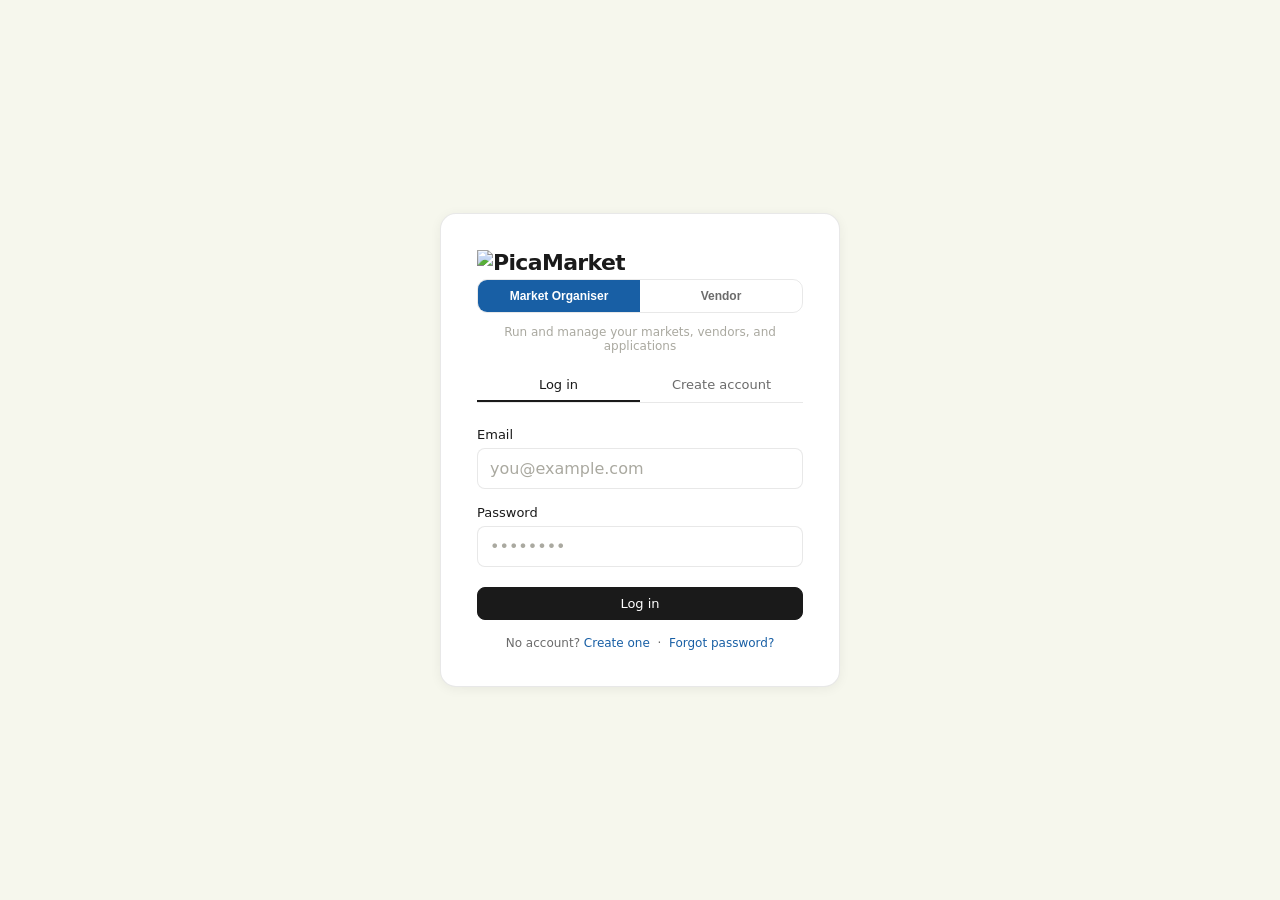
==== index.html @ b19724b1 "Add vendor account system with dashboard, market directory, and autofill - Login page: account type " ====
<!DOCTYPE html>
<html lang="en">
<head>
<meta charset="UTF-8">
<meta http-equiv="Content-Security-Policy" content="default-src 'self'; script-src 'self' 'unsafe-inline' https://cdn.jsdelivr.net https://challenges.cloudflare.com; style-src 'self' 'unsafe-inline' https://fonts.googleapis.com; font-src 'self' https://fonts.gstatic.com; connect-src 'self' https://bjzckhanxudkyrpczqbs.supabase.co wss://bjzckhanxudkyrpczqbs.supabase.co https://challenges.cloudflare.com; img-src 'self' https://bjzckhanxudkyrpczqbs.supabase.co data: blob:; frame-src https://challenges.cloudflare.com; object-src 'none'; base-uri 'self'; form-action 'self'">
<meta name="viewport" content="width=device-width, initial-scale=1.0, maximum-scale=1.0">
<title>PicaMarket</title>
<link rel="stylesheet" href="styles.css">
<script src="https://challenges.cloudflare.com/turnstile/v0/api.js" async defer></script>
<style>
  #toast{position:fixed;bottom:80px;left:50%;transform:translateX(-50%) translateY(12px);background:var(--text);color:var(--bg);padding:10px 20px;border-radius:20px;font-size:13px;opacity:0;transition:opacity 0.2s,transform 0.2s;pointer-events:none;z-index:9999;white-space:nowrap}
  #toast.show{opacity:1;transform:translateX(-50%) translateY(0)}
  .mf-row{display:grid;gap:14px;grid-template-columns:1fr 1fr}
  .mf-row .form-group{margin-bottom:0}
  .mf-section-label{font-size:11px;font-weight:600;letter-spacing:0.06em;text-transform:uppercase;color:var(--text3);margin:1.75rem 0 1rem;padding-bottom:8px;border-bottom:0.5px solid var(--border)}
  .mf-section-label:first-of-type{margin-top:0.25rem}
  .modal-market{max-width:780px!important;padding:2rem 2.25rem!important}
  .modal-market .form-group{margin-bottom:1.25rem}
  .modal-market .form-label{font-size:14px;margin-bottom:8px}
  .modal-market .form-input{padding:11px 14px}
  @media(max-width:767px){.modal-market{padding:1.5rem!important}}
  .mf-page-body{max-width:780px}
  .mf-page-body .form-group{margin-bottom:1.25rem}
  .mf-page-body .form-label{font-size:14px;margin-bottom:8px}
  .mf-page-body .form-input{padding:11px 14px}
  @media(max-width:540px){.mf-row{grid-template-columns:1fr}}
  .home-cal{margin-top:1.5rem}
  .cal-header{display:flex;align-items:center;justify-content:space-between;margin-bottom:12px}
  .cal-month-label{font-size:15px;font-weight:600;color:var(--text)}
  .cal-nav-btn{background:none;border:0.5px solid var(--border);border-radius:6px;cursor:pointer;padding:3px 11px;color:var(--text2);font-size:18px;line-height:1.4}
  .cal-nav-btn:hover{background:var(--bg3)}
  .cal-grid{display:grid;grid-template-columns:repeat(7,1fr);gap:2px}
  .cal-weekday{font-size:10px;font-weight:600;text-align:center;padding:4px 0 6px;color:var(--text3);letter-spacing:0.05em;text-transform:uppercase}
  .cal-day{display:flex;flex-direction:column;align-items:center;padding:5px 0 4px;border-radius:7px;font-size:13px;color:var(--text3);min-width:0}
  .cal-day.cur-month{color:var(--text2)}
  .cal-day.has-market{cursor:pointer;color:var(--blue)}
  .cal-day.has-market:hover{background:var(--bg3)}
  .cal-day.has-market .cal-dot{display:block}
  .cal-day.today-cell .day-num{background:var(--blue);color:#fff;border-radius:50%;width:26px;height:26px;display:inline-flex;align-items:center;justify-content:center;font-weight:600}
  .cal-day.today-cell.has-market .day-num{background:var(--blue);color:#fff}
  .cal-dot{display:none;width:5px;height:5px;border-radius:50%;background:var(--blue);margin-top:3px}
  .cal-day.today-cell .cal-dot{background:#fff;opacity:0.8}
</style>
</head>
<body>

<div id="auth-screen" class="auth-wrap">
  <div class="auth-card">
    <div class="auth-logo"><img src="PicaMarketLogo.png" alt="PicaMarket" style="max-width:180px;height:auto"></div>
    <div style="display:flex;gap:0;margin-bottom:1.25rem;border:0.5px solid var(--border);border-radius:10px;overflow:hidden">
      <button id="at-organiser" onclick="switchAccountType('organiser')" style="flex:1;padding:9px 12px;font-size:12px;font-weight:600;border:none;cursor:pointer;background:var(--blue);color:#fff;transition:background 0.15s,color 0.15s">Market Organiser</button>
      <button id="at-vendor" onclick="switchAccountType('vendor')" style="flex:1;padding:9px 12px;font-size:12px;font-weight:600;border:none;cursor:pointer;background:none;color:var(--text2);transition:background 0.15s,color 0.15s">Vendor</button>
    </div>
    <div id="auth-type-desc" style="font-size:12px;color:var(--text3);margin:-0.5rem 0 1rem;text-align:center">Run and manage your markets, vendors, and applications</div>
    <div class="auth-tabs">
      <div class="auth-tab active" onclick="switchAuthTab('login')">Log in</div>
      <div class="auth-tab" onclick="switchAuthTab('register')">Create account</div>
    </div>
    <div id="auth-error" class="auth-error"></div>
    <div id="auth-success" class="auth-success"></div>
    <div id="auth-login">
      <div class="form-group"><label class="form-label">Email</label><input class="form-input" id="login-email" type="email" placeholder="you@example.com"></div>
      <div class="form-group"><label class="form-label">Password</label><input class="form-input" id="login-password" type="password" placeholder="••••••••"></div>
      <button class="btn primary" style="width:100%;margin-top:0.25rem" onclick="doLogin()">Log in</button>
      <p style="font-size:12px;color:var(--text2);text-align:center;margin-top:1rem">No account? <span style="color:var(--blue);cursor:pointer" onclick="switchAuthTab('register')">Create one</span> &nbsp;·&nbsp; <span style="color:var(--blue);cursor:pointer" onclick="switchAuthTab('forgot')">Forgot password?</span></p>
    </div>
    <div id="auth-forgot" style="display:none">
      <div class="form-group"><label class="form-label">Email</label><input class="form-input" id="forgot-email" type="email" placeholder="you@example.com"></div>
      <button class="btn primary" style="width:100%;margin-top:0.25rem" onclick="doForgotPassword()">Send reset link</button>
      <p style="font-size:12px;color:var(--text2);text-align:center;margin-top:1rem"><span style="color:var(--blue);cursor:pointer" onclick="switchAuthTab('login')">Back to log in</span></p>
    </div>
    <div id="auth-register" style="display:none">
      <div id="reg-organiser-fields">
        <div class="form-group"><label class="form-label">Market name *</label><input class="form-input" id="reg-market" type="text" placeholder="e.g. Picnic & Thrift"></div>
        <div class="form-group"><label class="form-label">Your name *</label><input class="form-input" id="reg-name" type="text" placeholder="e.g. Sarah"></div>
      </div>
      <div id="reg-vendor-fields" style="display:none">
        <div class="form-group"><label class="form-label">Stall name *</label><input class="form-input" id="reg-stall" type="text" placeholder="e.g. Sunshine Bakes"></div>
      </div>
      <div class="form-group"><label class="form-label">Email *</label><input class="form-input" id="reg-email" type="email" placeholder="you@example.com"></div>
      <div class="form-group"><label class="form-label">Password *</label><input class="form-input" id="reg-password" type="password" placeholder="At least 8 characters" oninput="updatePwStrength('reg-password','reg-pw-strength')"><div class="pw-strength-wrap" id="reg-pw-strength" style="display:none"><div class="pw-strength-bar"><div class="pw-strength-fill" id="reg-pw-fill"></div></div><span class="pw-strength-label" id="reg-pw-label"></span></div></div>
      <div class="form-group"><label class="form-label">Confirm password *</label><input class="form-input" id="reg-confirm" type="password" placeholder="Repeat password"></div>
      <div id="reg-turnstile" style="margin-top:0.5rem"></div>
      <button class="btn primary" style="width:100%;margin-top:0.5rem" onclick="doRegister()">Create account</button>
      <p style="font-size:12px;color:var(--text2);text-align:center;margin-top:1rem">Have an account? <span style="color:var(--blue);cursor:pointer" onclick="switchAuthTab('login')">Log in</span></p>
    </div>
  </div>
</div>

<div id="dashboard" style="display:none">
  <nav class="nav">
    <span class="nav-brand" id="nav-brand">PicaMarket</span>
    <div class="nav-bell-area">
      <button class="nav-bell-btn" onclick="openNotifications()" title="Vendor applications">
        <svg viewBox="0 0 24 24"><path d="M18 8A6 6 0 006 8c0 7-3 9-3 9h18s-3-2-3-9"/><path d="M13.73 21a2 2 0 01-3.46 0"/></svg>
        <span class="nav-bell-badge" style="display:none">0</span>
      </button>
    </div>
    <div class="nav-tabs">
      <div class="nav-tab active" onclick="showPage('home')">Home</div>
      <div class="nav-tab" onclick="showPage('approval')">Vendor Approval<span class="nav-notif-dot" data-for="approval" style="display:none"></span></div>
      <div class="nav-tab" onclick="showPage('approved')">Approved Vendors<span class="nav-notif-dot" data-for="approved" style="display:none"></span></div>
      <div class="nav-tab" onclick="showPage('markets')">Markets</div>
      <div class="nav-tab" onclick="showPage('form-builder')">Form Builder</div>
    </div>
    <div class="nav-right">
      <span class="nav-user" id="nav-user"></span>
      <button class="dark-toggle nav-settings-btn" onclick="showPage('settings')">&#9776; Settings</button>
      <button class="nav-logout nav-logout-btn" onclick="openModal('logout-confirm-modal')">Log out</button>
    </div>
    <div class="nav-mobile-right">
      <button class="nav-bell-btn" onclick="openNotifications()" title="Vendor applications">
        <svg viewBox="0 0 24 24"><path d="M18 8A6 6 0 006 8c0 7-3 9-3 9h18s-3-2-3-9"/><path d="M13.73 21a2 2 0 01-3.46 0"/></svg>
        <span class="nav-bell-badge" style="display:none">0</span>
      </button>
      <button class="nav-logout" onclick="openModal('logout-confirm-modal')">Log out</button>
    </div>
  </nav>
  <nav class="bottom-nav">
    <button class="bottom-nav-item active" onclick="showPage('home')"><svg viewBox="0 0 24 24"><path d="M3 9l9-7 9 7v11a2 2 0 01-2 2H5a2 2 0 01-2-2z"/><polyline points="9 22 9 12 15 12 15 22"/></svg><span>Home</span></button>
    <button class="bottom-nav-item" onclick="showPage('approval')"><svg viewBox="0 0 24 24"><path d="M9 11l3 3L22 4"/><path d="M21 12v7a2 2 0 01-2 2H5a2 2 0 01-2-2V5a2 2 0 012-2h11"/></svg><span>Approval</span><span class="nav-notif-dot" data-for="approval" style="display:none"></span></button>
    <button class="bottom-nav-item" onclick="showPage('approved')"><svg viewBox="0 0 24 24"><path d="M17 21v-2a4 4 0 00-4-4H5a4 4 0 00-4 4v2"/><circle cx="9" cy="7" r="4"/><path d="M23 21v-2a4 4 0 00-3-3.87"/><path d="M16 3.13a4 4 0 010 7.75"/></svg><span>Vendors</span><span class="nav-notif-dot" data-for="approved" style="display:none"></span></button>
    <button class="bottom-nav-item" onclick="showPage('markets')"><svg viewBox="0 0 24 24"><rect x="3" y="3" width="7" height="7"/><rect x="14" y="3" width="7" height="7"/><rect x="3" y="14" width="7" height="7"/><rect x="14" y="14" width="7" height="7"/></svg><span>Markets</span></button>
    <button class="bottom-nav-item" onclick="showPage('form-builder')"><svg viewBox="0 0 24 24" fill="none" stroke="currentColor" stroke-width="2" stroke-linecap="round" stroke-linejoin="round"><rect x="9" y="3" width="6" height="3" rx="1"/><path d="M17 5h1a2 2 0 012 2v13a2 2 0 01-2 2H6a2 2 0 01-2-2V7a2 2 0 012-2h1"/><path d="M9 12h6M9 16h4"/></svg><span>Form</span></button>
    <button class="bottom-nav-item" onclick="showPage('settings')"><svg viewBox="0 0 24 24" fill="none" stroke="currentColor" stroke-width="2" stroke-linecap="round" stroke-linejoin="round"><circle cx="12" cy="12" r="3"/><path d="M19.4 15a1.65 1.65 0 00.33 1.82l.06.06a2 2 0 010 2.83 2 2 0 01-2.83 0l-.06-.06a1.65 1.65 0 00-1.82-.33 1.65 1.65 0 00-1 1.51V21a2 2 0 01-4 0v-.09A1.65 1.65 0 009 19.4a1.65 1.65 0 00-1.82.33l-.06.06a2 2 0 01-2.83-2.83l.06-.06A1.65 1.65 0 004.68 15a1.65 1.65 0 00-1.51-1H3a2 2 0 010-4h.09A1.65 1.65 0 004.6 9a1.65 1.65 0 00-.33-1.82l-.06-.06a2 2 0 012.83-2.83l.06.06A1.65 1.65 0 009 4.68a1.65 1.65 0 001-1.51V3a2 2 0 014 0v.09a1.65 1.65 0 001 1.51 1.65 1.65 0 001.82-.33l.06-.06a2 2 0 012.83 2.83l-.06.06A1.65 1.65 0 0019.4 9a1.65 1.65 0 001.51 1H21a2 2 0 010 4h-.09a1.65 1.65 0 00-1.51 1z"/></svg><span>Settings</span></button>
  </nav>

  <aside class="sidebar" id="sidebar">
    <button class="sidebar-item active" onclick="showPage('home')"><svg viewBox="0 0 24 24"><path d="M3 9l9-7 9 7v11a2 2 0 01-2 2H5a2 2 0 01-2-2z"/><polyline points="9 22 9 12 15 12 15 22"/></svg><span>Home</span></button>
    <button class="sidebar-item" onclick="showPage('approval')"><svg viewBox="0 0 24 24"><path d="M9 11l3 3L22 4"/><path d="M21 12v7a2 2 0 01-2 2H5a2 2 0 01-2-2V5a2 2 0 012-2h11"/></svg><span>Vendor Approval</span><span class="nav-notif-dot" data-for="approval" style="display:none"></span></button>
    <button class="sidebar-item" onclick="showPage('approved')"><svg viewBox="0 0 24 24"><path d="M17 21v-2a4 4 0 00-4-4H5a4 4 0 00-4 4v2"/><circle cx="9" cy="7" r="4"/><path d="M23 21v-2a4 4 0 00-3-3.87"/><path d="M16 3.13a4 4 0 010 7.75"/></svg><span>Approved Vendors</span><span class="nav-notif-dot" data-for="approved" style="display:none"></span></button>
    <button class="sidebar-item" onclick="showPage('markets')"><svg viewBox="0 0 24 24"><rect x="3" y="3" width="7" height="7"/><rect x="14" y="3" width="7" height="7"/><rect x="3" y="14" width="7" height="7"/><rect x="14" y="14" width="7" height="7"/></svg><span>Markets</span></button>
    <button class="sidebar-item" onclick="showPage('form-builder')"><svg viewBox="0 0 24 24" fill="none" stroke="currentColor" stroke-width="2" stroke-linecap="round" stroke-linejoin="round"><rect x="9" y="3" width="6" height="3" rx="1"/><path d="M17 5h1a2 2 0 012 2v13a2 2 0 01-2 2H6a2 2 0 01-2-2V7a2 2 0 012-2h1"/><path d="M9 12h6M9 16h4"/></svg><span>Form Builder</span></button>
    <div class="sidebar-spacer"></div>
    <div class="sidebar-user" id="sidebar-user"></div>
    <div class="sidebar-divider"></div>
    <button class="sidebar-item" onclick="showPage('settings')"><svg viewBox="0 0 24 24"><circle cx="12" cy="12" r="3"/><path d="M19.4 15a1.65 1.65 0 00.33 1.82l.06.06a2 2 0 010 2.83 2 2 0 01-2.83 0l-.06-.06a1.65 1.65 0 00-1.82-.33 1.65 1.65 0 00-1 1.51V21a2 2 0 01-4 0v-.09A1.65 1.65 0 009 19.4a1.65 1.65 0 00-1.82.33l-.06.06a2 2 0 01-2.83-2.83l.06-.06A1.65 1.65 0 004.68 15a1.65 1.65 0 00-1.51-1H3a2 2 0 010-4h.09A1.65 1.65 0 004.6 9a1.65 1.65 0 00-.33-1.82l-.06-.06a2 2 0 012.83-2.83l.06.06A1.65 1.65 0 009 4.68a1.65 1.65 0 001-1.51V3a2 2 0 014 0v.09a1.65 1.65 0 001 1.51 1.65 1.65 0 001.82-.33l.06-.06a2 2 0 012.83 2.83l-.06.06A1.65 1.65 0 0019.4 9a1.65 1.65 0 001.51 1H21a2 2 0 010 4h-.09a1.65 1.65 0 00-1.51 1z"/></svg><span>Settings</span></button>
    <button class="sidebar-item sidebar-logout" onclick="openModal('logout-confirm-modal')"><svg viewBox="0 0 24 24"><path d="M9 21H5a2 2 0 01-2-2V5a2 2 0 012-2h4"/><polyline points="16 17 21 12 16 7"/><line x1="21" y1="12" x2="9" y2="12"/></svg><span>Log out</span></button>
  </aside>

  <div class="dashboard-main">
  <div id="page-home" class="page active">
    <div id="home-hero" class="home-hero">
      <div id="home-greeting" class="home-greeting"></div>
      <div class="home-hero-sub">Here's what's happening with your markets</div>
    </div>
    <div class="metric-grid home-stat-grid">
      <div class="metric"><div class="metric-label">Pending applications</div><div class="metric-value amber" id="hm-pending">0</div></div>
      <div class="metric"><div class="metric-label">Upcoming markets</div><div class="metric-value blue" id="hm-upcoming">0</div></div>
    </div>
    <div class="home-cards">
      <div class="home-card" onclick="showPage('approval')">
        <div class="home-card-icon"><svg viewBox="0 0 24 24"><path d="M9 11l3 3L22 4"/><path d="M21 12v7a2 2 0 01-2 2H5a2 2 0 01-2-2V5a2 2 0 012-2h11"/></svg></div>
        <div class="home-card-title">Vendor Approval</div>
        <div class="home-card-desc">Accept or decline new vendor submissions</div>
      </div>
      <div class="home-card" onclick="showPage('approved')">
        <div class="home-card-icon"><svg viewBox="0 0 24 24"><path d="M17 21v-2a4 4 0 00-4-4H5a4 4 0 00-4 4v2"/><circle cx="9" cy="7" r="4"/><path d="M23 21v-2a4 4 0 00-3-3.87"/><path d="M16 3.13a4 4 0 010 7.75"/></svg></div>
        <div class="home-card-title">Approved Vendors</div>
        <div class="home-card-desc">Manage approved vendor payments and market credits</div>
      </div>
      <div class="home-card" onclick="showPage('markets')">
        <div class="home-card-icon"><svg viewBox="0 0 24 24"><rect x="3" y="3" width="7" height="7"/><rect x="14" y="3" width="7" height="7"/><rect x="3" y="14" width="7" height="7"/><rect x="14" y="14" width="7" height="7"/></svg></div>
        <div class="home-card-title">Markets</div>
        <div class="home-card-desc">Create and manage your markets</div>
      </div>
      <div class="home-card" onclick="showPage('form-builder')">
        <div class="home-card-icon"><svg viewBox="0 0 24 24"><rect x="9" y="3" width="6" height="3" rx="1"/><path d="M17 5h1a2 2 0 012 2v13a2 2 0 01-2 2H6a2 2 0 01-2-2V7a2 2 0 012-2h1"/><path d="M9 12h6M9 16h4"/></svg></div>
        <div class="home-card-title">Form Builder</div>
        <div class="home-card-desc">Customise the vendor application form</div>
      </div>
    </div>
    <div id="home-calendar"></div>
  </div>
  <div id="page-approval" class="page">
    <div class="page-banner amber"><div class="page-banner-icon">&#9998;</div><div><div class="page-banner-title">Vendor Approval</div><div class="page-banner-desc">New applications submitted via your public vendor page appear here. Click a stall name to expand the full application — including their description, requested markets, photos, and contact email. Tick one or more vendors using the checkboxes, then use <strong>Approve</strong> to accept (you'll choose which markets they may attend) or <strong>Remove</strong> to decline. <strong>Refresh</strong> pulls in any new submissions since the page loaded. <strong>Export CSV</strong> downloads the current list as a spreadsheet.</div></div></div>
    <div style="display:flex;align-items:center;justify-content:space-between;margin-bottom:1rem;flex-wrap:wrap;gap:10px" class="page-actions">
      <h2 style="margin:0">Vendor Approval</h2>
      <div class="btn-row">
        <button class="btn" onclick="exportCSV('pending')">Export CSV</button>
        <button class="btn danger" onclick="disapproveSelected()">Remove</button>
        <button class="btn primary" onclick="approveSelected()">Review</button>
      </div>
    </div>
    <div class="metric-grid" style="grid-template-columns:1fr">
      <div class="metric"><div class="metric-label">Pending applications</div><div class="metric-value amber" id="m-pending">0</div></div>
    </div>
    <div class="card">
      <div class="toolbar">
        <label style="display:flex;align-items:center;gap:6px;font-size:13px;cursor:pointer;color:var(--text);flex-shrink:0"><input type="checkbox" id="check-all" onchange="toggleAll(this)"> Select all</label>
        <input class="search-input" type="text" placeholder="Search vendors..." oninput="renderPending(this.value)">
        <button class="btn small" id="refresh-btn" onclick="refreshPending()" style="flex-shrink:0">&#8635; Refresh</button>
      </div>
      <table class="vendor-table desktop-table"><thead id="pending-thead"><tr><th style="width:36px"></th><th>Stall name</th><th>Description</th><th>Markets</th><th>Est. fee</th><th>Submitted</th><th>Status</th></tr></thead><tbody id="pending-tbody"></tbody></table>
      <div class="mobile-cards" id="pending-cards"></div>
      <div id="pending-empty" class="empty-state" style="display:none">No pending applications</div>
    </div>
  </div>

  <div id="page-approved" class="page">
    <div class="page-banner green"><div class="page-banner-icon">&#10003;</div><div><div class="page-banner-title">Approved Vendors</div><div class="page-banner-desc">Your confirmed vendor roster with live payment tracking. Click a stall name to expand their per-market fee breakdown. The <strong>⋮ menu</strong> on each row lets you: add the vendor to an additional market, credit their fee to a different market (moves them and carries over their payment status), manually update payment status (PayFast / Yoco / cash / EFT / outstanding), send that vendor an individual payment reminder email, or permanently remove them. <strong>✉ Send reminders</strong> emails all vendors with outstanding balances at once. Use the status dropdown to filter by paid or outstanding.</div></div></div>
    <div style="display:flex;align-items:center;justify-content:space-between;margin-bottom:1rem;flex-wrap:wrap;gap:10px" class="page-actions">
      <h2 style="margin:0">Approved Vendors</h2>
      <div style="display:flex;gap:8px">
        <button class="btn" onclick="openMassActionApproved(event)">&#9783; Mass actions</button>
        <button class="btn" onclick="exportCSV('approved')">Export CSV</button>
      </div>
    </div>
    <div class="metric-grid">
      <div class="metric"><div class="metric-label">Total approved</div><div class="metric-value blue" id="m-app-total">0</div></div>
      <div class="metric"><div class="metric-label">Paid</div><div class="metric-value green" id="m-app-paid">0</div></div>
      <div class="metric"><div class="metric-label">Outstanding</div><div class="metric-value red" id="m-app-out">0</div></div>
      <div class="metric"><div class="metric-label">Expected revenue</div><div class="metric-value" id="m-app-rev" style="font-size:16px">R0</div></div>
    </div>
    <div class="card">
      <div class="toolbar">
        <label style="display:flex;align-items:center;gap:6px;font-size:13px;cursor:pointer;color:var(--text);flex-shrink:0"><input type="checkbox" id="va-check-all" onchange="toggleAllApproved(this)"> Select all</label>
        <input class="search-input" type="text" placeholder="Search vendors..." oninput="renderApproved(this.value,state.filterPayment)">
        <select class="form-input" style="width:auto;padding:8px 12px;font-size:13px" onchange="state.filterPayment=this.value;renderApproved('',this.value)">
          <option value="">All statuses</option><option value="outstanding">Outstanding</option><option value="paid">Paid</option>
        </select>
      </div>
      <table class="vendor-table desktop-table"><thead id="approved-thead"><tr><th>Stall name</th><th>Markets</th><th>Total fee</th><th>Payment</th><th>Method</th><th></th></tr></thead><tbody id="approved-tbody"></tbody></table>
      <div class="mobile-cards" id="approved-cards"></div>
      <div id="approved-empty" class="empty-state" style="display:none">No approved vendors yet</div>
    </div>
  </div>

  <div id="page-markets" class="page">
    <div class="page-banner teal"><div class="page-banner-icon">&#9776;</div><div><div class="page-banner-title">Markets</div><div class="page-banner-desc">Create and manage your market events. <strong>+ New market</strong> lets you configure a market name, dates, stall types &amp; pricing, max capacity, description, and a banner image. Each market card shows your current stall fill rate. <strong>View dashboard</strong> opens that market's individual stats, approved vendor list, waitlist, and notes. <strong>Edit</strong> updates the market details. <strong>Duplicate</strong> copies the market as a starting point for a new one. <strong>Publish / Unpublish</strong> controls whether the market is visible on your public vendor page — only published markets appear to applicants. <strong>Delete</strong> permanently removes the market. To share your vendor page, use the <strong>Copy vendor page link</strong> button at the top of this page.</div></div></div>
    <div style="display:flex;align-items:center;justify-content:space-between;margin-bottom:1rem">
      <h2 style="margin:0">Markets</h2>
      <div class="btn-row"><button class="btn" onclick="copyVendorLink()">Copy vendor page link</button><button class="btn primary" onclick="openMarketModal(null)">+ New market</button></div>
    </div>
    <div id="markets-list"></div>
    <div id="markets-empty" class="empty-state" style="display:none">No markets yet. Create one to get started.</div>
  </div>

  <div id="page-market-dash" class="page">
    <button class="back-btn" onclick="showPage('markets')">&#8592; Back to Markets</button>
    <div id="mdb-content"></div>
  </div>

  <div id="page-market-form" class="page">
    <button class="back-btn" onclick="showPage('markets')">&#8592; Back to Markets</button>
    <div class="mf-page-body">
    <h2 id="market-form-title" style="margin-bottom:1.5rem">New market</h2>

    <div class="mf-section-label">Basics</div>
    <div class="mf-row" style="grid-template-columns:1fr 120px">
      <div class="form-group"><label class="form-label">Market name *</label><input class="form-input" id="m-name" type="text" placeholder="e.g. Centurion Night Market"></div>
      <div class="form-group"><label class="form-label">Max stalls</label><input class="form-input" id="m-capacity" type="number" value="30" min="1" inputmode="numeric"></div>
    </div>
    <div class="form-group"><label class="form-label">Description</label><textarea class="form-input" id="m-desc" placeholder="Describe this market..."></textarea></div>

    <div class="mf-section-label">Appearance</div>
    <div class="form-group"><label class="form-label">Banner image</label><div class="upload-box"><input type="file" accept="image/*" onchange="handleBannerUpload(event)"><div id="banner-upload-prompt">&#8679; Click or tap to upload a banner image</div><img id="banner-preview" style="display:none" class="upload-preview"></div><button class="btn small danger" id="banner-remove-btn" style="margin-top:6px;display:none" onclick="removeBanner()">Remove banner</button><div style="font-size:11px;color:var(--text3);margin-top:6px">&#9432; Recommended: 1200 &times; 400px (3:1 ratio), JPG or PNG. Keep content centred.</div></div>
    <div class="form-group"><label class="form-label">Header text <span style="font-weight:400;color:var(--text3);font-size:11px">&#8212; shown when no banner is uploaded</span></label><input class="form-input" id="m-header" type="text" placeholder="Short banner header"></div>

    <div class="mf-section-label">Pricing</div>
    <div class="form-group"><div style="display:flex;align-items:center;justify-content:space-between;margin-bottom:8px"><label class="form-label" style="margin:0">Stall types</label><button type="button" class="btn small" onclick="addStallType()">+ Add type</button></div><div id="stall-type-list"></div></div>

    <div class="mf-section-label">Schedule</div>
    <div class="form-group"><label class="form-label">Market dates</label><div style="display:flex;gap:8px"><input class="form-input" id="m-date-pick" type="date" style="flex:1"><button class="btn" onclick="addDate()">+ Add</button></div><div id="m-date-list" style="display:flex;flex-wrap:wrap;gap:6px;margin-top:8px"></div></div>
    <div class="form-group"><label class="form-label">Market hours <span style="font-weight:400;color:var(--text3);font-size:11px">— optional</span></label><div style="display:flex;gap:8px;align-items:center"><input class="form-input" id="m-start-time" type="time" style="flex:1"><span style="color:var(--text3);font-size:13px">to</span><input class="form-input" id="m-end-time" type="time" style="flex:1"></div></div>
    <div class="form-group"><label class="form-label">Application deadline <span style="font-weight:400;color:var(--text3);font-size:11px">— optional</span></label><input class="form-input" id="m-deadline" type="date"><div style="font-size:11px;color:var(--text3);margin-top:4px">Vendors cannot apply after this date. Leave blank for no deadline.</div></div>

    <div style="display:flex;gap:8px;margin-top:1.25rem"><button class="btn" style="flex:1" onclick="showPage('markets')">Cancel</button><button class="btn primary" style="flex:1;padding:12px" onclick="saveMarket()">Save market</button></div>
    </div>
  </div>

  <div id="page-form-builder" class="page">
    <div class="page-banner" style="background:var(--bg);border:0.5px solid var(--border)"><div class="page-banner-icon">&#9998;</div><div><div class="page-banner-title">Form Builder</div><div class="page-banner-desc">Add custom questions to your vendor application form. Vendors will see these fields when they apply. Responses appear in the expanded vendor row on the Vendor Approval page. Field types: <strong>Short text</strong>, <strong>Long text</strong>, <strong>Single choice</strong> (radio), <strong>Multiple choice</strong> (checkboxes), <strong>Dropdown</strong>. Mark fields as required to prevent submission without an answer.</div></div></div>
    <div style="display:flex;align-items:center;justify-content:space-between;margin-bottom:1rem;flex-wrap:wrap;gap:10px">
      <h2 style="margin:0">Application Form</h2>
      <button class="btn primary" onclick="openAddField()">+ Add field</button>
    </div>
    <div id="fb-fields-container"></div>
  </div>

  <div id="page-public" class="page" style="padding:0;max-width:100%">
    <div style="background:var(--bg2);min-height:calc(100vh - var(--nav-h))">
    <div class="public-page">
      <div class="page-banner blue" style="margin-bottom:1rem"><div class="page-banner-icon"></div><div><div class="page-banner-title">PicaMarket — Vendor-facing page</div><div class="page-banner-desc">This is what vendors will see. They can browse your published markets and submit an application. Vendors cannot see the rest of the dashboard.</div></div></div>
      <div class="public-banner"><div class="public-banner-text"><div style="font-size:20px;font-weight:500;color:var(--blue)" id="pub-title">Upcoming Markets</div><div style="font-size:13px;color:var(--text2);margin-top:4px">Browse and apply to attend as a vendor</div></div></div>
      <div class="tabs-inner">
        <div class="tab-inner active" onclick="pubTab('browse')">Browse markets</div>
        <div class="tab-inner" onclick="pubTab('apply')">Apply as vendor</div>
      </div>
      <div id="pub-browse"><div id="pub-markets-list"></div><div id="pub-markets-empty" class="empty-state" style="display:none">No markets published yet.</div></div>
      <div id="pub-apply" style="display:none">
        <div class="card">
          <h3 style="margin-bottom:1rem">Vendor application</h3>
          <div id="dashboard-form-fields"></div>
          <div class="form-group"><label class="form-label">Select markets to attend *</label><div id="v-market-checks" style="margin-top:8px"></div><div id="v-no-markets" style="font-size:13px;color:var(--text2);display:none">No published markets available yet.</div></div>
          <button class="btn primary" style="width:100%;margin-top:0.5rem;padding:12px" onclick="submitVendorForm()">Submit application</button>
          <div id="v-success" style="display:none;margin-top:1rem;padding:12px;border-radius:8px;background:var(--green-bg);color:var(--green);font-size:13px;text-align:center;border:0.5px solid var(--green)">Application submitted! You'll be notified by email if approved.</div>
        </div>
      </div>
    </div></div>
  </div>

  <div id="page-settings" class="page">
    <h2 style="margin-bottom:1.5rem">Settings</h2>
    <div class="settings-layout">
      <aside class="settings-nav">
        <div class="settings-nav-group">
          <span class="settings-nav-label">Configuration</span>
          <button class="settings-nav-item active" id="snav-appearance" onclick="showSettingsSec('appearance')">Appearance</button>
        </div>
        <div class="settings-nav-group">
          <span class="settings-nav-label">Market</span>
          <button class="settings-nav-item" id="snav-payment" onclick="showSettingsSec('payment')">Payment settings</button>
          <button class="settings-nav-item" id="snav-email" onclick="showSettingsSec('email')">Email templates</button>
        </div>
        <div class="settings-nav-group">
          <span class="settings-nav-label">Vendors</span>
          <button class="settings-nav-item" id="snav-blocked" onclick="showSettingsSec('blocked')">Blocked vendors</button>
        </div>
        <div class="settings-nav-group">
          <span class="settings-nav-label">Account</span>
          <button class="settings-nav-item" id="snav-account" onclick="showSettingsSec('account')">Account settings</button>
        </div>
      </aside>
      <div class="settings-body">
        <div class="settings-sec active" id="ssec-appearance">
          <h3 class="settings-sec-title">Appearance</h3>
          <p class="settings-sec-desc">Customise the look and feel of your dashboard</p>
          <div class="settings-row">
            <div><div class="settings-row-title">Dark mode</div><div class="settings-row-sub">Switch between light and dark theme</div></div>
            <label class="toggle-switch" onclick="toggleDark();event.preventDefault()"><input type="checkbox" id="sp-dark-val" tabindex="-1"><span class="toggle-track"></span></label>
          </div>
          <div class="settings-row">
            <div><div class="settings-row-title">Page hints</div><div class="settings-row-sub">Show or hide the descriptive hint banners on each page</div></div>
            <label class="toggle-switch" onclick="toggleHints();event.preventDefault()"><input type="checkbox" id="sp-hints-val" tabindex="-1" checked><span class="toggle-track"></span></label>
          </div>
          <div class="settings-row">
            <div><div class="settings-row-title">Market calendar</div><div class="settings-row-sub">Show or hide the calendar widget on the home dashboard</div></div>
            <label class="toggle-switch" onclick="toggleCalendar();event.preventDefault()"><input type="checkbox" id="sp-cal-val" tabindex="-1" checked><span class="toggle-track"></span></label>
          </div>
        </div>
        <div class="settings-sec" id="ssec-payment">
          <h3 class="settings-sec-title">Payment settings</h3>
          <p class="settings-sec-desc">Configure your PayFast integration and bank details used for vendor payment links and EFT payments</p>
          <div class="mf-section-label" style="margin-top:0">PayFast</div>
          <p style="font-size:13px;color:var(--text2);margin-bottom:1rem">Vendors receive a PayFast payment link in their approval email. Money goes directly into your PayFast account.</p>
          <div class="form-group"><label class="form-label">Merchant ID</label><input class="form-input" id="pf-merchant-id" type="text" placeholder="e.g. 10011914"><div style="font-size:11px;color:var(--text3);margin-top:4px">Found in your PayFast dashboard under Settings → Merchant Details</div></div>
          <div class="form-group"><label class="form-label">Merchant Key</label><input class="form-input" id="pf-merchant-key" type="text" placeholder="e.g. q1cd2rdny4a53"><div style="font-size:11px;color:var(--text3);margin-top:4px">Found next to your Merchant ID in PayFast</div></div>
          <div class="form-group"><label class="form-label">Passphrase <span style="font-weight:400;color:var(--text3)">(optional)</span></label><input class="form-input" id="pf-passphrase" type="password" placeholder="Your PayFast passphrase"><div style="font-size:11px;color:var(--text3);margin-top:4px">Set in PayFast under Settings → General. Leave blank if you have not set one.</div></div>
          <div class="settings-row" style="margin-bottom:1.5rem">
            <div><div class="settings-row-title">Sandbox mode <span style="font-weight:400;color:var(--text3);font-size:11px">— testing only</span></div><div class="settings-row-sub">Routes payments to sandbox.payfast.co.za. Disable for live payments.</div></div>
            <label class="toggle-switch"><input type="checkbox" id="pf-sandbox"><span class="toggle-track"></span></label>
          </div>
          <div class="mf-section-label">EFT / Bank transfer</div>
          <p style="font-size:13px;color:var(--text2);margin-bottom:1rem">If filled in, vendors will also see your banking details in payment reminder emails as an alternative to PayFast.</p>
          <div class="form-group"><label class="form-label">Account holder</label><input class="form-input" id="bank-holder" type="text" placeholder="e.g. Jane Smith"></div>
          <div class="form-group"><label class="form-label">Bank name</label><input class="form-input" id="bank-name" type="text" placeholder="e.g. FNB, Capitec, Nedbank"></div>
          <div style="display:grid;grid-template-columns:1fr 1fr;gap:12px">
            <div class="form-group"><label class="form-label">Account number</label><input class="form-input" id="bank-acc-num" type="text" placeholder="e.g. 62012345678"></div>
            <div class="form-group"><label class="form-label">Branch code</label><input class="form-input" id="bank-branch" type="text" placeholder="e.g. 250655"></div>
          </div>
          <div class="form-group"><label class="form-label">Account type</label><select class="form-input" id="bank-acc-type"><option value="">Select...</option><option value="Cheque">Cheque / Current</option><option value="Savings">Savings</option></select></div>
          <button class="btn primary" id="pf-save-btn" onclick="savePaymentSettings()">Save payment settings</button>
        </div>
        <div class="settings-sec" id="ssec-email">
          <h3 class="settings-sec-title">Email templates</h3>
          <p class="settings-sec-desc">Customise the opening message of your vendor emails. Payment details (PayFast links, EFT info) are added automatically below your text.</p>
          <div class="form-group"><label class="form-label">Approval email — opening message</label><textarea class="form-input" id="et-approval" rows="5" placeholder="e.g. Great news! Your vendor application has been approved for the following market(s):&#10;&#10;Leave blank to use the default message." style="resize:vertical;min-height:100px"></textarea><div style="font-size:11px;color:var(--text3);margin-top:4px">Sent when you approve a vendor. Your text appears after "Hi {name}," and before the market name and payment details.</div></div>
          <div class="form-group" style="margin-top:1rem"><label class="form-label">Payment reminder — opening message</label><textarea class="form-input" id="et-reminder" rows="5" placeholder="e.g. This is a friendly reminder that you have outstanding stall fees.&#10;&#10;Leave blank to use the default message." style="resize:vertical;min-height:100px"></textarea><div style="font-size:11px;color:var(--text3);margin-top:4px">Sent when you send a payment reminder. Your text appears after "Hi {name}," and before the outstanding fees table.</div></div>
          <button class="btn primary" id="et-save-btn" onclick="saveEmailTemplates()" style="margin-top:0.75rem">Save email templates</button>
        </div>
        <div class="settings-sec" id="ssec-blocked">
          <h3 class="settings-sec-title">Blocked vendors</h3>
          <p class="settings-sec-desc">Vendors with a blocked email address will be silently prevented from appearing in your approval queue. They won't know they're blocked.</p>
          <div style="display:flex;gap:8px;margin-bottom:1rem">
            <input class="form-input" id="blocked-email-input" type="email" placeholder="vendor@email.com" style="flex:1;max-width:340px" onkeydown="if(event.key==='Enter')addBlockedEmail()">
            <button class="btn primary" onclick="addBlockedEmail()" style="white-space:nowrap">Block email</button>
          </div>
          <div id="blocked-list"></div>
        </div>
        <div class="settings-sec" id="ssec-account">
          <h3 class="settings-sec-title">Account settings</h3>
          <p class="settings-sec-desc">Update your name, email notification preferences, and password. Use the link below to share your vendor application page.</p>
          <div class="form-group"><label class="form-label">Your name</label><input class="form-input" id="acc-name" type="text" placeholder="Your name"></div>
          <div class="form-group"><label class="form-label">Market name</label><input class="form-input" id="acc-market" type="text" disabled style="opacity:0.5;cursor:not-allowed"><div style="font-size:11px;color:var(--text3);margin-top:4px">&#9888; Cannot be changed — it's tied to your public vendor page URL.</div></div>
          <div class="form-group"><label class="form-label">Email</label><input class="form-input" id="acc-email" type="text" disabled style="opacity:0.5;cursor:not-allowed"><div style="font-size:11px;color:var(--text3);margin-top:4px">To change your email, contact support.</div></div>
          <div class="settings-row" style="margin-bottom:1.25rem;cursor:pointer" onclick="toggleAccNotify()">
            <div><div class="settings-row-title">Application email notifications</div><div class="settings-row-sub">Email me when a vendor submits a new application</div></div>
            <label class="toggle-switch" onclick="event.preventDefault()"><input type="checkbox" id="acc-notify-val" tabindex="-1" checked><span class="toggle-track"></span></label>
          </div>
          <div class="settings-row" style="margin-bottom:1.25rem;cursor:pointer" onclick="toggleAccPublic()">
            <div><div class="settings-row-title">Show in Vendor Directory</div><div class="settings-row-sub">Allow vendors to discover your market in the vendor-facing directory</div></div>
            <label class="toggle-switch" onclick="event.preventDefault()"><input type="checkbox" id="acc-public-val" tabindex="-1"><span class="toggle-track"></span></label>
          </div>
          <div class="form-group" id="acc-desc-group">
            <label class="form-label">Public description <span style="font-weight:400;color:var(--text3)">(optional)</span></label>
            <textarea class="form-input" id="acc-desc" rows="3" placeholder="Briefly describe your market — vendors will see this in the directory." style="resize:vertical;min-height:72px"></textarea>
          </div>
          <div style="display:flex;gap:8px;flex-wrap:wrap;margin-bottom:1.25rem">
            <button class="btn primary" id="acc-save-btn" onclick="saveAccountSettings()">Save</button>
          </div>
          <hr style="border:none;border-top:0.5px solid var(--border);margin-bottom:1.25rem">
          <button class="btn" style="font-size:13px" onclick="sendPasswordResetFromAccount()">Change password</button>
        </div>
      </div>
    </div>
  </div>

  </div>
</div>

<!-- SETTINGS MENU -->
<div class="modal-overlay" id="settings-overlay" onclick="closeSettingsMenu()">
  <div class="settings-menu" id="settings-menu" onclick="event.stopPropagation()">
    <div class="sm-title">Settings</div>
    <button onclick="toggleDark()"><span>Dark mode</span><span class="sm-badge off" id="sm-dark-val">Off</span></button>
    <button onclick="toggleHints()"><span>Hints</span><span class="sm-badge" id="sm-hints-val">Shown</span></button>
    <button onclick="openPaymentSettings()"><span>Payment settings</span></button>
    <button onclick="openEmailTemplates()"><span>Email templates</span></button>
    <button onclick="openBlockedVendors()"><span>Blocked vendors</span></button>
    <hr class="sm-sep">
    <button onclick="copyVendorLink()"><span>Copy vendor page link</span></button>
    <button onclick="openAccountSettings()"><span>Account settings</span></button>
  </div>
</div>

<!-- TOAST -->
<div id="toast"></div>

<!-- DOT MENU -->
<div class="dot-menu-popup" id="dot-menu">
  <div class="dm-label" id="dot-menu-label"></div>
  <button onclick="dotMenuAction('addmarket')">&#43; Add to market</button>
  <button onclick="dotMenuAction('credit')">&#8631; Credit to another market</button>
  <button onclick="dotMenuAction('pay')">Update payment</button>
  <button onclick="dotMenuAction('reminder')" id="dot-reminder-btn">Send payment reminder</button>
  <button onclick="dotMenuAction('remove')" class="danger">Remove vendor</button>
</div>

<!-- MASS ACTION MENU (APPROVED) -->
<div class="dot-menu-popup" id="mass-action-approved-menu">
  <div class="dm-label" id="mass-action-approved-label"></div>
  <button onclick="massActionApproved('addmarket')">&#43; Add to market</button>
  <button onclick="massActionApproved('credit')">&#8631; Credit to another market</button>
  <button onclick="massActionApproved('pay')">Update payment</button>
  <button onclick="massActionApproved('reminder')">Send payment reminders</button>
  <button onclick="massActionApproved('remove')" class="danger">Remove vendors</button>
</div>

<!-- MODALS -->
<div class="modal-overlay" id="remove-modal"><div class="modal"><div class="modal-handle"></div>
  <div class="modal-header"><h3>Remove applicants?</h3><button class="modal-close" onclick="closeModal('remove-modal')">&#x2715;</button></div>
  <p style="font-size:13px;color:var(--text2);margin-bottom:0.75rem">The following will be permanently removed:</p>
  <ul id="remove-modal-list" style="padding-left:1.25rem;margin-bottom:1rem;color:var(--text)"></ul>
  <p style="font-size:13px;color:var(--red);margin-bottom:1.25rem">This action cannot be undone.</p>
  <div style="display:flex;gap:8px"><button class="btn" style="flex:1" onclick="closeModal('remove-modal')">Cancel</button><button class="btn danger" style="flex:1" onclick="confirmRemove()">Yes, remove</button></div>
</div></div>

<div class="modal-overlay" id="approve-modal"><div class="modal"><div class="modal-handle"></div>
  <div class="modal-header">
    <div><h3>Approve: <span id="approve-modal-name"></span></h3><div style="font-size:12px;color:var(--text2);margin-top:2px" id="approve-modal-count"></div></div>
    <button class="modal-close" onclick="closeApprovalModal()">&#x2715;</button>
  </div>
  <p style="font-size:13px;color:var(--text2);margin-bottom:1rem">Select which markets to approve this vendor for.</p>
  <div id="approve-market-checks"></div>
  <div style="display:flex;flex-direction:column;gap:8px;margin-top:1rem">
    <div style="display:flex;gap:8px"><button class="btn" style="flex:1" onclick="skipApproval()">Skip</button><button class="btn primary" style="flex:1;padding:12px" onclick="confirmApproval()">Approve</button></div>
    <button class="btn success" style="width:100%;padding:12px" onclick="approveAll()">Approve all</button>
  </div>
</div></div>

<!-- PAY MODAL: step 1 = pick market, step 2 = pick method -->
<div class="modal-overlay" id="pay-modal"><div class="modal"><div class="modal-handle"></div>
  <div class="modal-header"><h3>Update payment — <span id="pay-modal-name"></span></h3><button class="modal-close" onclick="state._massVendorIds=null;closeModal('pay-modal')">&#x2715;</button></div>
  <div id="pay-step-1">
    <div class="form-group">
      <label class="form-label">Select market *</label>
      <select class="form-input" id="pay-market-sel">
        <option value="">Choose a market...</option>
      </select>
    </div>
    <div id="pay-step-1-info" class="info-box blue"></div>
    <div style="display:flex;gap:8px">
      <button class="btn" style="flex:1" onclick="state._massVendorIds=null;closeModal('pay-modal')">Cancel</button>
      <button class="btn primary" style="flex:1" onclick="payStep2()">Next</button>
    </div>
  </div>
  <div id="pay-step-2" style="display:none">
    <div style="display:flex;align-items:center;gap:8px;margin-bottom:1rem">
      <button onclick="payBackStep1()" style="background:none;border:none;cursor:pointer;color:var(--blue);font-size:13px;padding:0">&#8592; Back</button>
      <span style="font-size:13px;color:var(--text2)">Market: <strong id="pay-step-2-market"></strong></span>
    </div>
    <div style="display:flex;flex-direction:column;gap:10px">
      <button class="btn success" style="padding:12px" onclick="setPayment('payfast')">Paid via PayFast</button>
      <button class="btn success" style="padding:12px" onclick="setPayment('cash')">Paid via Cash</button>
      <button class="btn danger" style="padding:12px" onclick="setPayment('outstanding')">Mark as outstanding</button>
    </div>
    <p style="font-size:11px;color:var(--text3);margin-top:1rem">Paid via PayFast will auto-update when vendors pay via their emailed link.</p>
  </div>
</div></div>

<div class="modal-overlay" id="remove-approved-modal"><div class="modal"><div class="modal-handle"></div>
  <div class="modal-header"><h3>Remove vendor?</h3><button class="modal-close" onclick="closeModal('remove-approved-modal')">&#x2715;</button></div>
  <p style="font-size:13px;color:var(--text2);margin-bottom:0.75rem">You are about to permanently remove <strong id="remove-approved-name"></strong> from the approved vendors list.</p>
  <p style="font-size:13px;color:var(--red);margin-bottom:1.25rem">This action cannot be undone.</p>
  <div style="display:flex;gap:8px"><button class="btn" style="flex:1" onclick="closeModal('remove-approved-modal')">Cancel</button><button class="btn danger" style="flex:1" onclick="confirmRemoveApproved()">Yes, remove</button></div>
</div></div>

<div class="modal-overlay" id="mass-remove-approved-modal"><div class="modal"><div class="modal-handle"></div>
  <div class="modal-header"><h3>Remove vendors?</h3><button class="modal-close" onclick="closeModal('mass-remove-approved-modal')">&#x2715;</button></div>
  <p style="font-size:13px;color:var(--text2);margin-bottom:0.75rem">You are about to permanently remove the following vendors from the approved list:</p>
  <ul id="mass-remove-approved-list" style="font-size:13px;margin:0 0 0.75rem 1.25rem;padding:0;max-height:200px;overflow-y:auto"></ul>
  <p style="font-size:13px;color:var(--red);margin-bottom:1.25rem">This action cannot be undone.</p>
  <div style="display:flex;gap:8px"><button class="btn" style="flex:1" onclick="closeModal('mass-remove-approved-modal')">Cancel</button><button class="btn danger" style="flex:1" onclick="confirmMassRemoveApproved()">Yes, remove all</button></div>
</div></div>

<div class="modal-overlay" id="add-market-modal"><div class="modal"><div class="modal-handle"></div>
  <div class="modal-header"><h3>Add to market — <span id="add-market-vendor-name"></span></h3><button class="modal-close" onclick="state._massVendorIds=null;closeModal('add-market-modal')">&#x2715;</button></div>
  <p style="font-size:13px;color:var(--text2);margin-bottom:1rem">Select a market to add this vendor to. Their stall fee total will update automatically.</p>
  <div class="form-group"><label class="form-label">Select market *</label><select class="form-input" id="add-market-select" onchange="onAddMarketChange()"><option value="">Select a market...</option></select></div>
  <div class="info-box blue" id="add-market-info"></div>
  <div style="display:flex;gap:8px"><button class="btn" style="flex:1" onclick="state._massVendorIds=null;closeModal('add-market-modal')">Cancel</button><button class="btn primary" style="flex:1" onclick="confirmAddMarket()">Add to market</button></div>
</div></div>

<div class="modal-overlay" id="credit-modal"><div class="modal"><div class="modal-handle"></div>
  <div class="modal-header"><h3>Credit vendor — <span id="credit-vendor-name"></span></h3><button class="modal-close" onclick="state._massVendorIds=null;closeModal('credit-modal')">&#x2715;</button></div>
  <p style="font-size:13px;color:var(--text2);margin-bottom:1rem">This vendor will be removed from their current markets and credited to the selected one. Their payment status carries over.</p>
  <div class="form-group"><label class="form-label">Credit to market *</label><select class="form-input" id="credit-market-select" onchange="onCreditMarketChange()"><option value="">Select a market...</option></select></div>
  <div class="info-box blue" id="credit-info"></div>
  <div style="display:flex;gap:8px"><button class="btn" style="flex:1" onclick="state._massVendorIds=null;closeModal('credit-modal')">Cancel</button><button class="btn primary" style="flex:1" onclick="confirmCredit()">Confirm credit</button></div>
</div></div>


<div class="modal-overlay" id="notes-modal"><div class="modal"><div class="modal-handle"></div>
  <div class="modal-header"><h3>Market notes</h3><button class="modal-close" onclick="closeModal('notes-modal')">&#x2715;</button></div>
  <div class="form-group"><label class="form-label">Notes for this market</label><textarea class="form-input" id="notes-input" placeholder="e.g. Parking arranged, sound system booked..." style="min-height:140px"></textarea></div>
  <div style="display:flex;gap:8px"><button class="btn" style="flex:1" onclick="closeModal('notes-modal')">Cancel</button><button class="btn primary" style="flex:1" onclick="saveNotes()">Save notes</button></div>
</div></div>


<div class="modal-overlay" id="field-modal"><div class="modal"><div class="modal-handle"></div>
  <div class="modal-header"><h3 id="field-modal-title">Add field</h3><button class="modal-close" onclick="closeModal('field-modal')">&#x2715;</button></div>
  <div class="form-group">
    <label class="form-label">Field type</label>
    <select class="form-input" id="field-type" onchange="syncFieldModal()">
      <option value="text">Short text</option>
      <option value="textarea">Long text (paragraph)</option>
      <option value="radio">Single choice (radio buttons)</option>
      <option value="checkbox">Multiple choice (checkboxes)</option>
      <option value="select">Dropdown</option>
    </select>
  </div>
  <div class="form-group">
    <label class="form-label">Question / label *</label>
    <input class="form-input" id="field-label" type="text" placeholder="e.g. Do you have your own table?">
  </div>
  <div class="form-group">
    <label style="display:flex;align-items:center;gap:10px;cursor:pointer">
      <input type="checkbox" id="field-required" style="width:16px;height:16px;accent-color:var(--blue)">
      <span class="form-label" style="margin:0">Required — vendor must answer this to submit</span>
    </label>
  </div>
  <div id="field-options-section" style="display:none">
    <div class="form-group">
      <label class="form-label">Options</label>
      <div id="field-options-list"></div>
      <div style="display:flex;gap:8px;margin-top:8px">
        <input class="form-input" id="field-option-input" placeholder="Type an option and press Enter..." onkeydown="if(event.key==='Enter'){event.preventDefault();addFieldOption();}">
        <button class="btn" onclick="addFieldOption()" style="white-space:nowrap">Add</button>
      </div>
    </div>
  </div>
  <div style="display:flex;gap:8px;margin-top:1rem"><button class="btn" style="flex:1" onclick="closeModal('field-modal')">Cancel</button><button class="btn primary" style="flex:1;padding:12px" onclick="saveField()">Save field</button></div>
</div></div>

<div class="modal-overlay" id="logout-confirm-modal"><div class="modal"><div class="modal-handle"></div>
  <div class="modal-header"><h3>Log out</h3></div>
  <p style="font-size:14px;color:var(--text2);margin-bottom:1.25rem">Are you sure you want to log out?</p>
  <div style="display:flex;gap:8px"><button class="btn" style="flex:1" onclick="closeModal('logout-confirm-modal')">Cancel</button><button class="btn danger" style="flex:1" onclick="doLogout()">Log out</button></div>
</div></div>

<div class="modal-overlay" id="reset-password-modal"><div class="modal"><div class="modal-handle"></div>
  <div class="modal-header"><h3>Set new password</h3></div>
  <div class="form-group"><label class="form-label">New password *</label><input class="form-input" id="reset-password-input" type="password" placeholder="At least 8 characters" oninput="updatePwStrength('reset-password-input','reset-pw-strength')"><div class="pw-strength-wrap" id="reset-pw-strength" style="display:none"><div class="pw-strength-bar"><div class="pw-strength-fill" id="reset-pw-fill"></div></div><span class="pw-strength-label" id="reset-pw-label"></span></div></div>
  <div class="form-group"><label class="form-label">Confirm password *</label><input class="form-input" id="reset-password-confirm" type="password" placeholder="Repeat password"></div>
  <div id="reset-error" class="auth-error"></div>
  <div id="reset-success" class="auth-success"></div>
  <button class="btn primary" style="width:100%;padding:12px" onclick="doResetPassword()">Update password</button>
</div></div>

<div id="lightbox" onclick="closeLightbox()">
  <button class="lb-close" onclick="closeLightbox()">&#x2715;</button>
  <button class="lb-arrow lb-prev" onclick="event.stopPropagation();lightboxNav(-1)">&#8249;</button>
  <img id="lightbox-img" onclick="event.stopPropagation()">
  <button class="lb-arrow lb-next" onclick="event.stopPropagation();lightboxNav(1)">&#8250;</button>
  <div id="lightbox-counter"></div>
</div>

<script src="https://cdn.jsdelivr.net/npm/@supabase/supabase-js@2.100.1/dist/umd/supabase.min.js" integrity="sha384-RJpiDscpUIa2tmNUABXIB4EgEoaAMRcl5+yJJxYC+kXKvCFctiqLTn9j1AwOc9n1" crossorigin="anonymous"></script>
<script src="https://cdn.jsdelivr.net/npm/blueimp-md5@2.19.0/js/md5.min.js" integrity="sha384-JmVtRz6RWiXnA14QbIOJzPuU3MidULOpBP66deeLLyyoF4Tr/gZlbkHkL6vTthxH" crossorigin="anonymous"></script>
<script src="app.js"></script>
</body>
</html>
---- styles.css ----
@import url('https://fonts.googleapis.com/css2?family=Inter:wght@400;500;600&display=swap');

*{box-sizing:border-box;margin:0;padding:0}
body{font-family:'Inter',system-ui,sans-serif;min-height:100vh;background:var(--bg2);color:var(--text);transition:background 0.2s,color 0.2s;-webkit-font-smoothing:antialiased;-moz-osx-font-smoothing:grayscale}

body{--bg:#ffffff;--bg2:#f6f7ed;--bg3:#eaeade;--border:rgba(0,0,0,0.09);--border2:rgba(0,0,0,0.16);--text:#1a1a1a;--text2:#6b6b6b;--text3:#aaa9a0;--blue:#185fa5;--blue-bg:#e8f1fb;--blue-text:#0c3d6e;--green:#2a6610;--green-bg:#e6f3dc;--green-text:#163808;--amber:#7a4500;--amber-bg:#fdf0d5;--amber-text:#5a3300;--red:#a83030;--red-bg:#fde8e8;--red-text:#6b1414;--teal:#0a5c46;--teal-bg:#ddf5ee;--teal-text:#063d2e;--nav-h:52px;--bottom-h:60px}
body.dark{--bg:#1c1c1a;--bg2:#131310;--bg3:#252520;--border:rgba(255,255,255,0.09);--border2:rgba(255,255,255,0.17);--text:#e0e0d8;--text2:#87877e;--text3:#4e4e48;--blue:#5ba3e0;--blue-bg:#0f2235;--blue-text:#a8d0f5;--green:#6ab54e;--green-bg:#0e1f0a;--green-text:#9dd47e;--amber:#d4943a;--amber-bg:#1f1500;--amber-text:#f0c070;--red:#d96060;--red-bg:#200a0a;--red-text:#f0a0a0;--teal:#3cbf9a;--teal-bg:#061a13;--teal-text:#7ddfc0}

/* ── AUTH ──────────────────────────────────────────────────────── */
.auth-wrap{min-height:100vh;display:flex;align-items:center;justify-content:center;padding:1.5rem;background:var(--bg2)}
.auth-card{background:var(--bg);border:1px solid var(--border);border-radius:16px;padding:2.25rem;width:100%;max-width:400px;box-shadow:0 2px 12px rgba(0,0,0,0.06)}
.auth-logo{font-size:22px;font-weight:600;letter-spacing:-0.03em;color:var(--text);margin-bottom:0.25rem}
.auth-sub{font-size:13px;color:var(--text2);margin-bottom:1.75rem}
.auth-tabs{display:flex;border-bottom:1px solid var(--border);margin-bottom:1.5rem}
.auth-tab{flex:1;padding:8px;font-size:13px;cursor:pointer;text-align:center;border-bottom:2px solid transparent;color:var(--text2);transition:color 0.15s}
.auth-tab.active{color:var(--text);border-bottom-color:var(--text);font-weight:500}
.auth-error{background:var(--red-bg);color:var(--red-text);font-size:12px;padding:8px 12px;border-radius:8px;margin-bottom:1rem;display:none;border:1px solid var(--red)}
.auth-success{background:var(--green-bg);color:var(--green-text);font-size:12px;padding:8px 12px;border-radius:8px;margin-bottom:1rem;display:none;border:1px solid var(--green)}

/* ── NAV ───────────────────────────────────────────────────────── */
.nav{background:var(--bg);border-bottom:1px solid var(--border);display:flex;align-items:center;padding:0 1.5rem;height:var(--nav-h);position:sticky;top:0;z-index:100}
.nav-brand{font-size:15px;font-weight:600;letter-spacing:-0.02em;margin-right:1.5rem;white-space:nowrap;overflow:hidden;text-overflow:ellipsis;max-width:200px;color:var(--text)}
.nav-brand span{color:var(--blue)}
.nav-tabs{display:flex;height:100%;flex:1}
.nav-tab{padding:0 1rem;height:100%;display:flex;align-items:center;font-size:13px;cursor:pointer;border-bottom:2px solid transparent;color:var(--text2);white-space:nowrap;transition:color 0.15s;position:relative}
.nav-tab:hover{color:var(--text)}
.nav-tab.active{color:var(--text);border-bottom-color:var(--text);font-weight:500}
.nav-tab.public-tab{margin-left:auto;background:var(--bg3);color:var(--text2);border-radius:6px;padding:0 12px;height:32px;margin-top:auto;margin-bottom:auto;border-bottom:none;font-weight:500;border:1px solid var(--border)}
.nav-right{display:flex;align-items:center;gap:8px;margin-left:1rem;flex-shrink:0}
.nav-user{font-size:12px;color:var(--text2);white-space:nowrap}
.nav-logout{font-size:12px;color:var(--text2);cursor:pointer;padding:5px 10px;border:1px solid var(--border);border-radius:8px;background:none;transition:all 0.15s;font-family:inherit}
.nav-logout:hover{background:var(--red-bg);color:var(--red);border-color:var(--red)}
.dark-toggle{background:var(--bg);border:1px solid var(--border);border-radius:8px;cursor:pointer;padding:5px 10px;font-size:13px;color:var(--text2);transition:background 0.15s;font-family:inherit}
.dark-toggle:hover{background:var(--bg3)}
.nav-bell-area{margin-left:auto;display:flex;align-items:center;flex-shrink:0}
@media(max-width:767px){.nav-bell-area{display:none}}
.nav-bell-btn{background:none;border:none;cursor:pointer;padding:5px;position:relative;color:var(--text2);display:flex;align-items:center;justify-content:center;border-radius:8px;transition:background 0.15s;-webkit-tap-highlight-color:transparent}
.nav-bell-btn:hover{background:var(--bg3);color:var(--text)}
.nav-bell-btn svg{width:20px;height:20px;stroke:currentColor;fill:none;stroke-width:1.8;stroke-linecap:round;stroke-linejoin:round}
.nav-bell-badge{position:absolute;top:1px;right:1px;min-width:16px;height:16px;border-radius:8px;background:var(--red);color:#fff;font-size:10px;font-weight:700;display:flex;align-items:center;justify-content:center;padding:0 4px;line-height:1;pointer-events:none}
.nav-notif-dot{position:absolute;top:4px;right:4px;width:8px;height:8px;border-radius:50%;background:var(--red);pointer-events:none;border:1.5px solid var(--bg);opacity:1!important}

/* ── SETTINGS MENU ─────────────────────────────────────────────── */
.settings-menu{background:var(--bg);border:1px solid var(--border);border-radius:16px;box-shadow:0 20px 60px rgba(0,0,0,0.15);width:90%;max-width:360px;padding:6px 0}
.sm-title{padding:16px 20px 12px;font-size:15px;font-weight:600;color:var(--text);border-bottom:1px solid var(--border);margin-bottom:4px;letter-spacing:-0.01em}
.settings-menu button{display:flex;align-items:center;justify-content:space-between;width:100%;padding:12px 20px;background:none;border:none;cursor:pointer;font-size:14px;color:var(--text);text-align:left;gap:16px;transition:background 0.1s;font-family:inherit}
.settings-menu button:hover{background:var(--bg3)}
.settings-menu .sm-sep{border:none;border-top:1px solid var(--border);margin:4px 0}
/* ── SETTINGS PAGE ─────────────────────────────────────────────── */
.settings-layout{display:flex;gap:0;align-items:flex-start}
.settings-nav{width:190px;min-width:190px;padding:0.25rem 1rem 0.25rem 0;flex-shrink:0}
.settings-nav-group{margin-bottom:1.25rem}
.settings-nav-label{font-size:11px;font-weight:600;letter-spacing:0.06em;text-transform:uppercase;color:var(--text3);padding:0 0.75rem 0.5rem;display:block}
.settings-nav-item{display:block;width:100%;text-align:left;background:none;border:none;cursor:pointer;font-size:13px;color:var(--text2);padding:7px 0.75rem;border-radius:8px;font-family:inherit;transition:color 0.15s,background 0.15s;margin-bottom:2px}
.settings-nav-item:hover{color:var(--text);background:var(--bg3)}
.settings-nav-item.active{color:var(--text);background:var(--bg3);font-weight:500}
.settings-body{flex:1;padding:0 0 1rem 2rem;border-left:1px solid var(--border);min-width:0}
.settings-sec{display:none}
.settings-sec.active{display:block}
.settings-sec-title{font-size:18px;font-weight:600;letter-spacing:-0.02em;color:var(--text);margin-bottom:0.35rem}
.settings-sec-desc{font-size:13px;color:var(--text2);margin-bottom:1.5rem;line-height:1.6;border-bottom:1px solid var(--border);padding-bottom:1.25rem}
.settings-row{display:flex;align-items:center;justify-content:space-between;padding:14px 0;border-bottom:1px solid var(--border);gap:1rem}
.settings-row-title{font-size:14px;font-weight:500;color:var(--text);margin-bottom:3px}
.settings-row-sub{font-size:12px;color:var(--text2)}
@media(max-width:640px){.settings-layout{flex-direction:column}.settings-nav{width:100%;padding:0 0 0.5rem;border-bottom:1px solid var(--border);margin-bottom:1.25rem;display:flex;flex-wrap:wrap;gap:4px}.settings-nav-group{margin-bottom:0.5rem}.settings-nav-label{display:none}.settings-body{padding:0;border-left:none}}
/* ── FORM BUILDER ───────────────────────────────────────────────── */
.fb-field-card{display:flex;align-items:center;justify-content:space-between;gap:12px;padding:14px 16px;border-bottom:0.5px solid var(--border);flex-wrap:wrap}
.fb-field-card:last-child{border-bottom:none}
.fb-field-left{display:flex;align-items:center;gap:10px;flex:1;min-width:0;flex-wrap:wrap}
.fb-field-label{font-size:14px;font-weight:500;color:var(--text)}
.fb-type-badge{font-size:10px;font-weight:600;letter-spacing:0.04em;text-transform:uppercase;padding:3px 8px;border-radius:6px;background:var(--bg3);color:var(--text2);white-space:nowrap;flex-shrink:0}
.fb-field-actions{display:flex;gap:6px;flex-shrink:0}
.fb-option-row{display:flex;align-items:center;justify-content:space-between;padding:6px 0;border-bottom:0.5px solid var(--border);font-size:13px}
.fb-option-row button{background:none;border:none;cursor:pointer;font-size:18px;color:var(--text3);padding:0 4px;line-height:1}
.fb-option-row button:hover{color:var(--red)}
.blocked-row{display:flex;align-items:center;justify-content:space-between;padding:8px 0;border-bottom:0.5px solid var(--border);font-size:13px;color:var(--text)}
.blocked-row button{background:none;border:none;cursor:pointer;font-size:18px;color:var(--text3);line-height:1;padding:0 4px}
.blocked-row button:hover{color:var(--red)}
.sm-badge{font-size:11px;padding:2px 7px;border-radius:10px;font-weight:500;background:var(--green-bg);color:var(--green)}
.sm-badge.off{background:var(--bg3);color:var(--text3)}
.toggle-switch{position:relative;display:inline-block;width:44px;height:25px;flex-shrink:0;cursor:pointer}
.toggle-switch input{opacity:0;width:0;height:0;position:absolute}
.toggle-track{position:absolute;inset:0;background:var(--bg3);border-radius:13px;border:0.5px solid var(--border);transition:background 0.18s,border-color 0.18s}
.toggle-track::before{content:'';position:absolute;width:19px;height:19px;left:2px;top:2px;background:#fff;border-radius:50%;transition:transform 0.18s;box-shadow:0 1px 3px rgba(0,0,0,0.18)}
.toggle-switch input:checked+.toggle-track{background:var(--blue);border-color:var(--blue)}
.toggle-switch input:checked+.toggle-track::before{transform:translateX(19px)}

/* ── SIDEBAR ────────────────────────────────────────────────────── */
.sidebar{display:none;position:fixed;left:0;top:var(--nav-h);bottom:0;width:56px;background:var(--bg);border-right:1px solid var(--border);z-index:90;overflow:hidden;flex-direction:column;padding:8px 0;transition:width 0.22s cubic-bezier(0.4,0,0.2,1)}
.sidebar:hover{width:210px;box-shadow:2px 0 16px rgba(0,0,0,0.06)}
.sidebar-item{display:flex;align-items:center;gap:12px;padding:11px 18px;cursor:pointer;color:var(--text3);font-size:13px;font-weight:500;border:none;background:none;white-space:nowrap;width:100%;text-align:left;transition:color 0.15s,background 0.15s;font-family:inherit;position:relative}
.sidebar-item:hover{color:var(--text);background:var(--bg3)}
.sidebar-item.active{color:var(--text)}
.sidebar-item svg{width:20px;height:20px;min-width:20px;flex-shrink:0;stroke:currentColor;fill:none;stroke-width:1.8;stroke-linecap:round;stroke-linejoin:round}
.sidebar-item span{opacity:0;transition:opacity 0.15s}
.sidebar:hover .sidebar-item span{opacity:1}
.sidebar-spacer{flex:1}
.sidebar-user{padding:0 18px 10px;font-size:12px;font-weight:500;color:var(--text2);white-space:nowrap;opacity:0;transition:opacity 0.15s;overflow:hidden}
.sidebar:hover .sidebar-user{opacity:1}
.sidebar-divider{height:1px;background:var(--border);margin:0 12px;flex-shrink:0}
.sidebar-logout:hover{color:var(--red)!important;background:var(--red-bg)!important}

/* ── BOTTOM NAV ────────────────────────────────────────────────── */
.bottom-nav{display:none;position:fixed;bottom:0;left:0;right:0;height:var(--bottom-h);background:var(--bg);border-top:1px solid var(--border);z-index:100;align-items:stretch}
.bottom-nav-item{flex:1;display:flex;flex-direction:column;align-items:center;justify-content:center;gap:3px;cursor:pointer;color:var(--text3);font-size:10px;padding:6px 4px;border:none;background:none;-webkit-tap-highlight-color:transparent;transition:color 0.15s;font-family:inherit;position:relative}
.bottom-nav-item.active{color:var(--text)}
.bottom-nav-item svg{width:20px;height:20px;stroke:currentColor;fill:none;stroke-width:1.8;stroke-linecap:round;stroke-linejoin:round}

/* ── PAGES & LAYOUT ────────────────────────────────────────────── */
.page{display:none;padding:1.25rem;max-width:1100px;margin:0 auto;padding-bottom:calc(1.25rem + var(--bottom-h))}
.page.active{display:block}
h2{font-size:17px;font-weight:600;letter-spacing:-0.02em;margin-bottom:1rem;color:var(--text)}
h3{font-size:14px;font-weight:600;letter-spacing:-0.01em;margin-bottom:0.75rem;color:var(--text)}
.card{background:var(--bg);border:1px solid var(--border);border-radius:12px;padding:1.25rem}

/* ── PAGE BANNERS ──────────────────────────────────────────────── */
.page-banner{border-radius:10px;padding:12px 16px;margin-bottom:1.25rem;display:flex;align-items:flex-start;gap:10px}
.page-banner.blue{background:var(--blue-bg);border:1px solid var(--blue)}.page-banner.blue .page-banner-title{color:var(--blue)}.page-banner.blue .page-banner-desc{color:var(--blue-text)}
.page-banner.green{background:var(--green-bg);border:1px solid var(--green)}.page-banner.green .page-banner-title{color:var(--green)}.page-banner.green .page-banner-desc{color:var(--green-text)}
.page-banner.amber{background:var(--amber-bg);border:1px solid var(--amber)}.page-banner.amber .page-banner-title{color:var(--amber)}.page-banner.amber .page-banner-desc{color:var(--amber-text)}
.page-banner.teal{background:var(--teal-bg);border:1.5px solid var(--teal-text)}.page-banner.teal .page-banner-title{color:var(--teal)}.page-banner.teal .page-banner-desc{color:var(--teal-text)}
.page-banner-icon{font-size:16px;flex-shrink:0;margin-top:1px}
.page-banner-title{font-size:13px;font-weight:500;margin-bottom:2px}
.page-banner-desc{font-size:12px;line-height:1.5}

/* ── METRICS ───────────────────────────────────────────────────── */
.metric-grid{display:grid;grid-template-columns:repeat(4,1fr);gap:10px;margin-bottom:1.25rem}
.metric{background:var(--bg);border:1px solid var(--border);border-radius:10px;padding:1rem;transition:box-shadow 0.15s}
.metric:hover{box-shadow:0 2px 8px rgba(0,0,0,0.07)}
.metric-label{font-size:11px;font-weight:500;letter-spacing:0.03em;text-transform:uppercase;color:var(--text3);margin-bottom:6px}
.metric-value{font-size:22px;font-weight:600;letter-spacing:-0.02em;color:var(--text)}
.metric-value.blue{color:var(--blue)}.metric-value.green{color:var(--green)}.metric-value.amber{color:var(--amber)}.metric-value.red{color:var(--red)}

/* ── BUTTONS ───────────────────────────────────────────────────── */
.btn{padding:8px 14px;border:1px solid var(--border2);border-radius:8px;background:var(--bg);cursor:pointer;font-size:13px;color:var(--text);-webkit-tap-highlight-color:transparent;touch-action:manipulation;transition:all 0.15s;font-family:inherit;font-weight:400}
.btn:hover{background:var(--bg3)}.btn:active{opacity:0.8}.btn:disabled{opacity:0.4;cursor:not-allowed;pointer-events:none}
.btn.primary{background:var(--text);color:var(--bg);border-color:var(--text);font-weight:500}
.btn.primary:hover{opacity:0.85}
.btn.success{background:var(--green-bg);color:var(--green);border-color:var(--green)}
.btn.danger{background:var(--red-bg);color:var(--red);border-color:var(--red)}
.btn.small{padding:5px 10px;font-size:12px}
.btn-row{display:flex;gap:8px;flex-wrap:wrap}
.back-btn{display:flex;align-items:center;gap:6px;font-size:13px;color:var(--text2);background:none;border:none;cursor:pointer;padding:0;margin-bottom:1rem;font-family:inherit;transition:color 0.15s}
.back-btn:hover{color:var(--text)}

/* ── TOOLBAR & SEARCH ──────────────────────────────────────────── */
.toolbar{display:flex;align-items:center;gap:8px;margin-bottom:1rem;flex-wrap:wrap}
.search-input{padding:8px 12px;border:1px solid var(--border);border-radius:8px;font-size:13px;background:var(--bg);color:var(--text);flex:1;min-width:140px;font-family:inherit;transition:border-color 0.15s}
.search-input:focus{outline:none;border-color:var(--text2)}
.search-input::placeholder{color:var(--text3)}

/* ── VENDOR CARDS (mobile) ─────────────────────────────────────── */
.vendor-card{background:var(--bg);border:1px solid var(--border);border-radius:10px;padding:1rem;margin-bottom:0.625rem;transition:box-shadow 0.15s}
.vendor-card:hover{box-shadow:0 2px 8px rgba(0,0,0,0.07)}
.vendor-card-header{display:flex;align-items:center;gap:10px}
.vendor-card-check{flex-shrink:0}
.vendor-card-name{font-weight:500;font-size:14px;flex:1;cursor:pointer;color:var(--text)}
.vendor-card-badge{flex-shrink:0}
.vendor-card-meta{font-size:12px;color:var(--text2);margin-top:4px;padding-left:26px}
.vendor-card-expand{padding-left:26px;margin-top:10px;padding-top:10px;border-top:1px solid var(--border)}
.vendor-card-expand .field-label{font-size:11px;color:var(--text3);margin-bottom:2px;margin-top:8px;text-transform:uppercase;letter-spacing:0.04em;font-weight:500}
.vendor-card-expand .field-label:first-child{margin-top:0}
.vendor-card-expand .field-value{font-size:13px;color:var(--text)}

/* ── VENDOR TABLE (desktop) ────────────────────────────────────── */
.vendor-table{width:100%;border-collapse:collapse;font-size:13px}
.vendor-table th{text-align:left;padding:9px 12px;border-bottom:1px solid var(--border);color:var(--text3);font-weight:600;font-size:11px;text-transform:uppercase;letter-spacing:0.05em}
.vendor-table td{padding:11px 12px;border-bottom:1px solid var(--border);vertical-align:middle;color:var(--text)}
.vendor-table tr:last-child td{border-bottom:none}
.vendor-table tbody tr:hover td{background:var(--bg2)}
.expand-row td{background:var(--bg2);padding:0}
.expand-inner{padding:14px 16px;display:grid;grid-template-columns:1fr 1fr;gap:14px}
.field-label{font-size:11px;font-weight:500;letter-spacing:0.04em;text-transform:uppercase;color:var(--text3);margin-bottom:3px}
.field-value{font-size:13px;color:var(--text)}

/* ── BADGES & CHIPS ────────────────────────────────────────────── */
.badge{display:inline-flex;align-items:center;padding:3px 8px;border-radius:6px;font-size:11px;font-weight:500;letter-spacing:0.01em}
.badge.pending{background:var(--amber-bg);color:var(--amber)}
.badge.paid{background:var(--green-bg);color:var(--green)}
.badge.outstanding{background:var(--red-bg);color:var(--red)}
.badge.partial{background:var(--amber-bg);color:var(--amber)}
.badge.manual,.badge.cash,.badge.payfast{background:var(--blue-bg);color:var(--blue)}
input[type=checkbox]{width:17px;height:17px;cursor:pointer;accent-color:var(--text)}
.chip{padding:3px 9px;border-radius:20px;font-size:11px;background:var(--teal-bg);color:var(--teal);border:1px solid var(--teal)}
.market-chips{display:flex;flex-wrap:wrap;gap:5px}
.vendor-name-btn{background:none;border:none;cursor:pointer;font-size:13px;color:var(--text);text-align:left;text-decoration:underline;text-decoration-style:dotted;text-underline-offset:2px;padding:0;font-family:inherit;font-weight:500}

/* ── FORMS ─────────────────────────────────────────────────────── */
.form-group{margin-bottom:1rem}
.form-label{font-size:13px;font-weight:500;margin-bottom:6px;display:block;color:var(--text)}
.form-input{width:100%;padding:10px 12px;border:1px solid var(--border);border-radius:8px;font-size:16px;background:var(--bg);color:var(--text);font-family:inherit;transition:border-color 0.15s}
.form-input:focus{outline:none;border-color:var(--text2);box-shadow:0 0 0 3px rgba(0,0,0,0.04)}
textarea.form-input{min-height:80px;resize:vertical;font-size:15px}
select.form-input{font-size:14px}
.form-input::placeholder{color:var(--text3)}
.pw-strength-wrap{margin-top:6px}
.pw-strength-bar{height:4px;border-radius:2px;background:var(--bg3);overflow:hidden;margin-bottom:4px}
.pw-strength-fill{height:100%;width:0;border-radius:2px;transition:width 0.25s,background 0.25s}
.pw-strength-label{font-size:11px;color:var(--text3)}

/* ── MARKET CARDS ──────────────────────────────────────────────── */
.market-card{background:var(--bg);border:1px solid var(--border);border-radius:12px;overflow:hidden;margin-bottom:1rem;transition:box-shadow 0.15s}
.market-card:hover{box-shadow:0 4px 16px rgba(0,0,0,0.08)}
.market-banner{height:110px;background:var(--bg3);display:flex;align-items:center;justify-content:center;font-size:14px;font-weight:500;color:var(--text2);position:relative;overflow:hidden}
.market-banner img{position:absolute;inset:0;width:100%;height:100%;object-fit:cover}
.market-banner-fee{position:absolute;bottom:8px;right:10px;font-size:11px;z-index:1;background:rgba(0,0,0,0.45);color:#fff;padding:2px 8px;border-radius:10px;font-weight:500}
.market-body{padding:1rem}
.market-body strong{color:var(--text)}
.market-body p{color:var(--text2)}
.market-footer{padding:0.75rem 1rem;border-top:1px solid var(--border);display:flex;align-items:center;justify-content:space-between;flex-wrap:wrap;gap:8px}
.date-chip{padding:3px 9px;border-radius:20px;font-size:11px;background:var(--bg3);color:var(--text2);border:1px solid var(--border2)}
.date-chips{display:flex;flex-wrap:wrap;gap:6px;margin-top:8px}
.published-badge{display:inline-flex;align-items:center;gap:4px;padding:3px 8px;border-radius:6px;font-size:11px;font-weight:500}
.published-badge.on{background:var(--green-bg);color:var(--green)}
.published-badge.off{background:var(--bg3);color:var(--text2)}
.dot{width:6px;height:6px;border-radius:50%;display:inline-block}
.dot.green{background:var(--green)}.dot.gray{background:var(--text3)}

/* ── PROGRESS ──────────────────────────────────────────────────── */
.progress-wrap{background:var(--bg3);border-radius:20px;height:6px;overflow:hidden;margin-top:6px}
.progress-bar{height:100%;border-radius:20px;background:var(--green);transition:width 0.4s}
.progress-bar.amber{background:var(--amber)}
.progress-bar.red{background:var(--red)}

/* ── MODALS ────────────────────────────────────────────────────── */
.modal-overlay{display:none;position:fixed;inset:0;background:rgba(0,0,0,0.45);z-index:200;align-items:center;justify-content:center;backdrop-filter:blur(2px)}
.modal-overlay.open{display:flex}
.modal{background:var(--bg);border-radius:16px;padding:1.5rem;width:90%;max-width:580px;max-height:90vh;overflow-y:auto;border:1px solid var(--border);box-shadow:0 20px 60px rgba(0,0,0,0.15)}
.modal-handle{display:none}
.modal-header{display:flex;justify-content:space-between;align-items:flex-start;margin-bottom:1.25rem}
.modal-close{background:none;border:none;cursor:pointer;font-size:18px;color:var(--text3);padding:4px;line-height:1;border-radius:6px;transition:all 0.15s}
.modal-close:hover{color:var(--text);background:var(--bg3)}
@media(max-width:767px){
  .modal-overlay{align-items:flex-end;backdrop-filter:none}
  .modal{border-radius:20px 20px 0 0;width:100%;max-width:100%}
  .modal-handle{display:block;width:36px;height:4px;background:var(--border2);border-radius:2px;margin:0 auto 1.25rem}
}

/* ── PUBLIC PAGE ───────────────────────────────────────────────── */
.public-page{max-width:720px;margin:0 auto;padding:1.25rem;padding-bottom:calc(1.25rem + var(--bottom-h))}
.public-banner{border-radius:12px;height:140px;background:var(--bg3);display:flex;align-items:center;justify-content:center;margin-bottom:1.25rem;overflow:hidden;position:relative}
.public-banner img{position:absolute;inset:0;width:100%;height:100%;object-fit:cover}
.public-banner-text{position:relative;z-index:1;text-align:center}
.tabs-inner{display:flex;border-bottom:1px solid var(--border);margin-bottom:1.25rem}
.tab-inner{padding:10px 16px;font-size:13px;cursor:pointer;border-bottom:2px solid transparent;color:var(--text2);transition:color 0.15s}
.tab-inner.active{color:var(--text);border-bottom-color:var(--text);font-weight:500}
.market-select-card{background:var(--bg);border:1px solid var(--border);border-radius:12px;padding:1rem;margin-bottom:0.75rem;display:flex;align-items:flex-start;gap:12px;cursor:pointer;transition:all 0.15s}
.market-select-card:hover{border-color:var(--border2)}
.market-select-card.selected{border-color:var(--text);background:var(--bg2)}
.msc-name{font-weight:500;font-size:14px;color:var(--text)}
.msc-dates{font-size:12px;color:var(--text2);margin-top:2px}
.msc-fee{font-size:12px;color:var(--text3);margin-top:2px}

/* ── MISC ──────────────────────────────────────────────────────── */
.empty-state{text-align:center;padding:3rem 1rem;color:var(--text3);font-size:14px}
.upload-box{border:1.5px dashed var(--border2);border-radius:8px;padding:1.5rem;text-align:center;cursor:pointer;font-size:13px;color:var(--text2);position:relative;transition:all 0.15s}
.upload-box:hover{border-color:var(--text2);color:var(--text)}
.upload-box input[type=file]{position:absolute;inset:0;opacity:0;cursor:pointer;width:100%;height:100%}
.upload-preview{width:100%;height:100px;object-fit:cover;border-radius:8px;margin-top:8px;display:block}
.img-thumb-grid{display:flex;flex-wrap:wrap;gap:8px;margin-top:8px}
.img-thumb{position:relative;width:76px;height:76px}
.img-thumb img{width:100%;height:100%;object-fit:cover;border-radius:8px;border:1px solid var(--border)}
.img-thumb.clickable{cursor:zoom-in}
.img-thumb.clickable img:hover{opacity:0.85;transition:opacity 0.15s}

/* ── LIGHTBOX ───────────────────────────────────────────────────── */
#lightbox{display:none;position:fixed;inset:0;z-index:1000;background:rgba(0,0,0,0.92);align-items:center;justify-content:center}
#lightbox.open{display:flex}
#lightbox-img{max-width:90vw;max-height:85vh;object-fit:contain;border-radius:8px;user-select:none}
#lightbox-counter{position:absolute;bottom:20px;left:50%;transform:translateX(-50%);color:rgba(255,255,255,0.7);font-size:13px;font-family:inherit}
.lb-close{position:absolute;top:16px;right:20px;background:none;border:none;color:#fff;font-size:28px;cursor:pointer;opacity:0.7;line-height:1;padding:4px}
.lb-close:hover{opacity:1}
.lb-arrow{position:absolute;top:50%;transform:translateY(-50%);background:rgba(255,255,255,0.12);border:none;color:#fff;font-size:48px;cursor:pointer;width:56px;height:72px;border-radius:8px;display:flex;align-items:center;justify-content:center;line-height:1;transition:background 0.15s}
.lb-arrow:hover{background:rgba(255,255,255,0.22)}
.lb-prev{left:16px}
.lb-next{right:16px}
.img-thumb-remove{position:absolute;top:-6px;right:-6px;width:20px;height:20px;border-radius:50%;background:var(--red);color:#fff;border:none;cursor:pointer;font-size:12px;display:flex;align-items:center;justify-content:center}
.dot-menu-popup{display:none;position:fixed;z-index:300;background:var(--bg);border:1px solid var(--border);border-radius:12px;box-shadow:0 8px 30px rgba(0,0,0,0.12);min-width:190px;padding:6px 0}
.dot-menu-popup .dm-label{padding:8px 14px 6px;font-size:11px;font-weight:600;letter-spacing:0.05em;text-transform:uppercase;color:var(--text3);border-bottom:1px solid var(--border);margin-bottom:4px}
.dot-menu-popup button{display:flex;align-items:center;gap:8px;width:100%;padding:9px 14px;background:none;border:none;cursor:pointer;font-size:13px;color:var(--text);text-align:left;transition:background 0.1s;font-family:inherit}
.dot-menu-popup button:hover{background:var(--bg3)}
.dot-menu-popup button.danger{color:var(--red)}
.info-box{padding:10px 12px;border-radius:8px;font-size:12px;margin-bottom:1rem;display:none}
.info-box.blue{background:var(--blue-bg);border:1px solid var(--blue);color:var(--blue-text)}

/* ── RESPONSIVE ────────────────────────────────────────────────── */
@media(max-width:767px){
  .nav-tabs,.nav-right{display:none}
  .nav{padding:0 1rem}
  .nav-brand{max-width:calc(100vw - 140px);font-size:13px}
  .nav-mobile-right{display:flex;align-items:center;gap:8px;margin-left:auto}
  .bottom-nav{display:flex}
  .metric-grid{grid-template-columns:1fr 1fr;gap:8px}
  .metric-value{font-size:20px}
  .page{padding:1rem;padding-bottom:calc(1rem + var(--bottom-h))}
  .desktop-table{display:none}
  .mobile-cards{display:block}
  .card{padding:1rem}
  .market-footer .btn-row{width:100%}
  .market-footer .btn-row .btn{flex:1}
}
@media(min-width:768px){
  .nav-mobile-right{display:none}
  .nav-tabs{display:none}
  .nav-right{display:none}
  .sidebar{display:flex}
  .dashboard-main{margin-left:56px}
  .desktop-table{display:table}
  .mobile-cards{display:none}
  .expand-inner{grid-template-columns:1fr 1fr}
  .page{padding-bottom:1.25rem}
}
@media(min-width:768px) and (max-width:1023px){
  .metric-grid{grid-template-columns:repeat(2,1fr)}
  .nav-brand{max-width:160px}
}
/* ── HOME PAGE ──────────────────────────────────────────────────── */
.home-hero{background:linear-gradient(135deg,var(--blue-bg) 0%,var(--bg) 100%);border:1px solid var(--blue);border-radius:12px;padding:1.75rem 2rem;margin-bottom:1.25rem}
.home-greeting{font-size:24px;font-weight:600;letter-spacing:-0.02em;color:var(--text);margin-bottom:4px}
.home-hero-sub{font-size:13px;color:var(--text2)}
.home-cards{display:grid;grid-template-columns:repeat(4,1fr);gap:14px;margin-top:1.25rem}
.home-card{background:var(--bg);border:1px solid var(--border);border-radius:12px;padding:1.5rem 1.25rem;cursor:pointer;transition:box-shadow 0.15s,border-color 0.15s,transform 0.1s;display:flex;flex-direction:column;align-items:flex-start;gap:10px;text-align:left}
.home-card:hover{box-shadow:0 4px 16px rgba(0,0,0,0.09);border-color:var(--border2);transform:translateY(-2px)}
.home-card-icon{width:42px;height:42px;border-radius:10px;background:var(--blue-bg);display:flex;align-items:center;justify-content:center;flex-shrink:0}
.home-card-icon svg{width:20px;height:20px;stroke:var(--blue);fill:none;stroke-width:2;stroke-linecap:round;stroke-linejoin:round}
.home-card-title{font-size:14px;font-weight:600;color:var(--text);letter-spacing:-0.01em}
.home-card-desc{font-size:12px;color:var(--text2);line-height:1.55}
.home-stat-grid{display:grid;grid-template-columns:1fr 1fr;gap:10px;margin-bottom:0}
@media(max-width:767px){.home-cards{grid-template-columns:1fr 1fr}.home-hero{padding:1.25rem 1.25rem}}
@media(max-width:440px){.home-cards{grid-template-columns:1fr}}
@media(min-width:1024px){.metric-grid{grid-template-columns:repeat(4,1fr)}}
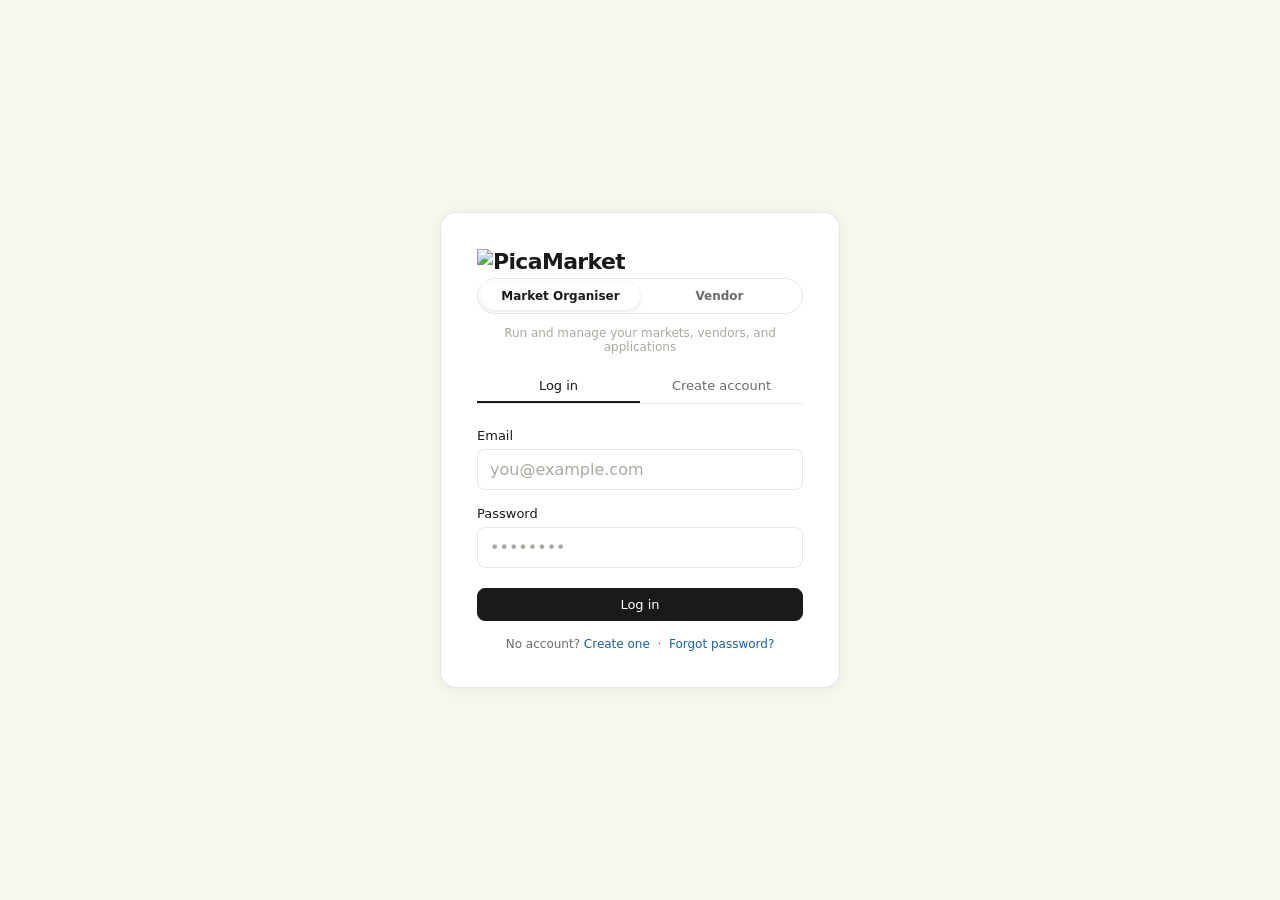
==== commit 5f9fdf57: "Replace account type buttons with sliding pill toggle Co-Authored-By: Claude Sonnet 4.6 <noreply@ant" ====
--- a/index.html
+++ b/index.html
@@ -47,9 +47,10 @@
 <div id="auth-screen" class="auth-wrap">
   <div class="auth-card">
     <div class="auth-logo"><img src="PicaMarketLogo.png" alt="PicaMarket" style="max-width:180px;height:auto"></div>
-    <div style="display:flex;gap:0;margin-bottom:1.25rem;border:0.5px solid var(--border);border-radius:10px;overflow:hidden">
-      <button id="at-organiser" onclick="switchAccountType('organiser')" style="flex:1;padding:9px 12px;font-size:12px;font-weight:600;border:none;cursor:pointer;background:var(--blue);color:#fff;transition:background 0.15s,color 0.15s">Market Organiser</button>
-      <button id="at-vendor" onclick="switchAccountType('vendor')" style="flex:1;padding:9px 12px;font-size:12px;font-weight:600;border:none;cursor:pointer;background:none;color:var(--text2);transition:background 0.15s,color 0.15s">Vendor</button>
+    <div id="account-type-toggle" onclick="switchAccountType(_accountType==='organiser'?'vendor':'organiser')" style="display:flex;align-items:center;margin-bottom:1.25rem;background:var(--surface2);border:0.5px solid var(--border);border-radius:999px;padding:3px;cursor:pointer;position:relative;user-select:none">
+      <div id="at-pill" style="position:absolute;top:3px;bottom:3px;left:3px;width:calc(50% - 3px);background:var(--card);border-radius:999px;box-shadow:0 1px 4px rgba(0,0,0,0.12);transition:transform 0.2s ease"></div>
+      <div id="at-organiser" style="flex:1;padding:7px 12px;font-size:12px;font-weight:600;text-align:center;position:relative;color:var(--text);transition:color 0.2s">Market Organiser</div>
+      <div id="at-vendor" style="flex:1;padding:7px 12px;font-size:12px;font-weight:600;text-align:center;position:relative;color:var(--text2);transition:color 0.2s">Vendor</div>
     </div>
     <div id="auth-type-desc" style="font-size:12px;color:var(--text3);margin:-0.5rem 0 1rem;text-align:center">Run and manage your markets, vendors, and applications</div>
     <div class="auth-tabs">
@@ -71,7 +72,7 @@
     </div>
     <div id="auth-register" style="display:none">
       <div id="reg-organiser-fields">
-        <div class="form-group"><label class="form-label">Market name *</label><input class="form-input" id="reg-market" type="text" placeholder="e.g. Picnic & Thrift"></div>
+        <div class="form-group"><label class="form-label">Business Name *</label><input class="form-input" id="reg-market" type="text" placeholder="e.g. Picnic & Thrift"></div>
         <div class="form-group"><label class="form-label">Your name *</label><input class="form-input" id="reg-name" type="text" placeholder="e.g. Sarah"></div>
       </div>
       <div id="reg-vendor-fields" style="display:none">
@@ -394,13 +395,17 @@
           </div>
           <div class="form-group" id="acc-desc-group">
             <label class="form-label">Public description <span style="font-weight:400;color:var(--text3)">(optional)</span></label>
-            <textarea class="form-input" id="acc-desc" rows="3" placeholder="Briefly describe your market — vendors will see this in the directory." style="resize:vertical;min-height:72px"></textarea>
+            <textarea class="form-input" id="acc-desc" rows="3" placeholder="Briefly describe your market — vendors will see this in the directory." style="resize:vertical;min-height:72px" ></textarea>
           </div>
           <div style="display:flex;gap:8px;flex-wrap:wrap;margin-bottom:1.25rem">
             <button class="btn primary" id="acc-save-btn" onclick="saveAccountSettings()">Save</button>
           </div>
           <hr style="border:none;border-top:0.5px solid var(--border);margin-bottom:1.25rem">
           <button class="btn" style="font-size:13px" onclick="sendPasswordResetFromAccount()">Change password</button>
+          <hr style="border:none;border-top:0.5px solid var(--border);margin:1.5rem 0 1.25rem">
+          <div style="font-size:14px;font-weight:500;color:var(--text);margin-bottom:4px">Danger zone</div>
+          <div style="font-size:12px;color:var(--text3);margin-bottom:1rem">Permanently delete your account and all associated data. This cannot be undone.</div>
+          <button class="btn danger" style="font-size:13px" onclick="document.getElementById('delete-account-confirm-input').value='';document.getElementById('delete-account-confirm-btn').disabled=true;document.getElementById('delete-account-confirm-input').placeholder=currentUser.market;openModal('delete-account-modal')">Delete account</button>
         </div>
       </div>
     </div>
@@ -427,6 +432,44 @@
 <!-- TOAST -->
 <div id="toast"></div>
 
+<!-- ORGANISER ONBOARDING -->
+<div id="org-onboarding" style="position:fixed;inset:0;background:rgba(0,0,0,0.5);z-index:10000;display:none;align-items:center;justify-content:center;padding:16px">
+  <div style="background:var(--bg);border-radius:16px;padding:32px;max-width:460px;width:100%;box-shadow:0 20px 60px rgba(0,0,0,0.3)">
+    <div id="ob-org-step-1">
+      <div style="font-size:12px;color:var(--text3);margin-bottom:0.5rem">Step 1 of 2</div>
+      <h2 style="margin:0 0 0.5rem">Welcome to PicaMarket!</h2>
+      <p style="font-size:14px;color:var(--text2);margin:0 0 1.5rem">Thanks for signing up. Tell us a bit about your market or organisation so vendors know who you are.</p>
+      <div class="form-group">
+        <label class="form-label">Describe your market or organisation</label>
+        <textarea class="form-input" id="ob-org-desc" rows="4" placeholder="e.g. A monthly artisan market celebrating local crafts, food, and community." style="resize:vertical;min-height:90px"></textarea>
+      </div>
+      <div style="display:flex;gap:8px;margin-top:0.5rem">
+        <button class="btn" style="flex:1" onclick="obOrgSkip()">Skip for now</button>
+        <button class="btn primary" style="flex:2" onclick="obOrgNext()">Next</button>
+      </div>
+    </div>
+    <div id="ob-org-step-2" style="display:none">
+      <div style="font-size:12px;color:var(--text3);margin-bottom:0.5rem">Step 2 of 2</div>
+      <h2 style="margin:0 0 0.5rem">Who can find you?</h2>
+      <p style="font-size:14px;color:var(--text2);margin:0 0 1.5rem">Choose whether vendors can discover you in the Market Directory.</p>
+      <div style="background:var(--bg2);border:0.5px solid var(--border);border-radius:10px;padding:16px;margin-bottom:1rem">
+        <div style="display:flex;align-items:center;justify-content:space-between;gap:12px">
+          <div>
+            <div style="font-size:14px;font-weight:500;color:var(--text)">Show in Vendor Directory</div>
+            <div style="font-size:12px;color:var(--text3);margin-top:2px">Vendors can find and browse your markets</div>
+          </div>
+          <label class="switch"><input type="checkbox" id="ob-org-public" checked><span class="slider"></span></label>
+        </div>
+      </div>
+      <div style="font-size:12px;color:var(--text3);margin-bottom:1.25rem">You can change this any time in Account Settings.</div>
+      <div style="display:flex;gap:8px">
+        <button class="btn" style="flex:1" onclick="obOrgBack()">Back</button>
+        <button class="btn primary" style="flex:2" onclick="obOrgFinish()">Finish setup</button>
+      </div>
+    </div>
+  </div>
+</div>
+
 <!-- DOT MENU -->
 <div class="dot-menu-popup" id="dot-menu">
   <div class="dm-label" id="dot-menu-label"></div>
@@ -596,6 +639,20 @@
   <div id="lightbox-counter"></div>
 </div>
 
+<!-- DELETE ACCOUNT MODAL (organiser) -->
+<div class="modal-overlay" id="delete-account-modal"><div class="modal"><div class="modal-handle"></div>
+  <div class="modal-header"><h3>Delete account</h3><button class="modal-close" onclick="closeModal('delete-account-modal')">&#x2715;</button></div>
+  <p style="font-size:13px;color:var(--text2);margin-bottom:0.75rem">This will permanently delete your account, all your markets, vendor applications, and settings. <strong style="color:var(--red)">This cannot be undone.</strong></p>
+  <div class="form-group" style="margin-bottom:1rem">
+    <label class="form-label">Type your market name to confirm</label>
+    <input class="form-input" id="delete-account-confirm-input" type="text" placeholder="" oninput="checkDeleteConfirm()">
+  </div>
+  <div style="display:flex;gap:8px">
+    <button class="btn" style="flex:1" onclick="closeModal('delete-account-modal')">Cancel</button>
+    <button class="btn danger" style="flex:1" id="delete-account-confirm-btn" disabled onclick="confirmDeleteAccount()">Delete account</button>
+  </div>
+</div></div>
+
 <script src="https://cdn.jsdelivr.net/npm/@supabase/supabase-js@2.100.1/dist/umd/supabase.min.js" integrity="sha384-RJpiDscpUIa2tmNUABXIB4EgEoaAMRcl5+yJJxYC+kXKvCFctiqLTn9j1AwOc9n1" crossorigin="anonymous"></script>
 <script src="https://cdn.jsdelivr.net/npm/blueimp-md5@2.19.0/js/md5.min.js" integrity="sha384-JmVtRz6RWiXnA14QbIOJzPuU3MidULOpBP66deeLLyyoF4Tr/gZlbkHkL6vTthxH" crossorigin="anonymous"></script>
 <script src="app.js"></script>
--- a/styles.css
+++ b/styles.css
@@ -189,7 +189,7 @@
 .form-group{margin-bottom:1rem}
 .form-label{font-size:13px;font-weight:500;margin-bottom:6px;display:block;color:var(--text)}
 .form-input{width:100%;padding:10px 12px;border:1px solid var(--border);border-radius:8px;font-size:16px;background:var(--bg);color:var(--text);font-family:inherit;transition:border-color 0.15s}
-.form-input:focus{outline:none;border-color:var(--text2);box-shadow:0 0 0 3px rgba(0,0,0,0.04)}
+.form-input:focus{outline:none;border-color:var(--blue);box-shadow:0 0 0 3px rgba(24,95,165,0.15)}
 textarea.form-input{min-height:80px;resize:vertical;font-size:15px}
 select.form-input{font-size:14px}
 .form-input::placeholder{color:var(--text3)}
@@ -283,6 +283,64 @@
 .info-box{padding:10px 12px;border-radius:8px;font-size:12px;margin-bottom:1rem;display:none}
 .info-box.blue{background:var(--blue-bg);border:1px solid var(--blue);color:var(--blue-text)}
 
+/* ── TACTILITY & ANIMATIONS ─────────────────────────────────────── */
+
+/* Button physical press */
+.btn:active:not(:disabled){transform:scale(0.96) translateY(1px);transition:transform 0.06s,opacity 0.06s}
+.home-card:active{transform:scale(0.97)!important;box-shadow:none!important}
+.market-select-card:active{transform:scale(0.98)}
+.bottom-nav-item:active svg{transform:scale(0.84);transition:transform 0.08s}
+
+/* Better focus rings */
+.btn:focus-visible{outline:none;box-shadow:0 0 0 3px rgba(24,95,165,0.25)}
+.search-input:focus{outline:none;border-color:var(--blue);box-shadow:0 0 0 3px rgba(24,95,165,0.12)}
+
+/* Custom scrollbars */
+*::-webkit-scrollbar{width:5px;height:5px}
+*::-webkit-scrollbar-track{background:transparent}
+*::-webkit-scrollbar-thumb{background:var(--border2);border-radius:10px}
+*::-webkit-scrollbar-thumb:hover{background:var(--text3)}
+
+/* Page fade-in */
+@keyframes page-fade-in{from{opacity:0;transform:translateY(5px)}to{opacity:1;transform:translateY(0)}}
+.page.active{animation:page-fade-in 0.2s cubic-bezier(0.25,0.46,0.45,0.94)}
+
+/* Modal open/close animation */
+@keyframes overlay-fade-in{from{opacity:0}to{opacity:1}}
+@keyframes modal-scale-in{from{opacity:0;transform:scale(0.93) translateY(10px)}to{opacity:1;transform:scale(1) translateY(0)}}
+@keyframes modal-scale-out{from{opacity:1;transform:scale(1) translateY(0)}to{opacity:0;transform:scale(0.95) translateY(6px)}}
+.modal-overlay.open{animation:overlay-fade-in 0.18s ease}
+.modal-overlay.open .modal{animation:modal-scale-in 0.22s cubic-bezier(0.34,1.1,0.64,1)}
+.modal-overlay.closing{animation:overlay-fade-in 0.15s ease reverse forwards}
+.modal-overlay.closing .modal{animation:modal-scale-out 0.15s ease forwards}
+@media(max-width:767px){
+  @keyframes modal-slide-in{from{transform:translateY(100%)}to{transform:translateY(0)}}
+  @keyframes modal-slide-out{from{transform:translateY(0)}to{transform:translateY(100%)}}
+  .modal-overlay.open .modal{animation:modal-slide-in 0.3s cubic-bezier(0.34,1.05,0.64,1)}
+  .modal-overlay.closing .modal{animation:modal-slide-out 0.2s ease forwards}
+}
+
+/* Expand row slide-in */
+@keyframes expand-slide-in{from{opacity:0;transform:translateY(-4px)}to{opacity:1;transform:translateY(0)}}
+.expand-inner{animation:expand-slide-in 0.18s ease}
+.vendor-card-expand{animation:expand-slide-in 0.16s ease}
+
+/* Sidebar active pill */
+.sidebar-item.active{color:var(--blue)!important;background:var(--blue-bg)!important}
+.sidebar-item.active svg{stroke:var(--blue)}
+.sidebar-item.active::before{content:'';position:absolute;left:0;top:20%;bottom:20%;width:3px;background:var(--blue);border-radius:0 3px 3px 0}
+
+/* Bottom nav active bounce */
+@keyframes nav-bounce{0%{transform:scale(1) translateY(0)}35%{transform:scale(1.22) translateY(-4px)}65%{transform:scale(0.93) translateY(0)}100%{transform:scale(1) translateY(0)}}
+.bottom-nav-item.active svg{animation:nav-bounce 0.38s cubic-bezier(0.34,1.4,0.64,1)}
+.bottom-nav-item.active{color:var(--blue)}
+
+/* Toast progress drain */
+@keyframes toast-drain{from{transform:scaleX(1)}to{transform:scaleX(0)}}
+#toast{position:relative;overflow:hidden}
+.toast-bar{position:absolute;bottom:0;left:0;height:2.5px;width:100%;background:currentColor;opacity:0.25;border-radius:20px;transform-origin:left;animation:none}
+#toast.show .toast-bar{animation:toast-drain 2.5s linear forwards}
+
 /* ── RESPONSIVE ────────────────────────────────────────────────── */
 @media(max-width:767px){
   .nav-tabs,.nav-right{display:none}
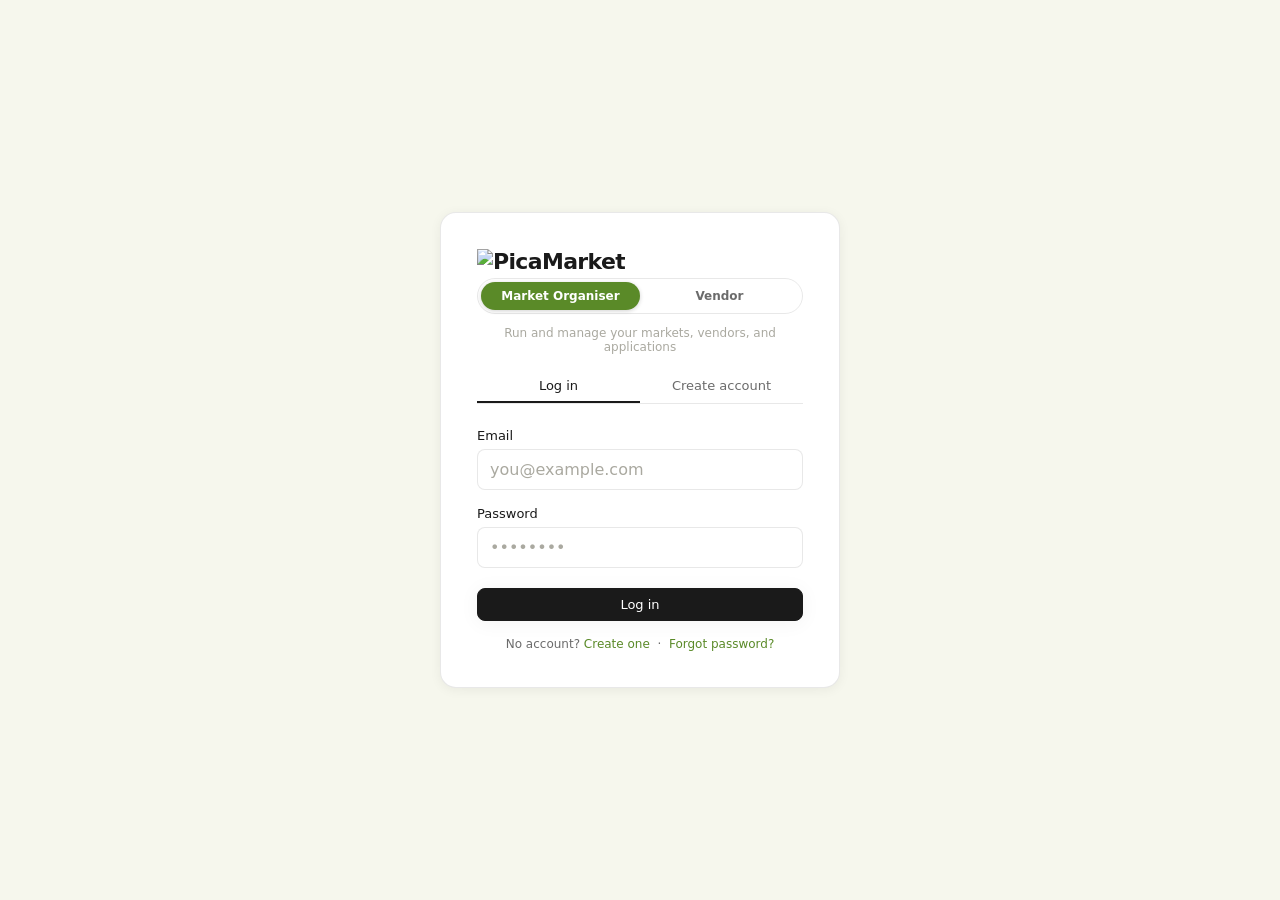
==== commit 06e65b54: "Add Past Vendors page with vendor detail history view Adds a new 'Past Vendors' section to the organ" ====
--- a/index.html
+++ b/index.html
@@ -48,8 +48,8 @@
   <div class="auth-card">
     <div class="auth-logo"><img src="PicaMarketLogo.png" alt="PicaMarket" style="max-width:180px;height:auto"></div>
     <div id="account-type-toggle" onclick="switchAccountType(_accountType==='organiser'?'vendor':'organiser')" style="display:flex;align-items:center;margin-bottom:1.25rem;background:var(--surface2);border:0.5px solid var(--border);border-radius:999px;padding:3px;cursor:pointer;position:relative;user-select:none">
-      <div id="at-pill" style="position:absolute;top:3px;bottom:3px;left:3px;width:calc(50% - 3px);background:var(--card);border-radius:999px;box-shadow:0 1px 4px rgba(0,0,0,0.12);transition:transform 0.2s ease"></div>
-      <div id="at-organiser" style="flex:1;padding:7px 12px;font-size:12px;font-weight:600;text-align:center;position:relative;color:var(--text);transition:color 0.2s">Market Organiser</div>
+      <div id="at-pill" style="position:absolute;top:3px;bottom:3px;left:3px;width:calc(50% - 3px);background:var(--blue);border-radius:999px;box-shadow:0 1px 4px rgba(0,0,0,0.18);transition:transform 0.2s ease"></div>
+      <div id="at-organiser" style="flex:1;padding:7px 12px;font-size:12px;font-weight:600;text-align:center;position:relative;color:#fff;transition:color 0.2s">Market Organiser</div>
       <div id="at-vendor" style="flex:1;padding:7px 12px;font-size:12px;font-weight:600;text-align:center;position:relative;color:var(--text2);transition:color 0.2s">Vendor</div>
     </div>
     <div id="auth-type-desc" style="font-size:12px;color:var(--text3);margin:-0.5rem 0 1rem;text-align:center">Run and manage your markets, vendors, and applications</div>
@@ -103,6 +103,7 @@
       <div class="nav-tab" onclick="showPage('approved')">Approved Vendors<span class="nav-notif-dot" data-for="approved" style="display:none"></span></div>
       <div class="nav-tab" onclick="showPage('markets')">Markets</div>
       <div class="nav-tab" onclick="showPage('form-builder')">Form Builder</div>
+      <div class="nav-tab" onclick="showPage('past-vendors')">Past Vendors</div>
     </div>
     <div class="nav-right">
       <span class="nav-user" id="nav-user"></span>
@@ -123,6 +124,7 @@
     <button class="bottom-nav-item" onclick="showPage('approved')"><svg viewBox="0 0 24 24"><path d="M17 21v-2a4 4 0 00-4-4H5a4 4 0 00-4 4v2"/><circle cx="9" cy="7" r="4"/><path d="M23 21v-2a4 4 0 00-3-3.87"/><path d="M16 3.13a4 4 0 010 7.75"/></svg><span>Vendors</span><span class="nav-notif-dot" data-for="approved" style="display:none"></span></button>
     <button class="bottom-nav-item" onclick="showPage('markets')"><svg viewBox="0 0 24 24"><rect x="3" y="3" width="7" height="7"/><rect x="14" y="3" width="7" height="7"/><rect x="3" y="14" width="7" height="7"/><rect x="14" y="14" width="7" height="7"/></svg><span>Markets</span></button>
     <button class="bottom-nav-item" onclick="showPage('form-builder')"><svg viewBox="0 0 24 24" fill="none" stroke="currentColor" stroke-width="2" stroke-linecap="round" stroke-linejoin="round"><rect x="9" y="3" width="6" height="3" rx="1"/><path d="M17 5h1a2 2 0 012 2v13a2 2 0 01-2 2H6a2 2 0 01-2-2V7a2 2 0 012-2h1"/><path d="M9 12h6M9 16h4"/></svg><span>Form</span></button>
+    <button class="bottom-nav-item" onclick="showPage('past-vendors')"><svg viewBox="0 0 24 24" fill="none" stroke="currentColor" stroke-width="2" stroke-linecap="round" stroke-linejoin="round"><path d="M12 8v4l3 3"/><circle cx="12" cy="12" r="9"/></svg><span>History</span></button>
     <button class="bottom-nav-item" onclick="showPage('settings')"><svg viewBox="0 0 24 24" fill="none" stroke="currentColor" stroke-width="2" stroke-linecap="round" stroke-linejoin="round"><circle cx="12" cy="12" r="3"/><path d="M19.4 15a1.65 1.65 0 00.33 1.82l.06.06a2 2 0 010 2.83 2 2 0 01-2.83 0l-.06-.06a1.65 1.65 0 00-1.82-.33 1.65 1.65 0 00-1 1.51V21a2 2 0 01-4 0v-.09A1.65 1.65 0 009 19.4a1.65 1.65 0 00-1.82.33l-.06.06a2 2 0 01-2.83-2.83l.06-.06A1.65 1.65 0 004.68 15a1.65 1.65 0 00-1.51-1H3a2 2 0 010-4h.09A1.65 1.65 0 004.6 9a1.65 1.65 0 00-.33-1.82l-.06-.06a2 2 0 012.83-2.83l.06.06A1.65 1.65 0 009 4.68a1.65 1.65 0 001-1.51V3a2 2 0 014 0v.09a1.65 1.65 0 001 1.51 1.65 1.65 0 001.82-.33l.06-.06a2 2 0 012.83 2.83l-.06.06A1.65 1.65 0 0019.4 9a1.65 1.65 0 001.51 1H21a2 2 0 010 4h-.09a1.65 1.65 0 00-1.51 1z"/></svg><span>Settings</span></button>
   </nav>
 
@@ -132,6 +134,7 @@
     <button class="sidebar-item" onclick="showPage('approved')"><svg viewBox="0 0 24 24"><path d="M17 21v-2a4 4 0 00-4-4H5a4 4 0 00-4 4v2"/><circle cx="9" cy="7" r="4"/><path d="M23 21v-2a4 4 0 00-3-3.87"/><path d="M16 3.13a4 4 0 010 7.75"/></svg><span>Approved Vendors</span><span class="nav-notif-dot" data-for="approved" style="display:none"></span></button>
     <button class="sidebar-item" onclick="showPage('markets')"><svg viewBox="0 0 24 24"><rect x="3" y="3" width="7" height="7"/><rect x="14" y="3" width="7" height="7"/><rect x="3" y="14" width="7" height="7"/><rect x="14" y="14" width="7" height="7"/></svg><span>Markets</span></button>
     <button class="sidebar-item" onclick="showPage('form-builder')"><svg viewBox="0 0 24 24" fill="none" stroke="currentColor" stroke-width="2" stroke-linecap="round" stroke-linejoin="round"><rect x="9" y="3" width="6" height="3" rx="1"/><path d="M17 5h1a2 2 0 012 2v13a2 2 0 01-2 2H6a2 2 0 01-2-2V7a2 2 0 012-2h1"/><path d="M9 12h6M9 16h4"/></svg><span>Form Builder</span></button>
+    <button class="sidebar-item" onclick="showPage('past-vendors')"><svg viewBox="0 0 24 24" fill="none" stroke="currentColor" stroke-width="2" stroke-linecap="round" stroke-linejoin="round"><path d="M12 8v4l3 3"/><circle cx="12" cy="12" r="9"/></svg><span>Past Vendors</span></button>
     <div class="sidebar-spacer"></div>
     <div class="sidebar-user" id="sidebar-user"></div>
     <div class="sidebar-divider"></div>
@@ -409,6 +412,26 @@
         </div>
       </div>
     </div>
+  </div>
+
+  <div id="page-past-vendors" class="page">
+    <div class="page-banner" style="background:var(--bg);border:0.5px solid var(--border)"><div class="page-banner-icon">&#9679;</div><div><div class="page-banner-title">Past Vendors</div><div class="page-banner-desc">All vendors who have been approved for your markets. Click a vendor name to view their full market history and payment record.</div></div></div>
+    <div style="display:flex;align-items:center;justify-content:space-between;margin-bottom:1rem;flex-wrap:wrap;gap:10px" class="page-actions">
+      <h2 style="margin:0">Past Vendors</h2>
+    </div>
+    <div class="card">
+      <div class="toolbar">
+        <input class="search-input" type="text" placeholder="Search vendors..." oninput="renderPastVendors(this.value)">
+      </div>
+      <table class="vendor-table desktop-table"><thead><tr><th>Vendor</th><th>Markets</th><th>Last market</th></tr></thead><tbody id="pv-tbody"></tbody></table>
+      <div class="mobile-cards" id="pv-cards"></div>
+      <div id="pv-empty" class="empty-state" style="display:none">No approved vendors yet</div>
+    </div>
+  </div>
+
+  <div id="page-vendor-detail" class="page">
+    <button class="back-btn" onclick="showPage('past-vendors')">&#8592; Back to Past Vendors</button>
+    <div id="vd-content"></div>
   </div>
 
   </div>
--- a/styles.css
+++ b/styles.css
@@ -3,8 +3,8 @@
 *{box-sizing:border-box;margin:0;padding:0}
 body{font-family:'Inter',system-ui,sans-serif;min-height:100vh;background:var(--bg2);color:var(--text);transition:background 0.2s,color 0.2s;-webkit-font-smoothing:antialiased;-moz-osx-font-smoothing:grayscale}
 
-body{--bg:#ffffff;--bg2:#f6f7ed;--bg3:#eaeade;--border:rgba(0,0,0,0.09);--border2:rgba(0,0,0,0.16);--text:#1a1a1a;--text2:#6b6b6b;--text3:#aaa9a0;--blue:#185fa5;--blue-bg:#e8f1fb;--blue-text:#0c3d6e;--green:#2a6610;--green-bg:#e6f3dc;--green-text:#163808;--amber:#7a4500;--amber-bg:#fdf0d5;--amber-text:#5a3300;--red:#a83030;--red-bg:#fde8e8;--red-text:#6b1414;--teal:#0a5c46;--teal-bg:#ddf5ee;--teal-text:#063d2e;--nav-h:52px;--bottom-h:60px}
-body.dark{--bg:#1c1c1a;--bg2:#131310;--bg3:#252520;--border:rgba(255,255,255,0.09);--border2:rgba(255,255,255,0.17);--text:#e0e0d8;--text2:#87877e;--text3:#4e4e48;--blue:#5ba3e0;--blue-bg:#0f2235;--blue-text:#a8d0f5;--green:#6ab54e;--green-bg:#0e1f0a;--green-text:#9dd47e;--amber:#d4943a;--amber-bg:#1f1500;--amber-text:#f0c070;--red:#d96060;--red-bg:#200a0a;--red-text:#f0a0a0;--teal:#3cbf9a;--teal-bg:#061a13;--teal-text:#7ddfc0}
+body{--bg:#ffffff;--bg2:#f6f7ed;--bg3:#eaeade;--border:rgba(0,0,0,0.09);--border2:rgba(0,0,0,0.16);--text:#1a1a1a;--text2:#6b6b6b;--text3:#aaa9a0;--blue:#5a8a28;--blue-bg:#edf5e0;--blue-text:#2d5010;--green:#2a6610;--green-bg:#e6f3dc;--green-text:#163808;--amber:#7a4500;--amber-bg:#fdf0d5;--amber-text:#5a3300;--red:#a83030;--red-bg:#fde8e8;--red-text:#6b1414;--teal:#0a5c46;--teal-bg:#ddf5ee;--teal-text:#063d2e;--nav-h:52px;--bottom-h:60px}
+body.dark{--bg:#1c1c1a;--bg2:#131310;--bg3:#252520;--border:rgba(255,255,255,0.09);--border2:rgba(255,255,255,0.17);--text:#e0e0d8;--text2:#87877e;--text3:#4e4e48;--blue:#7ab840;--blue-bg:#112008;--blue-text:#b8e080;--green:#6ab54e;--green-bg:#0e1f0a;--green-text:#9dd47e;--amber:#d4943a;--amber-bg:#1f1500;--amber-text:#f0c070;--red:#d96060;--red-bg:#200a0a;--red-text:#f0a0a0;--teal:#3cbf9a;--teal-bg:#061a13;--teal-text:#7ddfc0}
 
 /* ── AUTH ──────────────────────────────────────────────────────── */
 .auth-wrap{min-height:100vh;display:flex;align-items:center;justify-content:center;padding:1.5rem;background:var(--bg2)}
@@ -111,7 +111,7 @@
 .page.active{display:block}
 h2{font-size:17px;font-weight:600;letter-spacing:-0.02em;margin-bottom:1rem;color:var(--text)}
 h3{font-size:14px;font-weight:600;letter-spacing:-0.01em;margin-bottom:0.75rem;color:var(--text)}
-.card{background:var(--bg);border:1px solid var(--border);border-radius:12px;padding:1.25rem}
+.card{background:var(--bg);border:1px solid var(--border);border-radius:12px;padding:1.25rem;box-shadow:0 2px 20px rgba(0,0,0,0.05)}
 
 /* ── PAGE BANNERS ──────────────────────────────────────────────── */
 .page-banner{border-radius:10px;padding:12px 16px;margin-bottom:1.25rem;display:flex;align-items:flex-start;gap:10px}
@@ -125,14 +125,14 @@
 
 /* ── METRICS ───────────────────────────────────────────────────── */
 .metric-grid{display:grid;grid-template-columns:repeat(4,1fr);gap:10px;margin-bottom:1.25rem}
-.metric{background:var(--bg);border:1px solid var(--border);border-radius:10px;padding:1rem;transition:box-shadow 0.15s}
-.metric:hover{box-shadow:0 2px 8px rgba(0,0,0,0.07)}
+.metric{background:var(--bg);border:1px solid var(--border);border-radius:10px;padding:1rem;transition:box-shadow 0.15s;box-shadow:0 2px 20px rgba(0,0,0,0.05)}
+.metric:hover{box-shadow:0 4px 24px rgba(0,0,0,0.09)}
 .metric-label{font-size:11px;font-weight:500;letter-spacing:0.03em;text-transform:uppercase;color:var(--text3);margin-bottom:6px}
 .metric-value{font-size:22px;font-weight:600;letter-spacing:-0.02em;color:var(--text)}
 .metric-value.blue{color:var(--blue)}.metric-value.green{color:var(--green)}.metric-value.amber{color:var(--amber)}.metric-value.red{color:var(--red)}
 
 /* ── BUTTONS ───────────────────────────────────────────────────── */
-.btn{padding:8px 14px;border:1px solid var(--border2);border-radius:8px;background:var(--bg);cursor:pointer;font-size:13px;color:var(--text);-webkit-tap-highlight-color:transparent;touch-action:manipulation;transition:all 0.15s;font-family:inherit;font-weight:400}
+.btn{padding:8px 14px;border:1px solid var(--border2);border-radius:8px;background:var(--bg);cursor:pointer;font-size:13px;color:var(--text);-webkit-tap-highlight-color:transparent;touch-action:manipulation;transition:all 0.15s;font-family:inherit;font-weight:400;box-shadow:0 2px 20px rgba(0,0,0,0.05)}
 .btn:hover{background:var(--bg3)}.btn:active{opacity:0.8}.btn:disabled{opacity:0.4;cursor:not-allowed;pointer-events:none}
 .btn.primary{background:var(--text);color:var(--bg);border-color:var(--text);font-weight:500}
 .btn.primary:hover{opacity:0.85}
@@ -150,8 +150,8 @@
 .search-input::placeholder{color:var(--text3)}
 
 /* ── VENDOR CARDS (mobile) ─────────────────────────────────────── */
-.vendor-card{background:var(--bg);border:1px solid var(--border);border-radius:10px;padding:1rem;margin-bottom:0.625rem;transition:box-shadow 0.15s}
-.vendor-card:hover{box-shadow:0 2px 8px rgba(0,0,0,0.07)}
+.vendor-card{background:var(--bg);border:1px solid var(--border);border-radius:10px;padding:1rem;margin-bottom:0.625rem;transition:box-shadow 0.15s;box-shadow:0 2px 20px rgba(0,0,0,0.05)}
+.vendor-card:hover{box-shadow:0 4px 24px rgba(0,0,0,0.09)}
 .vendor-card-header{display:flex;align-items:center;gap:10px}
 .vendor-card-check{flex-shrink:0}
 .vendor-card-name{font-weight:500;font-size:14px;flex:1;cursor:pointer;color:var(--text)}
@@ -189,7 +189,7 @@
 .form-group{margin-bottom:1rem}
 .form-label{font-size:13px;font-weight:500;margin-bottom:6px;display:block;color:var(--text)}
 .form-input{width:100%;padding:10px 12px;border:1px solid var(--border);border-radius:8px;font-size:16px;background:var(--bg);color:var(--text);font-family:inherit;transition:border-color 0.15s}
-.form-input:focus{outline:none;border-color:var(--blue);box-shadow:0 0 0 3px rgba(24,95,165,0.15)}
+.form-input:focus{outline:none;border-color:var(--blue);box-shadow:0 0 0 3px rgba(90,138,40,0.15)}
 textarea.form-input{min-height:80px;resize:vertical;font-size:15px}
 select.form-input{font-size:14px}
 .form-input::placeholder{color:var(--text3)}
@@ -199,8 +199,8 @@
 .pw-strength-label{font-size:11px;color:var(--text3)}
 
 /* ── MARKET CARDS ──────────────────────────────────────────────── */
-.market-card{background:var(--bg);border:1px solid var(--border);border-radius:12px;overflow:hidden;margin-bottom:1rem;transition:box-shadow 0.15s}
-.market-card:hover{box-shadow:0 4px 16px rgba(0,0,0,0.08)}
+.market-card{background:var(--bg);border:1px solid var(--border);border-radius:12px;overflow:hidden;margin-bottom:1rem;transition:box-shadow 0.15s;box-shadow:0 2px 20px rgba(0,0,0,0.05)}
+.market-card:hover{box-shadow:0 4px 28px rgba(0,0,0,0.1)}
 .market-banner{height:110px;background:var(--bg3);display:flex;align-items:center;justify-content:center;font-size:14px;font-weight:500;color:var(--text2);position:relative;overflow:hidden}
 .market-banner img{position:absolute;inset:0;width:100%;height:100%;object-fit:cover}
 .market-banner-fee{position:absolute;bottom:8px;right:10px;font-size:11px;z-index:1;background:rgba(0,0,0,0.45);color:#fff;padding:2px 8px;border-radius:10px;font-weight:500}
@@ -244,7 +244,7 @@
 .tabs-inner{display:flex;border-bottom:1px solid var(--border);margin-bottom:1.25rem}
 .tab-inner{padding:10px 16px;font-size:13px;cursor:pointer;border-bottom:2px solid transparent;color:var(--text2);transition:color 0.15s}
 .tab-inner.active{color:var(--text);border-bottom-color:var(--text);font-weight:500}
-.market-select-card{background:var(--bg);border:1px solid var(--border);border-radius:12px;padding:1rem;margin-bottom:0.75rem;display:flex;align-items:flex-start;gap:12px;cursor:pointer;transition:all 0.15s}
+.market-select-card{background:var(--bg);border:1px solid var(--border);border-radius:12px;padding:1rem;margin-bottom:0.75rem;display:flex;align-items:flex-start;gap:12px;cursor:pointer;transition:all 0.15s;box-shadow:0 2px 20px rgba(0,0,0,0.05)}
 .market-select-card:hover{border-color:var(--border2)}
 .market-select-card.selected{border-color:var(--text);background:var(--bg2)}
 .msc-name{font-weight:500;font-size:14px;color:var(--text)}
@@ -292,8 +292,8 @@
 .bottom-nav-item:active svg{transform:scale(0.84);transition:transform 0.08s}
 
 /* Better focus rings */
-.btn:focus-visible{outline:none;box-shadow:0 0 0 3px rgba(24,95,165,0.25)}
-.search-input:focus{outline:none;border-color:var(--blue);box-shadow:0 0 0 3px rgba(24,95,165,0.12)}
+.btn:focus-visible{outline:none;box-shadow:0 0 0 3px rgba(90,138,40,0.25)}
+.search-input:focus{outline:none;border-color:var(--blue);box-shadow:0 0 0 3px rgba(90,138,40,0.12)}
 
 /* Custom scrollbars */
 *::-webkit-scrollbar{width:5px;height:5px}
@@ -377,8 +377,8 @@
 .home-greeting{font-size:24px;font-weight:600;letter-spacing:-0.02em;color:var(--text);margin-bottom:4px}
 .home-hero-sub{font-size:13px;color:var(--text2)}
 .home-cards{display:grid;grid-template-columns:repeat(4,1fr);gap:14px;margin-top:1.25rem}
-.home-card{background:var(--bg);border:1px solid var(--border);border-radius:12px;padding:1.5rem 1.25rem;cursor:pointer;transition:box-shadow 0.15s,border-color 0.15s,transform 0.1s;display:flex;flex-direction:column;align-items:flex-start;gap:10px;text-align:left}
-.home-card:hover{box-shadow:0 4px 16px rgba(0,0,0,0.09);border-color:var(--border2);transform:translateY(-2px)}
+.home-card{background:var(--bg);border:1px solid var(--border);border-radius:12px;padding:1.5rem 1.25rem;cursor:pointer;transition:box-shadow 0.15s,border-color 0.15s,transform 0.1s;display:flex;flex-direction:column;align-items:flex-start;gap:10px;text-align:left;box-shadow:0 2px 20px rgba(0,0,0,0.05)}
+.home-card:hover{box-shadow:0 6px 28px rgba(0,0,0,0.1);border-color:var(--border2);transform:translateY(-2px)}
 .home-card-icon{width:42px;height:42px;border-radius:10px;background:var(--blue-bg);display:flex;align-items:center;justify-content:center;flex-shrink:0}
 .home-card-icon svg{width:20px;height:20px;stroke:var(--blue);fill:none;stroke-width:2;stroke-linecap:round;stroke-linejoin:round}
 .home-card-title{font-size:14px;font-weight:600;color:var(--text);letter-spacing:-0.01em}
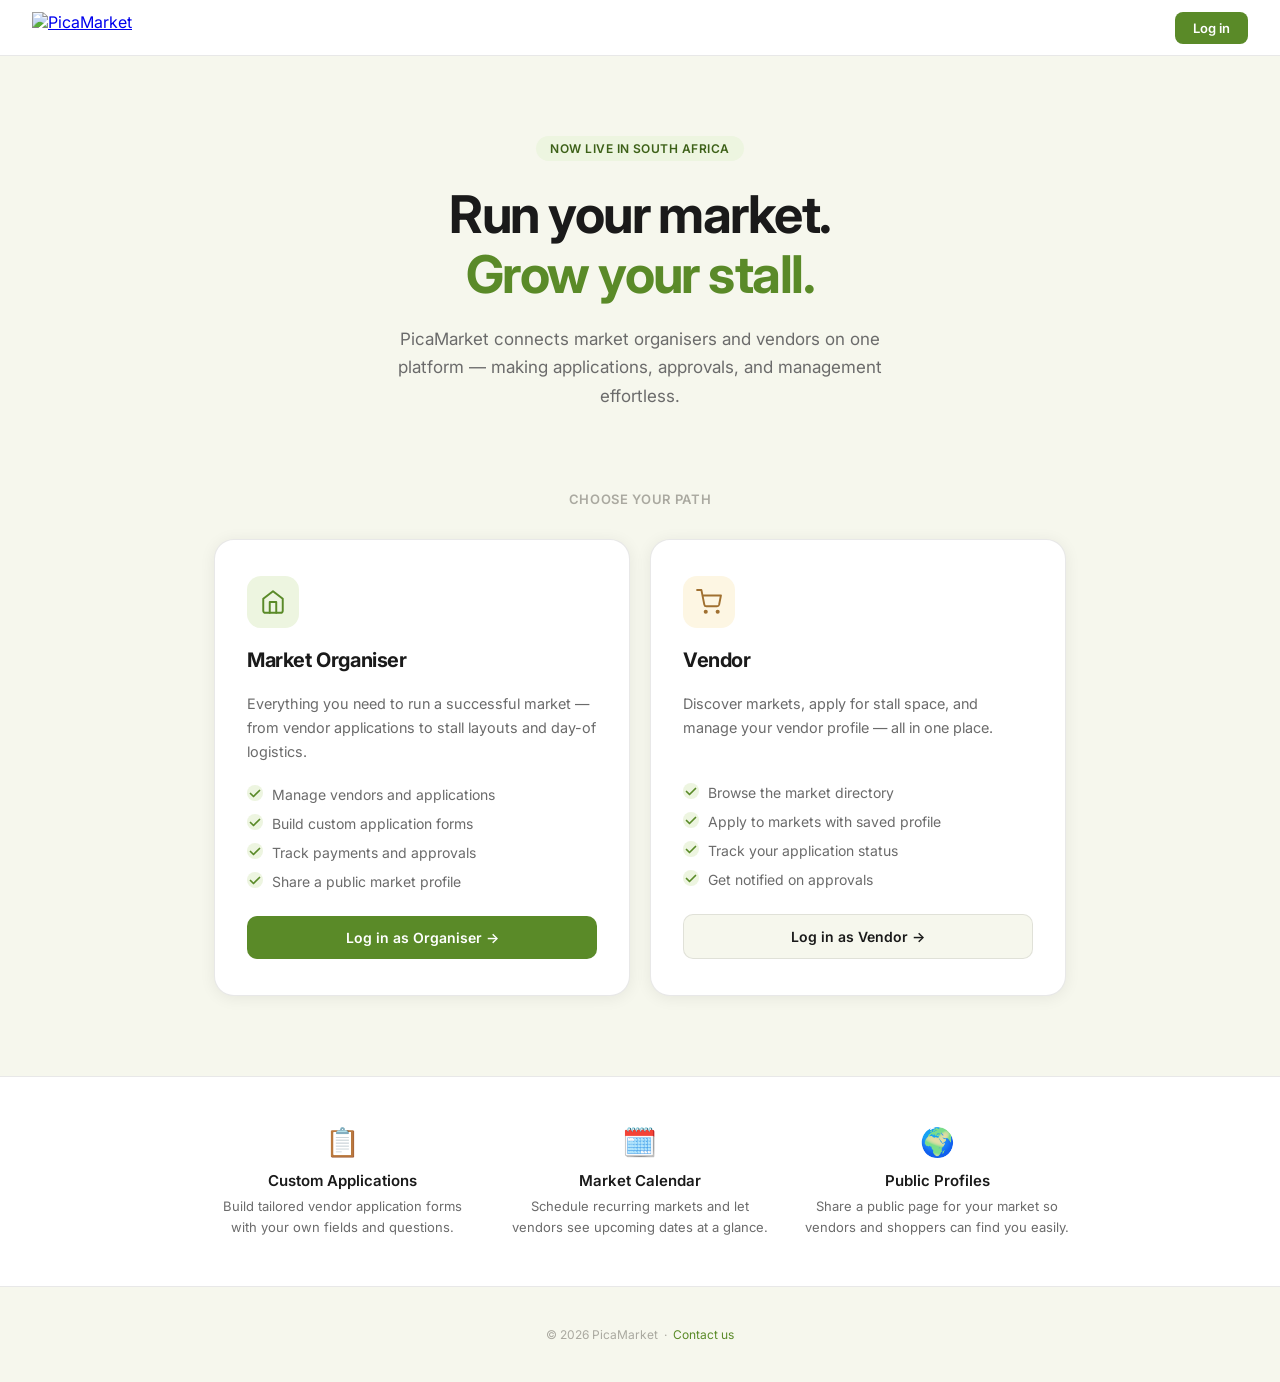
==== commit db1952f8: "Merge branch 'dev'" ====
--- a/index.html
+++ b/index.html
@@ -2,682 +2,156 @@
 <html lang="en">
 <head>
 <meta charset="UTF-8">
-<meta http-equiv="Content-Security-Policy" content="default-src 'self'; script-src 'self' 'unsafe-inline' https://cdn.jsdelivr.net https://challenges.cloudflare.com; style-src 'self' 'unsafe-inline' https://fonts.googleapis.com; font-src 'self' https://fonts.gstatic.com; connect-src 'self' https://bjzckhanxudkyrpczqbs.supabase.co wss://bjzckhanxudkyrpczqbs.supabase.co https://challenges.cloudflare.com; img-src 'self' https://bjzckhanxudkyrpczqbs.supabase.co data: blob:; frame-src https://challenges.cloudflare.com; object-src 'none'; base-uri 'self'; form-action 'self'">
-<meta name="viewport" content="width=device-width, initial-scale=1.0, maximum-scale=1.0">
-<title>PicaMarket</title>
-<link rel="stylesheet" href="styles.css">
-<script src="https://challenges.cloudflare.com/turnstile/v0/api.js" async defer></script>
+<meta name="viewport" content="width=device-width, initial-scale=1.0">
+<meta name="description" content="PicaMarket — The platform for market runners and vendors. Manage your market, apply to stalls, and grow your business.">
+<title>PicaMarket — Markets, Made Simple</title>
+<link rel="preconnect" href="https://fonts.googleapis.com">
+<link href="https://fonts.googleapis.com/css2?family=Inter:wght@400;500;600;700&display=swap" rel="stylesheet">
 <style>
-  #toast{position:fixed;bottom:80px;left:50%;transform:translateX(-50%) translateY(12px);background:var(--text);color:var(--bg);padding:10px 20px;border-radius:20px;font-size:13px;opacity:0;transition:opacity 0.2s,transform 0.2s;pointer-events:none;z-index:9999;white-space:nowrap}
-  #toast.show{opacity:1;transform:translateX(-50%) translateY(0)}
-  .mf-row{display:grid;gap:14px;grid-template-columns:1fr 1fr}
-  .mf-row .form-group{margin-bottom:0}
-  .mf-section-label{font-size:11px;font-weight:600;letter-spacing:0.06em;text-transform:uppercase;color:var(--text3);margin:1.75rem 0 1rem;padding-bottom:8px;border-bottom:0.5px solid var(--border)}
-  .mf-section-label:first-of-type{margin-top:0.25rem}
-  .modal-market{max-width:780px!important;padding:2rem 2.25rem!important}
-  .modal-market .form-group{margin-bottom:1.25rem}
-  .modal-market .form-label{font-size:14px;margin-bottom:8px}
-  .modal-market .form-input{padding:11px 14px}
-  @media(max-width:767px){.modal-market{padding:1.5rem!important}}
-  .mf-page-body{max-width:780px}
-  .mf-page-body .form-group{margin-bottom:1.25rem}
-  .mf-page-body .form-label{font-size:14px;margin-bottom:8px}
-  .mf-page-body .form-input{padding:11px 14px}
-  @media(max-width:540px){.mf-row{grid-template-columns:1fr}}
-  .home-cal{margin-top:1.5rem}
-  .cal-header{display:flex;align-items:center;justify-content:space-between;margin-bottom:12px}
-  .cal-month-label{font-size:15px;font-weight:600;color:var(--text)}
-  .cal-nav-btn{background:none;border:0.5px solid var(--border);border-radius:6px;cursor:pointer;padding:3px 11px;color:var(--text2);font-size:18px;line-height:1.4}
-  .cal-nav-btn:hover{background:var(--bg3)}
-  .cal-grid{display:grid;grid-template-columns:repeat(7,1fr);gap:2px}
-  .cal-weekday{font-size:10px;font-weight:600;text-align:center;padding:4px 0 6px;color:var(--text3);letter-spacing:0.05em;text-transform:uppercase}
-  .cal-day{display:flex;flex-direction:column;align-items:center;padding:5px 0 4px;border-radius:7px;font-size:13px;color:var(--text3);min-width:0}
-  .cal-day.cur-month{color:var(--text2)}
-  .cal-day.has-market{cursor:pointer;color:var(--blue)}
-  .cal-day.has-market:hover{background:var(--bg3)}
-  .cal-day.has-market .cal-dot{display:block}
-  .cal-day.today-cell .day-num{background:var(--blue);color:#fff;border-radius:50%;width:26px;height:26px;display:inline-flex;align-items:center;justify-content:center;font-weight:600}
-  .cal-day.today-cell.has-market .day-num{background:var(--blue);color:#fff}
-  .cal-dot{display:none;width:5px;height:5px;border-radius:50%;background:var(--blue);margin-top:3px}
-  .cal-day.today-cell .cal-dot{background:#fff;opacity:0.8}
+*{box-sizing:border-box;margin:0;padding:0}
+:root{
+  --green:#5a8a28;
+  --green-dark:#3d6118;
+  --green-light:#edf5e0;
+  --bg:#f6f7ed;
+  --bg2:#eaeade;
+  --white:#ffffff;
+  --text:#1a1a1a;
+  --text2:#6b6b6b;
+  --text3:#aaa9a0;
+  --border:rgba(0,0,0,0.09);
+  --shadow:0 2px 16px rgba(0,0,0,0.07);
+  --shadow-lg:0 8px 40px rgba(0,0,0,0.10);
+}
+body{font-family:'Inter',system-ui,sans-serif;background:var(--bg);color:var(--text);-webkit-font-smoothing:antialiased;min-height:100vh}
+
+/* NAV */
+nav{background:var(--white);border-bottom:1px solid var(--border);padding:0 2rem;height:56px;display:flex;align-items:center;justify-content:space-between;position:sticky;top:0;z-index:100}
+.nav-logo img{height:32px;display:block}
+.nav-cta{background:var(--green);color:#fff;font-size:13px;font-weight:600;padding:8px 18px;border-radius:8px;text-decoration:none;transition:background 0.15s}
+.nav-cta:hover{background:var(--green-dark)}
+
+/* HERO */
+.hero{text-align:center;padding:5rem 1.5rem 4rem;max-width:680px;margin:0 auto}
+.hero-badge{display:inline-block;background:var(--green-light);color:var(--green-dark);font-size:12px;font-weight:600;letter-spacing:0.04em;padding:5px 14px;border-radius:999px;margin-bottom:1.5rem;text-transform:uppercase}
+.hero h1{font-size:clamp(2rem,5vw,3.25rem);font-weight:700;line-height:1.15;letter-spacing:-0.03em;color:var(--text);margin-bottom:1.25rem}
+.hero h1 span{color:var(--green)}
+.hero p{font-size:1.0625rem;color:var(--text2);line-height:1.7;max-width:520px;margin:0 auto}
+
+/* CARDS */
+.cards-section{padding:1rem 1.5rem 5rem;max-width:900px;margin:0 auto}
+.cards-label{text-align:center;font-size:13px;font-weight:600;letter-spacing:0.05em;text-transform:uppercase;color:var(--text3);margin-bottom:2rem}
+.cards{display:grid;grid-template-columns:1fr 1fr;gap:20px}
+@media(max-width:600px){.cards{grid-template-columns:1fr}}
+
+.card{background:var(--white);border:1px solid var(--border);border-radius:20px;padding:2.25rem 2rem;box-shadow:var(--shadow);display:flex;flex-direction:column;gap:1.25rem;transition:box-shadow 0.2s,transform 0.2s}
+.card:hover{box-shadow:var(--shadow-lg);transform:translateY(-2px)}
+.card-icon{width:52px;height:52px;border-radius:14px;display:flex;align-items:center;justify-content:center}
+.card-icon.green{background:var(--green-light)}
+.card-icon.earth{background:#fdf6e3}
+.card-icon svg{width:26px;height:26px;stroke-width:1.8;stroke-linecap:round;stroke-linejoin:round;fill:none}
+.card-icon.green svg{stroke:var(--green)}
+.card-icon.earth svg{stroke:#a07030}
+.card h2{font-size:1.25rem;font-weight:700;letter-spacing:-0.02em;color:var(--text)}
+.card p{font-size:0.9rem;color:var(--text2);line-height:1.65;flex:1}
+.card ul{list-style:none;display:flex;flex-direction:column;gap:8px}
+.card ul li{display:flex;align-items:flex-start;gap:9px;font-size:0.875rem;color:var(--text2);line-height:1.5}
+.card ul li::before{content:'';width:16px;height:16px;min-width:16px;border-radius:50%;background:var(--green-light);display:inline-flex;align-items:center;justify-content:center;margin-top:1px;background-image:url("data:image/svg+xml,%3Csvg xmlns='http://www.w3.org/2000/svg' viewBox='0 0 16 16' fill='none'%3E%3Cpath d='M3.5 8.5l3 3 6-6' stroke='%235a8a28' stroke-width='1.7' stroke-linecap='round' stroke-linejoin='round'/%3E%3C/svg%3E");background-repeat:no-repeat;background-position:center}
+.card-btn{display:block;text-align:center;padding:13px;border-radius:10px;font-size:14px;font-weight:600;text-decoration:none;transition:all 0.15s;margin-top:0.25rem}
+.card-btn.primary{background:var(--green);color:#fff}
+.card-btn.primary:hover{background:var(--green-dark)}
+.card-btn.secondary{background:var(--bg);color:var(--text);border:1px solid var(--border)}
+.card-btn.secondary:hover{background:var(--bg2)}
+
+/* FEATURES STRIP */
+.features{background:var(--white);border-top:1px solid var(--border);border-bottom:1px solid var(--border);padding:3rem 1.5rem}
+.features-inner{max-width:860px;margin:0 auto;display:grid;grid-template-columns:repeat(3,1fr);gap:2rem;text-align:center}
+@media(max-width:560px){.features-inner{grid-template-columns:1fr;gap:1.5rem}}
+.feat-icon{font-size:1.75rem;margin-bottom:0.75rem}
+.feat-title{font-size:0.9375rem;font-weight:600;color:var(--text);margin-bottom:0.4rem}
+.feat-desc{font-size:0.8125rem;color:var(--text2);line-height:1.6}
+
+/* FOOTER */
+footer{text-align:center;padding:2.5rem 1.5rem;font-size:12px;color:var(--text3)}
+footer a{color:var(--green);text-decoration:none}
+footer a:hover{text-decoration:underline}
 </style>
 </head>
 <body>
 
-<div id="auth-screen" class="auth-wrap">
-  <div class="auth-card">
-    <div class="auth-logo"><img src="PicaMarketLogo.png" alt="PicaMarket" style="max-width:180px;height:auto"></div>
-    <div id="account-type-toggle" onclick="switchAccountType(_accountType==='organiser'?'vendor':'organiser')" style="display:flex;align-items:center;margin-bottom:1.25rem;background:var(--surface2);border:0.5px solid var(--border);border-radius:999px;padding:3px;cursor:pointer;position:relative;user-select:none">
-      <div id="at-pill" style="position:absolute;top:3px;bottom:3px;left:3px;width:calc(50% - 3px);background:var(--blue);border-radius:999px;box-shadow:0 1px 4px rgba(0,0,0,0.18);transition:transform 0.2s ease"></div>
-      <div id="at-organiser" style="flex:1;padding:7px 12px;font-size:12px;font-weight:600;text-align:center;position:relative;color:#fff;transition:color 0.2s">Market Organiser</div>
-      <div id="at-vendor" style="flex:1;padding:7px 12px;font-size:12px;font-weight:600;text-align:center;position:relative;color:var(--text2);transition:color 0.2s">Vendor</div>
+<nav>
+  <a href="landing.html" class="nav-logo">
+    <img src="PicaMarketLogo.png" alt="PicaMarket">
+  </a>
+  <a href="app.html" class="nav-cta">Log in</a>
+</nav>
+
+<section class="hero">
+  <div class="hero-badge">Now live in South Africa</div>
+  <h1>Run your market.<br><span>Grow your stall.</span></h1>
+  <p>PicaMarket connects market organisers and vendors on one platform — making applications, approvals, and management effortless.</p>
+</section>
+
+<section class="cards-section">
+  <p class="cards-label">Choose your path</p>
+  <div class="cards">
+
+    <div class="card">
+      <div class="card-icon green">
+        <svg viewBox="0 0 24 24"><path d="M3 9l9-7 9 7v11a2 2 0 01-2 2H5a2 2 0 01-2-2z"/><polyline points="9 22 9 12 15 12 15 22"/></svg>
+      </div>
+      <h2>Market Organiser</h2>
+      <p>Everything you need to run a successful market — from vendor applications to stall layouts and day-of logistics.</p>
+      <ul>
+        <li>Manage vendors and applications</li>
+        <li>Build custom application forms</li>
+        <li>Track payments and approvals</li>
+        <li>Share a public market profile</li>
+      </ul>
+      <a href="app.html" class="card-btn primary">Log in as Organiser →</a>
     </div>
-    <div id="auth-type-desc" style="font-size:12px;color:var(--text3);margin:-0.5rem 0 1rem;text-align:center">Run and manage your markets, vendors, and applications</div>
-    <div class="auth-tabs">
-      <div class="auth-tab active" onclick="switchAuthTab('login')">Log in</div>
-      <div class="auth-tab" onclick="switchAuthTab('register')">Create account</div>
+
+    <div class="card">
+      <div class="card-icon earth">
+        <svg viewBox="0 0 24 24"><circle cx="9" cy="21" r="1"/><circle cx="20" cy="21" r="1"/><path d="M1 1h4l2.68 13.39a2 2 0 002 1.61h9.72a2 2 0 001.95-1.57l1.65-8.43H6"/></svg>
+      </div>
+      <h2>Vendor</h2>
+      <p>Discover markets, apply for stall space, and manage your vendor profile — all in one place.</p>
+      <ul>
+        <li>Browse the market directory</li>
+        <li>Apply to markets with saved profile</li>
+        <li>Track your application status</li>
+        <li>Get notified on approvals</li>
+      </ul>
+      <a href="vendor.html" class="card-btn secondary">Log in as Vendor →</a>
     </div>
-    <div id="auth-error" class="auth-error"></div>
-    <div id="auth-success" class="auth-success"></div>
-    <div id="auth-login">
-      <div class="form-group"><label class="form-label">Email</label><input class="form-input" id="login-email" type="email" placeholder="you@example.com"></div>
-      <div class="form-group"><label class="form-label">Password</label><input class="form-input" id="login-password" type="password" placeholder="••••••••"></div>
-      <button class="btn primary" style="width:100%;margin-top:0.25rem" onclick="doLogin()">Log in</button>
-      <p style="font-size:12px;color:var(--text2);text-align:center;margin-top:1rem">No account? <span style="color:var(--blue);cursor:pointer" onclick="switchAuthTab('register')">Create one</span> &nbsp;·&nbsp; <span style="color:var(--blue);cursor:pointer" onclick="switchAuthTab('forgot')">Forgot password?</span></p>
+
+  </div>
+</section>
+
+<section class="features">
+  <div class="features-inner">
+    <div>
+      <div class="feat-icon">📋</div>
+      <div class="feat-title">Custom Applications</div>
+      <div class="feat-desc">Build tailored vendor application forms with your own fields and questions.</div>
     </div>
-    <div id="auth-forgot" style="display:none">
-      <div class="form-group"><label class="form-label">Email</label><input class="form-input" id="forgot-email" type="email" placeholder="you@example.com"></div>
-      <button class="btn primary" style="width:100%;margin-top:0.25rem" onclick="doForgotPassword()">Send reset link</button>
-      <p style="font-size:12px;color:var(--text2);text-align:center;margin-top:1rem"><span style="color:var(--blue);cursor:pointer" onclick="switchAuthTab('login')">Back to log in</span></p>
+    <div>
+      <div class="feat-icon">🗓️</div>
+      <div class="feat-title">Market Calendar</div>
+      <div class="feat-desc">Schedule recurring markets and let vendors see upcoming dates at a glance.</div>
     </div>
-    <div id="auth-register" style="display:none">
-      <div id="reg-organiser-fields">
-        <div class="form-group"><label class="form-label">Business Name *</label><input class="form-input" id="reg-market" type="text" placeholder="e.g. Picnic & Thrift"></div>
-        <div class="form-group"><label class="form-label">Your name *</label><input class="form-input" id="reg-name" type="text" placeholder="e.g. Sarah"></div>
-      </div>
-      <div id="reg-vendor-fields" style="display:none">
-        <div class="form-group"><label class="form-label">Stall name *</label><input class="form-input" id="reg-stall" type="text" placeholder="e.g. Sunshine Bakes"></div>
-      </div>
-      <div class="form-group"><label class="form-label">Email *</label><input class="form-input" id="reg-email" type="email" placeholder="you@example.com"></div>
-      <div class="form-group"><label class="form-label">Password *</label><input class="form-input" id="reg-password" type="password" placeholder="At least 8 characters" oninput="updatePwStrength('reg-password','reg-pw-strength')"><div class="pw-strength-wrap" id="reg-pw-strength" style="display:none"><div class="pw-strength-bar"><div class="pw-strength-fill" id="reg-pw-fill"></div></div><span class="pw-strength-label" id="reg-pw-label"></span></div></div>
-      <div class="form-group"><label class="form-label">Confirm password *</label><input class="form-input" id="reg-confirm" type="password" placeholder="Repeat password"></div>
-      <div id="reg-turnstile" style="margin-top:0.5rem"></div>
-      <button class="btn primary" style="width:100%;margin-top:0.5rem" onclick="doRegister()">Create account</button>
-      <p style="font-size:12px;color:var(--text2);text-align:center;margin-top:1rem">Have an account? <span style="color:var(--blue);cursor:pointer" onclick="switchAuthTab('login')">Log in</span></p>
+    <div>
+      <div class="feat-icon">🌍</div>
+      <div class="feat-title">Public Profiles</div>
+      <div class="feat-desc">Share a public page for your market so vendors and shoppers can find you easily.</div>
     </div>
   </div>
-</div>
+</section>
 
-<div id="dashboard" style="display:none">
-  <nav class="nav">
-    <span class="nav-brand" id="nav-brand">PicaMarket</span>
-    <div class="nav-bell-area">
-      <button class="nav-bell-btn" onclick="openNotifications()" title="Vendor applications">
-        <svg viewBox="0 0 24 24"><path d="M18 8A6 6 0 006 8c0 7-3 9-3 9h18s-3-2-3-9"/><path d="M13.73 21a2 2 0 01-3.46 0"/></svg>
-        <span class="nav-bell-badge" style="display:none">0</span>
-      </button>
-    </div>
-    <div class="nav-tabs">
-      <div class="nav-tab active" onclick="showPage('home')">Home</div>
-      <div class="nav-tab" onclick="showPage('approval')">Vendor Approval<span class="nav-notif-dot" data-for="approval" style="display:none"></span></div>
-      <div class="nav-tab" onclick="showPage('approved')">Approved Vendors<span class="nav-notif-dot" data-for="approved" style="display:none"></span></div>
-      <div class="nav-tab" onclick="showPage('markets')">Markets</div>
-      <div class="nav-tab" onclick="showPage('form-builder')">Form Builder</div>
-      <div class="nav-tab" onclick="showPage('past-vendors')">Past Vendors</div>
-    </div>
-    <div class="nav-right">
-      <span class="nav-user" id="nav-user"></span>
-      <button class="dark-toggle nav-settings-btn" onclick="showPage('settings')">&#9776; Settings</button>
-      <button class="nav-logout nav-logout-btn" onclick="openModal('logout-confirm-modal')">Log out</button>
-    </div>
-    <div class="nav-mobile-right">
-      <button class="nav-bell-btn" onclick="openNotifications()" title="Vendor applications">
-        <svg viewBox="0 0 24 24"><path d="M18 8A6 6 0 006 8c0 7-3 9-3 9h18s-3-2-3-9"/><path d="M13.73 21a2 2 0 01-3.46 0"/></svg>
-        <span class="nav-bell-badge" style="display:none">0</span>
-      </button>
-      <button class="nav-logout" onclick="openModal('logout-confirm-modal')">Log out</button>
-    </div>
-  </nav>
-  <nav class="bottom-nav">
-    <button class="bottom-nav-item active" onclick="showPage('home')"><svg viewBox="0 0 24 24"><path d="M3 9l9-7 9 7v11a2 2 0 01-2 2H5a2 2 0 01-2-2z"/><polyline points="9 22 9 12 15 12 15 22"/></svg><span>Home</span></button>
-    <button class="bottom-nav-item" onclick="showPage('approval')"><svg viewBox="0 0 24 24"><path d="M9 11l3 3L22 4"/><path d="M21 12v7a2 2 0 01-2 2H5a2 2 0 01-2-2V5a2 2 0 012-2h11"/></svg><span>Approval</span><span class="nav-notif-dot" data-for="approval" style="display:none"></span></button>
-    <button class="bottom-nav-item" onclick="showPage('approved')"><svg viewBox="0 0 24 24"><path d="M17 21v-2a4 4 0 00-4-4H5a4 4 0 00-4 4v2"/><circle cx="9" cy="7" r="4"/><path d="M23 21v-2a4 4 0 00-3-3.87"/><path d="M16 3.13a4 4 0 010 7.75"/></svg><span>Vendors</span><span class="nav-notif-dot" data-for="approved" style="display:none"></span></button>
-    <button class="bottom-nav-item" onclick="showPage('markets')"><svg viewBox="0 0 24 24"><rect x="3" y="3" width="7" height="7"/><rect x="14" y="3" width="7" height="7"/><rect x="3" y="14" width="7" height="7"/><rect x="14" y="14" width="7" height="7"/></svg><span>Markets</span></button>
-    <button class="bottom-nav-item" onclick="showPage('form-builder')"><svg viewBox="0 0 24 24" fill="none" stroke="currentColor" stroke-width="2" stroke-linecap="round" stroke-linejoin="round"><rect x="9" y="3" width="6" height="3" rx="1"/><path d="M17 5h1a2 2 0 012 2v13a2 2 0 01-2 2H6a2 2 0 01-2-2V7a2 2 0 012-2h1"/><path d="M9 12h6M9 16h4"/></svg><span>Form</span></button>
-    <button class="bottom-nav-item" onclick="showPage('past-vendors')"><svg viewBox="0 0 24 24" fill="none" stroke="currentColor" stroke-width="2" stroke-linecap="round" stroke-linejoin="round"><path d="M12 8v4l3 3"/><circle cx="12" cy="12" r="9"/></svg><span>History</span></button>
-    <button class="bottom-nav-item" onclick="showPage('settings')"><svg viewBox="0 0 24 24" fill="none" stroke="currentColor" stroke-width="2" stroke-linecap="round" stroke-linejoin="round"><circle cx="12" cy="12" r="3"/><path d="M19.4 15a1.65 1.65 0 00.33 1.82l.06.06a2 2 0 010 2.83 2 2 0 01-2.83 0l-.06-.06a1.65 1.65 0 00-1.82-.33 1.65 1.65 0 00-1 1.51V21a2 2 0 01-4 0v-.09A1.65 1.65 0 009 19.4a1.65 1.65 0 00-1.82.33l-.06.06a2 2 0 01-2.83-2.83l.06-.06A1.65 1.65 0 004.68 15a1.65 1.65 0 00-1.51-1H3a2 2 0 010-4h.09A1.65 1.65 0 004.6 9a1.65 1.65 0 00-.33-1.82l-.06-.06a2 2 0 012.83-2.83l.06.06A1.65 1.65 0 009 4.68a1.65 1.65 0 001-1.51V3a2 2 0 014 0v.09a1.65 1.65 0 001 1.51 1.65 1.65 0 001.82-.33l.06-.06a2 2 0 012.83 2.83l-.06.06A1.65 1.65 0 0019.4 9a1.65 1.65 0 001.51 1H21a2 2 0 010 4h-.09a1.65 1.65 0 00-1.51 1z"/></svg><span>Settings</span></button>
-  </nav>
+<footer>
+  &copy; 2026 PicaMarket &nbsp;·&nbsp; <a href="mailto:hello@picamarket.co.za">Contact us</a>
+</footer>
 
-  <aside class="sidebar" id="sidebar">
-    <button class="sidebar-item active" onclick="showPage('home')"><svg viewBox="0 0 24 24"><path d="M3 9l9-7 9 7v11a2 2 0 01-2 2H5a2 2 0 01-2-2z"/><polyline points="9 22 9 12 15 12 15 22"/></svg><span>Home</span></button>
-    <button class="sidebar-item" onclick="showPage('approval')"><svg viewBox="0 0 24 24"><path d="M9 11l3 3L22 4"/><path d="M21 12v7a2 2 0 01-2 2H5a2 2 0 01-2-2V5a2 2 0 012-2h11"/></svg><span>Vendor Approval</span><span class="nav-notif-dot" data-for="approval" style="display:none"></span></button>
-    <button class="sidebar-item" onclick="showPage('approved')"><svg viewBox="0 0 24 24"><path d="M17 21v-2a4 4 0 00-4-4H5a4 4 0 00-4 4v2"/><circle cx="9" cy="7" r="4"/><path d="M23 21v-2a4 4 0 00-3-3.87"/><path d="M16 3.13a4 4 0 010 7.75"/></svg><span>Approved Vendors</span><span class="nav-notif-dot" data-for="approved" style="display:none"></span></button>
-    <button class="sidebar-item" onclick="showPage('markets')"><svg viewBox="0 0 24 24"><rect x="3" y="3" width="7" height="7"/><rect x="14" y="3" width="7" height="7"/><rect x="3" y="14" width="7" height="7"/><rect x="14" y="14" width="7" height="7"/></svg><span>Markets</span></button>
-    <button class="sidebar-item" onclick="showPage('form-builder')"><svg viewBox="0 0 24 24" fill="none" stroke="currentColor" stroke-width="2" stroke-linecap="round" stroke-linejoin="round"><rect x="9" y="3" width="6" height="3" rx="1"/><path d="M17 5h1a2 2 0 012 2v13a2 2 0 01-2 2H6a2 2 0 01-2-2V7a2 2 0 012-2h1"/><path d="M9 12h6M9 16h4"/></svg><span>Form Builder</span></button>
-    <button class="sidebar-item" onclick="showPage('past-vendors')"><svg viewBox="0 0 24 24" fill="none" stroke="currentColor" stroke-width="2" stroke-linecap="round" stroke-linejoin="round"><path d="M12 8v4l3 3"/><circle cx="12" cy="12" r="9"/></svg><span>Past Vendors</span></button>
-    <div class="sidebar-spacer"></div>
-    <div class="sidebar-user" id="sidebar-user"></div>
-    <div class="sidebar-divider"></div>
-    <button class="sidebar-item" onclick="showPage('settings')"><svg viewBox="0 0 24 24"><circle cx="12" cy="12" r="3"/><path d="M19.4 15a1.65 1.65 0 00.33 1.82l.06.06a2 2 0 010 2.83 2 2 0 01-2.83 0l-.06-.06a1.65 1.65 0 00-1.82-.33 1.65 1.65 0 00-1 1.51V21a2 2 0 01-4 0v-.09A1.65 1.65 0 009 19.4a1.65 1.65 0 00-1.82.33l-.06.06a2 2 0 01-2.83-2.83l.06-.06A1.65 1.65 0 004.68 15a1.65 1.65 0 00-1.51-1H3a2 2 0 010-4h.09A1.65 1.65 0 004.6 9a1.65 1.65 0 00-.33-1.82l-.06-.06a2 2 0 012.83-2.83l.06.06A1.65 1.65 0 009 4.68a1.65 1.65 0 001-1.51V3a2 2 0 014 0v.09a1.65 1.65 0 001 1.51 1.65 1.65 0 001.82-.33l.06-.06a2 2 0 012.83 2.83l-.06.06A1.65 1.65 0 0019.4 9a1.65 1.65 0 001.51 1H21a2 2 0 010 4h-.09a1.65 1.65 0 00-1.51 1z"/></svg><span>Settings</span></button>
-    <button class="sidebar-item sidebar-logout" onclick="openModal('logout-confirm-modal')"><svg viewBox="0 0 24 24"><path d="M9 21H5a2 2 0 01-2-2V5a2 2 0 012-2h4"/><polyline points="16 17 21 12 16 7"/><line x1="21" y1="12" x2="9" y2="12"/></svg><span>Log out</span></button>
-  </aside>
-
-  <div class="dashboard-main">
-  <div id="page-home" class="page active">
-    <div id="home-hero" class="home-hero">
-      <div id="home-greeting" class="home-greeting"></div>
-      <div class="home-hero-sub">Here's what's happening with your markets</div>
-    </div>
-    <div class="metric-grid home-stat-grid">
-      <div class="metric"><div class="metric-label">Pending applications</div><div class="metric-value amber" id="hm-pending">0</div></div>
-      <div class="metric"><div class="metric-label">Upcoming markets</div><div class="metric-value blue" id="hm-upcoming">0</div></div>
-    </div>
-    <div class="home-cards">
-      <div class="home-card" onclick="showPage('approval')">
-        <div class="home-card-icon"><svg viewBox="0 0 24 24"><path d="M9 11l3 3L22 4"/><path d="M21 12v7a2 2 0 01-2 2H5a2 2 0 01-2-2V5a2 2 0 012-2h11"/></svg></div>
-        <div class="home-card-title">Vendor Approval</div>
-        <div class="home-card-desc">Accept or decline new vendor submissions</div>
-      </div>
-      <div class="home-card" onclick="showPage('approved')">
-        <div class="home-card-icon"><svg viewBox="0 0 24 24"><path d="M17 21v-2a4 4 0 00-4-4H5a4 4 0 00-4 4v2"/><circle cx="9" cy="7" r="4"/><path d="M23 21v-2a4 4 0 00-3-3.87"/><path d="M16 3.13a4 4 0 010 7.75"/></svg></div>
-        <div class="home-card-title">Approved Vendors</div>
-        <div class="home-card-desc">Manage approved vendor payments and market credits</div>
-      </div>
-      <div class="home-card" onclick="showPage('markets')">
-        <div class="home-card-icon"><svg viewBox="0 0 24 24"><rect x="3" y="3" width="7" height="7"/><rect x="14" y="3" width="7" height="7"/><rect x="3" y="14" width="7" height="7"/><rect x="14" y="14" width="7" height="7"/></svg></div>
-        <div class="home-card-title">Markets</div>
-        <div class="home-card-desc">Create and manage your markets</div>
-      </div>
-      <div class="home-card" onclick="showPage('form-builder')">
-        <div class="home-card-icon"><svg viewBox="0 0 24 24"><rect x="9" y="3" width="6" height="3" rx="1"/><path d="M17 5h1a2 2 0 012 2v13a2 2 0 01-2 2H6a2 2 0 01-2-2V7a2 2 0 012-2h1"/><path d="M9 12h6M9 16h4"/></svg></div>
-        <div class="home-card-title">Form Builder</div>
-        <div class="home-card-desc">Customise the vendor application form</div>
-      </div>
-    </div>
-    <div id="home-calendar"></div>
-  </div>
-  <div id="page-approval" class="page">
-    <div class="page-banner amber"><div class="page-banner-icon">&#9998;</div><div><div class="page-banner-title">Vendor Approval</div><div class="page-banner-desc">New applications submitted via your public vendor page appear here. Click a stall name to expand the full application — including their description, requested markets, photos, and contact email. Tick one or more vendors using the checkboxes, then use <strong>Approve</strong> to accept (you'll choose which markets they may attend) or <strong>Remove</strong> to decline. <strong>Refresh</strong> pulls in any new submissions since the page loaded. <strong>Export CSV</strong> downloads the current list as a spreadsheet.</div></div></div>
-    <div style="display:flex;align-items:center;justify-content:space-between;margin-bottom:1rem;flex-wrap:wrap;gap:10px" class="page-actions">
-      <h2 style="margin:0">Vendor Approval</h2>
-      <div class="btn-row">
-        <button class="btn" onclick="exportCSV('pending')">Export CSV</button>
-        <button class="btn danger" onclick="disapproveSelected()">Remove</button>
-        <button class="btn primary" onclick="approveSelected()">Review</button>
-      </div>
-    </div>
-    <div class="metric-grid" style="grid-template-columns:1fr">
-      <div class="metric"><div class="metric-label">Pending applications</div><div class="metric-value amber" id="m-pending">0</div></div>
-    </div>
-    <div class="card">
-      <div class="toolbar">
-        <label style="display:flex;align-items:center;gap:6px;font-size:13px;cursor:pointer;color:var(--text);flex-shrink:0"><input type="checkbox" id="check-all" onchange="toggleAll(this)"> Select all</label>
-        <input class="search-input" type="text" placeholder="Search vendors..." oninput="renderPending(this.value)">
-        <button class="btn small" id="refresh-btn" onclick="refreshPending()" style="flex-shrink:0">&#8635; Refresh</button>
-      </div>
-      <table class="vendor-table desktop-table"><thead id="pending-thead"><tr><th style="width:36px"></th><th>Stall name</th><th>Description</th><th>Markets</th><th>Est. fee</th><th>Submitted</th><th>Status</th></tr></thead><tbody id="pending-tbody"></tbody></table>
-      <div class="mobile-cards" id="pending-cards"></div>
-      <div id="pending-empty" class="empty-state" style="display:none">No pending applications</div>
-    </div>
-  </div>
-
-  <div id="page-approved" class="page">
-    <div class="page-banner green"><div class="page-banner-icon">&#10003;</div><div><div class="page-banner-title">Approved Vendors</div><div class="page-banner-desc">Your confirmed vendor roster with live payment tracking. Click a stall name to expand their per-market fee breakdown. The <strong>⋮ menu</strong> on each row lets you: add the vendor to an additional market, credit their fee to a different market (moves them and carries over their payment status), manually update payment status (PayFast / Yoco / cash / EFT / outstanding), send that vendor an individual payment reminder email, or permanently remove them. <strong>✉ Send reminders</strong> emails all vendors with outstanding balances at once. Use the status dropdown to filter by paid or outstanding.</div></div></div>
-    <div style="display:flex;align-items:center;justify-content:space-between;margin-bottom:1rem;flex-wrap:wrap;gap:10px" class="page-actions">
-      <h2 style="margin:0">Approved Vendors</h2>
-      <div style="display:flex;gap:8px">
-        <button class="btn" onclick="openMassActionApproved(event)">&#9783; Mass actions</button>
-        <button class="btn" onclick="exportCSV('approved')">Export CSV</button>
-      </div>
-    </div>
-    <div class="metric-grid">
-      <div class="metric"><div class="metric-label">Total approved</div><div class="metric-value blue" id="m-app-total">0</div></div>
-      <div class="metric"><div class="metric-label">Paid</div><div class="metric-value green" id="m-app-paid">0</div></div>
-      <div class="metric"><div class="metric-label">Outstanding</div><div class="metric-value red" id="m-app-out">0</div></div>
-      <div class="metric"><div class="metric-label">Expected revenue</div><div class="metric-value" id="m-app-rev" style="font-size:16px">R0</div></div>
-    </div>
-    <div class="card">
-      <div class="toolbar">
-        <label style="display:flex;align-items:center;gap:6px;font-size:13px;cursor:pointer;color:var(--text);flex-shrink:0"><input type="checkbox" id="va-check-all" onchange="toggleAllApproved(this)"> Select all</label>
-        <input class="search-input" type="text" placeholder="Search vendors..." oninput="renderApproved(this.value,state.filterPayment)">
-        <select class="form-input" style="width:auto;padding:8px 12px;font-size:13px" onchange="state.filterPayment=this.value;renderApproved('',this.value)">
-          <option value="">All statuses</option><option value="outstanding">Outstanding</option><option value="paid">Paid</option>
-        </select>
-      </div>
-      <table class="vendor-table desktop-table"><thead id="approved-thead"><tr><th>Stall name</th><th>Markets</th><th>Total fee</th><th>Payment</th><th>Method</th><th></th></tr></thead><tbody id="approved-tbody"></tbody></table>
-      <div class="mobile-cards" id="approved-cards"></div>
-      <div id="approved-empty" class="empty-state" style="display:none">No approved vendors yet</div>
-    </div>
-  </div>
-
-  <div id="page-markets" class="page">
-    <div class="page-banner teal"><div class="page-banner-icon">&#9776;</div><div><div class="page-banner-title">Markets</div><div class="page-banner-desc">Create and manage your market events. <strong>+ New market</strong> lets you configure a market name, dates, stall types &amp; pricing, max capacity, description, and a banner image. Each market card shows your current stall fill rate. <strong>View dashboard</strong> opens that market's individual stats, approved vendor list, waitlist, and notes. <strong>Edit</strong> updates the market details. <strong>Duplicate</strong> copies the market as a starting point for a new one. <strong>Publish / Unpublish</strong> controls whether the market is visible on your public vendor page — only published markets appear to applicants. <strong>Delete</strong> permanently removes the market. To share your vendor page, use the <strong>Copy vendor page link</strong> button at the top of this page.</div></div></div>
-    <div style="display:flex;align-items:center;justify-content:space-between;margin-bottom:1rem">
-      <h2 style="margin:0">Markets</h2>
-      <div class="btn-row"><button class="btn" onclick="copyVendorLink()">Copy vendor page link</button><button class="btn primary" onclick="openMarketModal(null)">+ New market</button></div>
-    </div>
-    <div id="markets-list"></div>
-    <div id="markets-empty" class="empty-state" style="display:none">No markets yet. Create one to get started.</div>
-  </div>
-
-  <div id="page-market-dash" class="page">
-    <button class="back-btn" onclick="showPage('markets')">&#8592; Back to Markets</button>
-    <div id="mdb-content"></div>
-  </div>
-
-  <div id="page-market-form" class="page">
-    <button class="back-btn" onclick="showPage('markets')">&#8592; Back to Markets</button>
-    <div class="mf-page-body">
-    <h2 id="market-form-title" style="margin-bottom:1.5rem">New market</h2>
-
-    <div class="mf-section-label">Basics</div>
-    <div class="mf-row" style="grid-template-columns:1fr 120px">
-      <div class="form-group"><label class="form-label">Market name *</label><input class="form-input" id="m-name" type="text" placeholder="e.g. Centurion Night Market"></div>
-      <div class="form-group"><label class="form-label">Max stalls</label><input class="form-input" id="m-capacity" type="number" value="30" min="1" inputmode="numeric"></div>
-    </div>
-    <div class="form-group"><label class="form-label">Description</label><textarea class="form-input" id="m-desc" placeholder="Describe this market..."></textarea></div>
-
-    <div class="mf-section-label">Appearance</div>
-    <div class="form-group"><label class="form-label">Banner image</label><div class="upload-box"><input type="file" accept="image/*" onchange="handleBannerUpload(event)"><div id="banner-upload-prompt">&#8679; Click or tap to upload a banner image</div><img id="banner-preview" style="display:none" class="upload-preview"></div><button class="btn small danger" id="banner-remove-btn" style="margin-top:6px;display:none" onclick="removeBanner()">Remove banner</button><div style="font-size:11px;color:var(--text3);margin-top:6px">&#9432; Recommended: 1200 &times; 400px (3:1 ratio), JPG or PNG. Keep content centred.</div></div>
-    <div class="form-group"><label class="form-label">Header text <span style="font-weight:400;color:var(--text3);font-size:11px">&#8212; shown when no banner is uploaded</span></label><input class="form-input" id="m-header" type="text" placeholder="Short banner header"></div>
-
-    <div class="mf-section-label">Pricing</div>
-    <div class="form-group"><div style="display:flex;align-items:center;justify-content:space-between;margin-bottom:8px"><label class="form-label" style="margin:0">Stall types</label><button type="button" class="btn small" onclick="addStallType()">+ Add type</button></div><div id="stall-type-list"></div></div>
-
-    <div class="mf-section-label">Schedule</div>
-    <div class="form-group"><label class="form-label">Market dates</label><div style="display:flex;gap:8px"><input class="form-input" id="m-date-pick" type="date" style="flex:1"><button class="btn" onclick="addDate()">+ Add</button></div><div id="m-date-list" style="display:flex;flex-wrap:wrap;gap:6px;margin-top:8px"></div></div>
-    <div class="form-group"><label class="form-label">Market hours <span style="font-weight:400;color:var(--text3);font-size:11px">— optional</span></label><div style="display:flex;gap:8px;align-items:center"><input class="form-input" id="m-start-time" type="time" style="flex:1"><span style="color:var(--text3);font-size:13px">to</span><input class="form-input" id="m-end-time" type="time" style="flex:1"></div></div>
-    <div class="form-group"><label class="form-label">Application deadline <span style="font-weight:400;color:var(--text3);font-size:11px">— optional</span></label><input class="form-input" id="m-deadline" type="date"><div style="font-size:11px;color:var(--text3);margin-top:4px">Vendors cannot apply after this date. Leave blank for no deadline.</div></div>
-
-    <div style="display:flex;gap:8px;margin-top:1.25rem"><button class="btn" style="flex:1" onclick="showPage('markets')">Cancel</button><button class="btn primary" style="flex:1;padding:12px" onclick="saveMarket()">Save market</button></div>
-    </div>
-  </div>
-
-  <div id="page-form-builder" class="page">
-    <div class="page-banner" style="background:var(--bg);border:0.5px solid var(--border)"><div class="page-banner-icon">&#9998;</div><div><div class="page-banner-title">Form Builder</div><div class="page-banner-desc">Add custom questions to your vendor application form. Vendors will see these fields when they apply. Responses appear in the expanded vendor row on the Vendor Approval page. Field types: <strong>Short text</strong>, <strong>Long text</strong>, <strong>Single choice</strong> (radio), <strong>Multiple choice</strong> (checkboxes), <strong>Dropdown</strong>. Mark fields as required to prevent submission without an answer.</div></div></div>
-    <div style="display:flex;align-items:center;justify-content:space-between;margin-bottom:1rem;flex-wrap:wrap;gap:10px">
-      <h2 style="margin:0">Application Form</h2>
-      <button class="btn primary" onclick="openAddField()">+ Add field</button>
-    </div>
-    <div id="fb-fields-container"></div>
-  </div>
-
-  <div id="page-public" class="page" style="padding:0;max-width:100%">
-    <div style="background:var(--bg2);min-height:calc(100vh - var(--nav-h))">
-    <div class="public-page">
-      <div class="page-banner blue" style="margin-bottom:1rem"><div class="page-banner-icon"></div><div><div class="page-banner-title">PicaMarket — Vendor-facing page</div><div class="page-banner-desc">This is what vendors will see. They can browse your published markets and submit an application. Vendors cannot see the rest of the dashboard.</div></div></div>
-      <div class="public-banner"><div class="public-banner-text"><div style="font-size:20px;font-weight:500;color:var(--blue)" id="pub-title">Upcoming Markets</div><div style="font-size:13px;color:var(--text2);margin-top:4px">Browse and apply to attend as a vendor</div></div></div>
-      <div class="tabs-inner">
-        <div class="tab-inner active" onclick="pubTab('browse')">Browse markets</div>
-        <div class="tab-inner" onclick="pubTab('apply')">Apply as vendor</div>
-      </div>
-      <div id="pub-browse"><div id="pub-markets-list"></div><div id="pub-markets-empty" class="empty-state" style="display:none">No markets published yet.</div></div>
-      <div id="pub-apply" style="display:none">
-        <div class="card">
-          <h3 style="margin-bottom:1rem">Vendor application</h3>
-          <div id="dashboard-form-fields"></div>
-          <div class="form-group"><label class="form-label">Select markets to attend *</label><div id="v-market-checks" style="margin-top:8px"></div><div id="v-no-markets" style="font-size:13px;color:var(--text2);display:none">No published markets available yet.</div></div>
-          <button class="btn primary" style="width:100%;margin-top:0.5rem;padding:12px" onclick="submitVendorForm()">Submit application</button>
-          <div id="v-success" style="display:none;margin-top:1rem;padding:12px;border-radius:8px;background:var(--green-bg);color:var(--green);font-size:13px;text-align:center;border:0.5px solid var(--green)">Application submitted! You'll be notified by email if approved.</div>
-        </div>
-      </div>
-    </div></div>
-  </div>
-
-  <div id="page-settings" class="page">
-    <h2 style="margin-bottom:1.5rem">Settings</h2>
-    <div class="settings-layout">
-      <aside class="settings-nav">
-        <div class="settings-nav-group">
-          <span class="settings-nav-label">Configuration</span>
-          <button class="settings-nav-item active" id="snav-appearance" onclick="showSettingsSec('appearance')">Appearance</button>
-        </div>
-        <div class="settings-nav-group">
-          <span class="settings-nav-label">Market</span>
-          <button class="settings-nav-item" id="snav-payment" onclick="showSettingsSec('payment')">Payment settings</button>
-          <button class="settings-nav-item" id="snav-email" onclick="showSettingsSec('email')">Email templates</button>
-        </div>
-        <div class="settings-nav-group">
-          <span class="settings-nav-label">Vendors</span>
-          <button class="settings-nav-item" id="snav-blocked" onclick="showSettingsSec('blocked')">Blocked vendors</button>
-        </div>
-        <div class="settings-nav-group">
-          <span class="settings-nav-label">Account</span>
-          <button class="settings-nav-item" id="snav-account" onclick="showSettingsSec('account')">Account settings</button>
-        </div>
-      </aside>
-      <div class="settings-body">
-        <div class="settings-sec active" id="ssec-appearance">
-          <h3 class="settings-sec-title">Appearance</h3>
-          <p class="settings-sec-desc">Customise the look and feel of your dashboard</p>
-          <div class="settings-row">
-            <div><div class="settings-row-title">Dark mode</div><div class="settings-row-sub">Switch between light and dark theme</div></div>
-            <label class="toggle-switch" onclick="toggleDark();event.preventDefault()"><input type="checkbox" id="sp-dark-val" tabindex="-1"><span class="toggle-track"></span></label>
-          </div>
-          <div class="settings-row">
-            <div><div class="settings-row-title">Page hints</div><div class="settings-row-sub">Show or hide the descriptive hint banners on each page</div></div>
-            <label class="toggle-switch" onclick="toggleHints();event.preventDefault()"><input type="checkbox" id="sp-hints-val" tabindex="-1" checked><span class="toggle-track"></span></label>
-          </div>
-          <div class="settings-row">
-            <div><div class="settings-row-title">Market calendar</div><div class="settings-row-sub">Show or hide the calendar widget on the home dashboard</div></div>
-            <label class="toggle-switch" onclick="toggleCalendar();event.preventDefault()"><input type="checkbox" id="sp-cal-val" tabindex="-1" checked><span class="toggle-track"></span></label>
-          </div>
-        </div>
-        <div class="settings-sec" id="ssec-payment">
-          <h3 class="settings-sec-title">Payment settings</h3>
-          <p class="settings-sec-desc">Configure your PayFast integration and bank details used for vendor payment links and EFT payments</p>
-          <div class="mf-section-label" style="margin-top:0">PayFast</div>
-          <p style="font-size:13px;color:var(--text2);margin-bottom:1rem">Vendors receive a PayFast payment link in their approval email. Money goes directly into your PayFast account.</p>
-          <div class="form-group"><label class="form-label">Merchant ID</label><input class="form-input" id="pf-merchant-id" type="text" placeholder="e.g. 10011914"><div style="font-size:11px;color:var(--text3);margin-top:4px">Found in your PayFast dashboard under Settings → Merchant Details</div></div>
-          <div class="form-group"><label class="form-label">Merchant Key</label><input class="form-input" id="pf-merchant-key" type="text" placeholder="e.g. q1cd2rdny4a53"><div style="font-size:11px;color:var(--text3);margin-top:4px">Found next to your Merchant ID in PayFast</div></div>
-          <div class="form-group"><label class="form-label">Passphrase <span style="font-weight:400;color:var(--text3)">(optional)</span></label><input class="form-input" id="pf-passphrase" type="password" placeholder="Your PayFast passphrase"><div style="font-size:11px;color:var(--text3);margin-top:4px">Set in PayFast under Settings → General. Leave blank if you have not set one.</div></div>
-          <div class="settings-row" style="margin-bottom:1.5rem">
-            <div><div class="settings-row-title">Sandbox mode <span style="font-weight:400;color:var(--text3);font-size:11px">— testing only</span></div><div class="settings-row-sub">Routes payments to sandbox.payfast.co.za. Disable for live payments.</div></div>
-            <label class="toggle-switch"><input type="checkbox" id="pf-sandbox"><span class="toggle-track"></span></label>
-          </div>
-          <div class="mf-section-label">EFT / Bank transfer</div>
-          <p style="font-size:13px;color:var(--text2);margin-bottom:1rem">If filled in, vendors will also see your banking details in payment reminder emails as an alternative to PayFast.</p>
-          <div class="form-group"><label class="form-label">Account holder</label><input class="form-input" id="bank-holder" type="text" placeholder="e.g. Jane Smith"></div>
-          <div class="form-group"><label class="form-label">Bank name</label><input class="form-input" id="bank-name" type="text" placeholder="e.g. FNB, Capitec, Nedbank"></div>
-          <div style="display:grid;grid-template-columns:1fr 1fr;gap:12px">
-            <div class="form-group"><label class="form-label">Account number</label><input class="form-input" id="bank-acc-num" type="text" placeholder="e.g. 62012345678"></div>
-            <div class="form-group"><label class="form-label">Branch code</label><input class="form-input" id="bank-branch" type="text" placeholder="e.g. 250655"></div>
-          </div>
-          <div class="form-group"><label class="form-label">Account type</label><select class="form-input" id="bank-acc-type"><option value="">Select...</option><option value="Cheque">Cheque / Current</option><option value="Savings">Savings</option></select></div>
-          <button class="btn primary" id="pf-save-btn" onclick="savePaymentSettings()">Save payment settings</button>
-        </div>
-        <div class="settings-sec" id="ssec-email">
-          <h3 class="settings-sec-title">Email templates</h3>
-          <p class="settings-sec-desc">Customise the opening message of your vendor emails. Payment details (PayFast links, EFT info) are added automatically below your text.</p>
-          <div class="form-group"><label class="form-label">Approval email — opening message</label><textarea class="form-input" id="et-approval" rows="5" placeholder="e.g. Great news! Your vendor application has been approved for the following market(s):&#10;&#10;Leave blank to use the default message." style="resize:vertical;min-height:100px"></textarea><div style="font-size:11px;color:var(--text3);margin-top:4px">Sent when you approve a vendor. Your text appears after "Hi {name}," and before the market name and payment details.</div></div>
-          <div class="form-group" style="margin-top:1rem"><label class="form-label">Payment reminder — opening message</label><textarea class="form-input" id="et-reminder" rows="5" placeholder="e.g. This is a friendly reminder that you have outstanding stall fees.&#10;&#10;Leave blank to use the default message." style="resize:vertical;min-height:100px"></textarea><div style="font-size:11px;color:var(--text3);margin-top:4px">Sent when you send a payment reminder. Your text appears after "Hi {name}," and before the outstanding fees table.</div></div>
-          <button class="btn primary" id="et-save-btn" onclick="saveEmailTemplates()" style="margin-top:0.75rem">Save email templates</button>
-        </div>
-        <div class="settings-sec" id="ssec-blocked">
-          <h3 class="settings-sec-title">Blocked vendors</h3>
-          <p class="settings-sec-desc">Vendors with a blocked email address will be silently prevented from appearing in your approval queue. They won't know they're blocked.</p>
-          <div style="display:flex;gap:8px;margin-bottom:1rem">
-            <input class="form-input" id="blocked-email-input" type="email" placeholder="vendor@email.com" style="flex:1;max-width:340px" onkeydown="if(event.key==='Enter')addBlockedEmail()">
-            <button class="btn primary" onclick="addBlockedEmail()" style="white-space:nowrap">Block email</button>
-          </div>
-          <div id="blocked-list"></div>
-        </div>
-        <div class="settings-sec" id="ssec-account">
-          <h3 class="settings-sec-title">Account settings</h3>
-          <p class="settings-sec-desc">Update your name, email notification preferences, and password. Use the link below to share your vendor application page.</p>
-          <div class="form-group"><label class="form-label">Your name</label><input class="form-input" id="acc-name" type="text" placeholder="Your name"></div>
-          <div class="form-group"><label class="form-label">Market name</label><input class="form-input" id="acc-market" type="text" disabled style="opacity:0.5;cursor:not-allowed"><div style="font-size:11px;color:var(--text3);margin-top:4px">&#9888; Cannot be changed — it's tied to your public vendor page URL.</div></div>
-          <div class="form-group"><label class="form-label">Email</label><input class="form-input" id="acc-email" type="text" disabled style="opacity:0.5;cursor:not-allowed"><div style="font-size:11px;color:var(--text3);margin-top:4px">To change your email, contact support.</div></div>
-          <div class="settings-row" style="margin-bottom:1.25rem;cursor:pointer" onclick="toggleAccNotify()">
-            <div><div class="settings-row-title">Application email notifications</div><div class="settings-row-sub">Email me when a vendor submits a new application</div></div>
-            <label class="toggle-switch" onclick="event.preventDefault()"><input type="checkbox" id="acc-notify-val" tabindex="-1" checked><span class="toggle-track"></span></label>
-          </div>
-          <div class="settings-row" style="margin-bottom:1.25rem;cursor:pointer" onclick="toggleAccPublic()">
-            <div><div class="settings-row-title">Show in Vendor Directory</div><div class="settings-row-sub">Allow vendors to discover your market in the vendor-facing directory</div></div>
-            <label class="toggle-switch" onclick="event.preventDefault()"><input type="checkbox" id="acc-public-val" tabindex="-1"><span class="toggle-track"></span></label>
-          </div>
-          <div class="form-group" id="acc-desc-group">
-            <label class="form-label">Public description <span style="font-weight:400;color:var(--text3)">(optional)</span></label>
-            <textarea class="form-input" id="acc-desc" rows="3" placeholder="Briefly describe your market — vendors will see this in the directory." style="resize:vertical;min-height:72px" ></textarea>
-          </div>
-          <div style="display:flex;gap:8px;flex-wrap:wrap;margin-bottom:1.25rem">
-            <button class="btn primary" id="acc-save-btn" onclick="saveAccountSettings()">Save</button>
-          </div>
-          <hr style="border:none;border-top:0.5px solid var(--border);margin-bottom:1.25rem">
-          <button class="btn" style="font-size:13px" onclick="sendPasswordResetFromAccount()">Change password</button>
-          <hr style="border:none;border-top:0.5px solid var(--border);margin:1.5rem 0 1.25rem">
-          <div style="font-size:14px;font-weight:500;color:var(--text);margin-bottom:4px">Danger zone</div>
-          <div style="font-size:12px;color:var(--text3);margin-bottom:1rem">Permanently delete your account and all associated data. This cannot be undone.</div>
-          <button class="btn danger" style="font-size:13px" onclick="document.getElementById('delete-account-confirm-input').value='';document.getElementById('delete-account-confirm-btn').disabled=true;document.getElementById('delete-account-confirm-input').placeholder=currentUser.market;openModal('delete-account-modal')">Delete account</button>
-        </div>
-      </div>
-    </div>
-  </div>
-
-  <div id="page-past-vendors" class="page">
-    <div class="page-banner" style="background:var(--bg);border:0.5px solid var(--border)"><div class="page-banner-icon">&#9679;</div><div><div class="page-banner-title">Past Vendors</div><div class="page-banner-desc">All vendors who have been approved for your markets. Click a vendor name to view their full market history and payment record.</div></div></div>
-    <div style="display:flex;align-items:center;justify-content:space-between;margin-bottom:1rem;flex-wrap:wrap;gap:10px" class="page-actions">
-      <h2 style="margin:0">Past Vendors</h2>
-    </div>
-    <div class="card">
-      <div class="toolbar">
-        <input class="search-input" type="text" placeholder="Search vendors..." oninput="renderPastVendors(this.value)">
-      </div>
-      <table class="vendor-table desktop-table"><thead><tr><th>Vendor</th><th>Markets</th><th>Last market</th></tr></thead><tbody id="pv-tbody"></tbody></table>
-      <div class="mobile-cards" id="pv-cards"></div>
-      <div id="pv-empty" class="empty-state" style="display:none">No approved vendors yet</div>
-    </div>
-  </div>
-
-  <div id="page-vendor-detail" class="page">
-    <button class="back-btn" onclick="showPage('past-vendors')">&#8592; Back to Past Vendors</button>
-    <div id="vd-content"></div>
-  </div>
-
-  </div>
-</div>
-
-<!-- SETTINGS MENU -->
-<div class="modal-overlay" id="settings-overlay" onclick="closeSettingsMenu()">
-  <div class="settings-menu" id="settings-menu" onclick="event.stopPropagation()">
-    <div class="sm-title">Settings</div>
-    <button onclick="toggleDark()"><span>Dark mode</span><span class="sm-badge off" id="sm-dark-val">Off</span></button>
-    <button onclick="toggleHints()"><span>Hints</span><span class="sm-badge" id="sm-hints-val">Shown</span></button>
-    <button onclick="openPaymentSettings()"><span>Payment settings</span></button>
-    <button onclick="openEmailTemplates()"><span>Email templates</span></button>
-    <button onclick="openBlockedVendors()"><span>Blocked vendors</span></button>
-    <hr class="sm-sep">
-    <button onclick="copyVendorLink()"><span>Copy vendor page link</span></button>
-    <button onclick="openAccountSettings()"><span>Account settings</span></button>
-  </div>
-</div>
-
-<!-- TOAST -->
-<div id="toast"></div>
-
-<!-- ORGANISER ONBOARDING -->
-<div id="org-onboarding" style="position:fixed;inset:0;background:rgba(0,0,0,0.5);z-index:10000;display:none;align-items:center;justify-content:center;padding:16px">
-  <div style="background:var(--bg);border-radius:16px;padding:32px;max-width:460px;width:100%;box-shadow:0 20px 60px rgba(0,0,0,0.3)">
-    <div id="ob-org-step-1">
-      <div style="font-size:12px;color:var(--text3);margin-bottom:0.5rem">Step 1 of 2</div>
-      <h2 style="margin:0 0 0.5rem">Welcome to PicaMarket!</h2>
-      <p style="font-size:14px;color:var(--text2);margin:0 0 1.5rem">Thanks for signing up. Tell us a bit about your market or organisation so vendors know who you are.</p>
-      <div class="form-group">
-        <label class="form-label">Describe your market or organisation</label>
-        <textarea class="form-input" id="ob-org-desc" rows="4" placeholder="e.g. A monthly artisan market celebrating local crafts, food, and community." style="resize:vertical;min-height:90px"></textarea>
-      </div>
-      <div style="display:flex;gap:8px;margin-top:0.5rem">
-        <button class="btn" style="flex:1" onclick="obOrgSkip()">Skip for now</button>
-        <button class="btn primary" style="flex:2" onclick="obOrgNext()">Next</button>
-      </div>
-    </div>
-    <div id="ob-org-step-2" style="display:none">
-      <div style="font-size:12px;color:var(--text3);margin-bottom:0.5rem">Step 2 of 2</div>
-      <h2 style="margin:0 0 0.5rem">Who can find you?</h2>
-      <p style="font-size:14px;color:var(--text2);margin:0 0 1.5rem">Choose whether vendors can discover you in the Market Directory.</p>
-      <div style="background:var(--bg2);border:0.5px solid var(--border);border-radius:10px;padding:16px;margin-bottom:1rem">
-        <div style="display:flex;align-items:center;justify-content:space-between;gap:12px">
-          <div>
-            <div style="font-size:14px;font-weight:500;color:var(--text)">Show in Vendor Directory</div>
-            <div style="font-size:12px;color:var(--text3);margin-top:2px">Vendors can find and browse your markets</div>
-          </div>
-          <label class="switch"><input type="checkbox" id="ob-org-public" checked><span class="slider"></span></label>
-        </div>
-      </div>
-      <div style="font-size:12px;color:var(--text3);margin-bottom:1.25rem">You can change this any time in Account Settings.</div>
-      <div style="display:flex;gap:8px">
-        <button class="btn" style="flex:1" onclick="obOrgBack()">Back</button>
-        <button class="btn primary" style="flex:2" onclick="obOrgFinish()">Finish setup</button>
-      </div>
-    </div>
-  </div>
-</div>
-
-<!-- DOT MENU -->
-<div class="dot-menu-popup" id="dot-menu">
-  <div class="dm-label" id="dot-menu-label"></div>
-  <button onclick="dotMenuAction('addmarket')">&#43; Add to market</button>
-  <button onclick="dotMenuAction('credit')">&#8631; Credit to another market</button>
-  <button onclick="dotMenuAction('pay')">Update payment</button>
-  <button onclick="dotMenuAction('reminder')" id="dot-reminder-btn">Send payment reminder</button>
-  <button onclick="dotMenuAction('remove')" class="danger">Remove vendor</button>
-</div>
-
-<!-- MASS ACTION MENU (APPROVED) -->
-<div class="dot-menu-popup" id="mass-action-approved-menu">
-  <div class="dm-label" id="mass-action-approved-label"></div>
-  <button onclick="massActionApproved('addmarket')">&#43; Add to market</button>
-  <button onclick="massActionApproved('credit')">&#8631; Credit to another market</button>
-  <button onclick="massActionApproved('pay')">Update payment</button>
-  <button onclick="massActionApproved('reminder')">Send payment reminders</button>
-  <button onclick="massActionApproved('remove')" class="danger">Remove vendors</button>
-</div>
-
-<!-- MODALS -->
-<div class="modal-overlay" id="remove-modal"><div class="modal"><div class="modal-handle"></div>
-  <div class="modal-header"><h3>Remove applicants?</h3><button class="modal-close" onclick="closeModal('remove-modal')">&#x2715;</button></div>
-  <p style="font-size:13px;color:var(--text2);margin-bottom:0.75rem">The following will be permanently removed:</p>
-  <ul id="remove-modal-list" style="padding-left:1.25rem;margin-bottom:1rem;color:var(--text)"></ul>
-  <p style="font-size:13px;color:var(--red);margin-bottom:1.25rem">This action cannot be undone.</p>
-  <div style="display:flex;gap:8px"><button class="btn" style="flex:1" onclick="closeModal('remove-modal')">Cancel</button><button class="btn danger" style="flex:1" onclick="confirmRemove()">Yes, remove</button></div>
-</div></div>
-
-<div class="modal-overlay" id="approve-modal"><div class="modal"><div class="modal-handle"></div>
-  <div class="modal-header">
-    <div><h3>Approve: <span id="approve-modal-name"></span></h3><div style="font-size:12px;color:var(--text2);margin-top:2px" id="approve-modal-count"></div></div>
-    <button class="modal-close" onclick="closeApprovalModal()">&#x2715;</button>
-  </div>
-  <p style="font-size:13px;color:var(--text2);margin-bottom:1rem">Select which markets to approve this vendor for.</p>
-  <div id="approve-market-checks"></div>
-  <div style="display:flex;flex-direction:column;gap:8px;margin-top:1rem">
-    <div style="display:flex;gap:8px"><button class="btn" style="flex:1" onclick="skipApproval()">Skip</button><button class="btn primary" style="flex:1;padding:12px" onclick="confirmApproval()">Approve</button></div>
-    <button class="btn success" style="width:100%;padding:12px" onclick="approveAll()">Approve all</button>
-  </div>
-</div></div>
-
-<!-- PAY MODAL: step 1 = pick market, step 2 = pick method -->
-<div class="modal-overlay" id="pay-modal"><div class="modal"><div class="modal-handle"></div>
-  <div class="modal-header"><h3>Update payment — <span id="pay-modal-name"></span></h3><button class="modal-close" onclick="state._massVendorIds=null;closeModal('pay-modal')">&#x2715;</button></div>
-  <div id="pay-step-1">
-    <div class="form-group">
-      <label class="form-label">Select market *</label>
-      <select class="form-input" id="pay-market-sel">
-        <option value="">Choose a market...</option>
-      </select>
-    </div>
-    <div id="pay-step-1-info" class="info-box blue"></div>
-    <div style="display:flex;gap:8px">
-      <button class="btn" style="flex:1" onclick="state._massVendorIds=null;closeModal('pay-modal')">Cancel</button>
-      <button class="btn primary" style="flex:1" onclick="payStep2()">Next</button>
-    </div>
-  </div>
-  <div id="pay-step-2" style="display:none">
-    <div style="display:flex;align-items:center;gap:8px;margin-bottom:1rem">
-      <button onclick="payBackStep1()" style="background:none;border:none;cursor:pointer;color:var(--blue);font-size:13px;padding:0">&#8592; Back</button>
-      <span style="font-size:13px;color:var(--text2)">Market: <strong id="pay-step-2-market"></strong></span>
-    </div>
-    <div style="display:flex;flex-direction:column;gap:10px">
-      <button class="btn success" style="padding:12px" onclick="setPayment('payfast')">Paid via PayFast</button>
-      <button class="btn success" style="padding:12px" onclick="setPayment('cash')">Paid via Cash</button>
-      <button class="btn danger" style="padding:12px" onclick="setPayment('outstanding')">Mark as outstanding</button>
-    </div>
-    <p style="font-size:11px;color:var(--text3);margin-top:1rem">Paid via PayFast will auto-update when vendors pay via their emailed link.</p>
-  </div>
-</div></div>
-
-<div class="modal-overlay" id="remove-approved-modal"><div class="modal"><div class="modal-handle"></div>
-  <div class="modal-header"><h3>Remove vendor?</h3><button class="modal-close" onclick="closeModal('remove-approved-modal')">&#x2715;</button></div>
-  <p style="font-size:13px;color:var(--text2);margin-bottom:0.75rem">You are about to permanently remove <strong id="remove-approved-name"></strong> from the approved vendors list.</p>
-  <p style="font-size:13px;color:var(--red);margin-bottom:1.25rem">This action cannot be undone.</p>
-  <div style="display:flex;gap:8px"><button class="btn" style="flex:1" onclick="closeModal('remove-approved-modal')">Cancel</button><button class="btn danger" style="flex:1" onclick="confirmRemoveApproved()">Yes, remove</button></div>
-</div></div>
-
-<div class="modal-overlay" id="mass-remove-approved-modal"><div class="modal"><div class="modal-handle"></div>
-  <div class="modal-header"><h3>Remove vendors?</h3><button class="modal-close" onclick="closeModal('mass-remove-approved-modal')">&#x2715;</button></div>
-  <p style="font-size:13px;color:var(--text2);margin-bottom:0.75rem">You are about to permanently remove the following vendors from the approved list:</p>
-  <ul id="mass-remove-approved-list" style="font-size:13px;margin:0 0 0.75rem 1.25rem;padding:0;max-height:200px;overflow-y:auto"></ul>
-  <p style="font-size:13px;color:var(--red);margin-bottom:1.25rem">This action cannot be undone.</p>
-  <div style="display:flex;gap:8px"><button class="btn" style="flex:1" onclick="closeModal('mass-remove-approved-modal')">Cancel</button><button class="btn danger" style="flex:1" onclick="confirmMassRemoveApproved()">Yes, remove all</button></div>
-</div></div>
-
-<div class="modal-overlay" id="add-market-modal"><div class="modal"><div class="modal-handle"></div>
-  <div class="modal-header"><h3>Add to market — <span id="add-market-vendor-name"></span></h3><button class="modal-close" onclick="state._massVendorIds=null;closeModal('add-market-modal')">&#x2715;</button></div>
-  <p style="font-size:13px;color:var(--text2);margin-bottom:1rem">Select a market to add this vendor to. Their stall fee total will update automatically.</p>
-  <div class="form-group"><label class="form-label">Select market *</label><select class="form-input" id="add-market-select" onchange="onAddMarketChange()"><option value="">Select a market...</option></select></div>
-  <div class="info-box blue" id="add-market-info"></div>
-  <div style="display:flex;gap:8px"><button class="btn" style="flex:1" onclick="state._massVendorIds=null;closeModal('add-market-modal')">Cancel</button><button class="btn primary" style="flex:1" onclick="confirmAddMarket()">Add to market</button></div>
-</div></div>
-
-<div class="modal-overlay" id="credit-modal"><div class="modal"><div class="modal-handle"></div>
-  <div class="modal-header"><h3>Credit vendor — <span id="credit-vendor-name"></span></h3><button class="modal-close" onclick="state._massVendorIds=null;closeModal('credit-modal')">&#x2715;</button></div>
-  <p style="font-size:13px;color:var(--text2);margin-bottom:1rem">This vendor will be removed from their current markets and credited to the selected one. Their payment status carries over.</p>
-  <div class="form-group"><label class="form-label">Credit to market *</label><select class="form-input" id="credit-market-select" onchange="onCreditMarketChange()"><option value="">Select a market...</option></select></div>
-  <div class="info-box blue" id="credit-info"></div>
-  <div style="display:flex;gap:8px"><button class="btn" style="flex:1" onclick="state._massVendorIds=null;closeModal('credit-modal')">Cancel</button><button class="btn primary" style="flex:1" onclick="confirmCredit()">Confirm credit</button></div>
-</div></div>
-
-
-<div class="modal-overlay" id="notes-modal"><div class="modal"><div class="modal-handle"></div>
-  <div class="modal-header"><h3>Market notes</h3><button class="modal-close" onclick="closeModal('notes-modal')">&#x2715;</button></div>
-  <div class="form-group"><label class="form-label">Notes for this market</label><textarea class="form-input" id="notes-input" placeholder="e.g. Parking arranged, sound system booked..." style="min-height:140px"></textarea></div>
-  <div style="display:flex;gap:8px"><button class="btn" style="flex:1" onclick="closeModal('notes-modal')">Cancel</button><button class="btn primary" style="flex:1" onclick="saveNotes()">Save notes</button></div>
-</div></div>
-
-
-<div class="modal-overlay" id="field-modal"><div class="modal"><div class="modal-handle"></div>
-  <div class="modal-header"><h3 id="field-modal-title">Add field</h3><button class="modal-close" onclick="closeModal('field-modal')">&#x2715;</button></div>
-  <div class="form-group">
-    <label class="form-label">Field type</label>
-    <select class="form-input" id="field-type" onchange="syncFieldModal()">
-      <option value="text">Short text</option>
-      <option value="textarea">Long text (paragraph)</option>
-      <option value="radio">Single choice (radio buttons)</option>
-      <option value="checkbox">Multiple choice (checkboxes)</option>
-      <option value="select">Dropdown</option>
-    </select>
-  </div>
-  <div class="form-group">
-    <label class="form-label">Question / label *</label>
-    <input class="form-input" id="field-label" type="text" placeholder="e.g. Do you have your own table?">
-  </div>
-  <div class="form-group">
-    <label style="display:flex;align-items:center;gap:10px;cursor:pointer">
-      <input type="checkbox" id="field-required" style="width:16px;height:16px;accent-color:var(--blue)">
-      <span class="form-label" style="margin:0">Required — vendor must answer this to submit</span>
-    </label>
-  </div>
-  <div id="field-options-section" style="display:none">
-    <div class="form-group">
-      <label class="form-label">Options</label>
-      <div id="field-options-list"></div>
-      <div style="display:flex;gap:8px;margin-top:8px">
-        <input class="form-input" id="field-option-input" placeholder="Type an option and press Enter..." onkeydown="if(event.key==='Enter'){event.preventDefault();addFieldOption();}">
-        <button class="btn" onclick="addFieldOption()" style="white-space:nowrap">Add</button>
-      </div>
-    </div>
-  </div>
-  <div style="display:flex;gap:8px;margin-top:1rem"><button class="btn" style="flex:1" onclick="closeModal('field-modal')">Cancel</button><button class="btn primary" style="flex:1;padding:12px" onclick="saveField()">Save field</button></div>
-</div></div>
-
-<div class="modal-overlay" id="logout-confirm-modal"><div class="modal"><div class="modal-handle"></div>
-  <div class="modal-header"><h3>Log out</h3></div>
-  <p style="font-size:14px;color:var(--text2);margin-bottom:1.25rem">Are you sure you want to log out?</p>
-  <div style="display:flex;gap:8px"><button class="btn" style="flex:1" onclick="closeModal('logout-confirm-modal')">Cancel</button><button class="btn danger" style="flex:1" onclick="doLogout()">Log out</button></div>
-</div></div>
-
-<div class="modal-overlay" id="reset-password-modal"><div class="modal"><div class="modal-handle"></div>
-  <div class="modal-header"><h3>Set new password</h3></div>
-  <div class="form-group"><label class="form-label">New password *</label><input class="form-input" id="reset-password-input" type="password" placeholder="At least 8 characters" oninput="updatePwStrength('reset-password-input','reset-pw-strength')"><div class="pw-strength-wrap" id="reset-pw-strength" style="display:none"><div class="pw-strength-bar"><div class="pw-strength-fill" id="reset-pw-fill"></div></div><span class="pw-strength-label" id="reset-pw-label"></span></div></div>
-  <div class="form-group"><label class="form-label">Confirm password *</label><input class="form-input" id="reset-password-confirm" type="password" placeholder="Repeat password"></div>
-  <div id="reset-error" class="auth-error"></div>
-  <div id="reset-success" class="auth-success"></div>
-  <button class="btn primary" style="width:100%;padding:12px" onclick="doResetPassword()">Update password</button>
-</div></div>
-
-<div id="lightbox" onclick="closeLightbox()">
-  <button class="lb-close" onclick="closeLightbox()">&#x2715;</button>
-  <button class="lb-arrow lb-prev" onclick="event.stopPropagation();lightboxNav(-1)">&#8249;</button>
-  <img id="lightbox-img" onclick="event.stopPropagation()">
-  <button class="lb-arrow lb-next" onclick="event.stopPropagation();lightboxNav(1)">&#8250;</button>
-  <div id="lightbox-counter"></div>
-</div>
-
-<!-- DELETE ACCOUNT MODAL (organiser) -->
-<div class="modal-overlay" id="delete-account-modal"><div class="modal"><div class="modal-handle"></div>
-  <div class="modal-header"><h3>Delete account</h3><button class="modal-close" onclick="closeModal('delete-account-modal')">&#x2715;</button></div>
-  <p style="font-size:13px;color:var(--text2);margin-bottom:0.75rem">This will permanently delete your account, all your markets, vendor applications, and settings. <strong style="color:var(--red)">This cannot be undone.</strong></p>
-  <div class="form-group" style="margin-bottom:1rem">
-    <label class="form-label">Type your market name to confirm</label>
-    <input class="form-input" id="delete-account-confirm-input" type="text" placeholder="" oninput="checkDeleteConfirm()">
-  </div>
-  <div style="display:flex;gap:8px">
-    <button class="btn" style="flex:1" onclick="closeModal('delete-account-modal')">Cancel</button>
-    <button class="btn danger" style="flex:1" id="delete-account-confirm-btn" disabled onclick="confirmDeleteAccount()">Delete account</button>
-  </div>
-</div></div>
-
-<script src="https://cdn.jsdelivr.net/npm/@supabase/supabase-js@2.100.1/dist/umd/supabase.min.js" integrity="sha384-RJpiDscpUIa2tmNUABXIB4EgEoaAMRcl5+yJJxYC+kXKvCFctiqLTn9j1AwOc9n1" crossorigin="anonymous"></script>
-<script src="https://cdn.jsdelivr.net/npm/blueimp-md5@2.19.0/js/md5.min.js" integrity="sha384-JmVtRz6RWiXnA14QbIOJzPuU3MidULOpBP66deeLLyyoF4Tr/gZlbkHkL6vTthxH" crossorigin="anonymous"></script>
-<script src="app.js"></script>
 </body>
 </html>
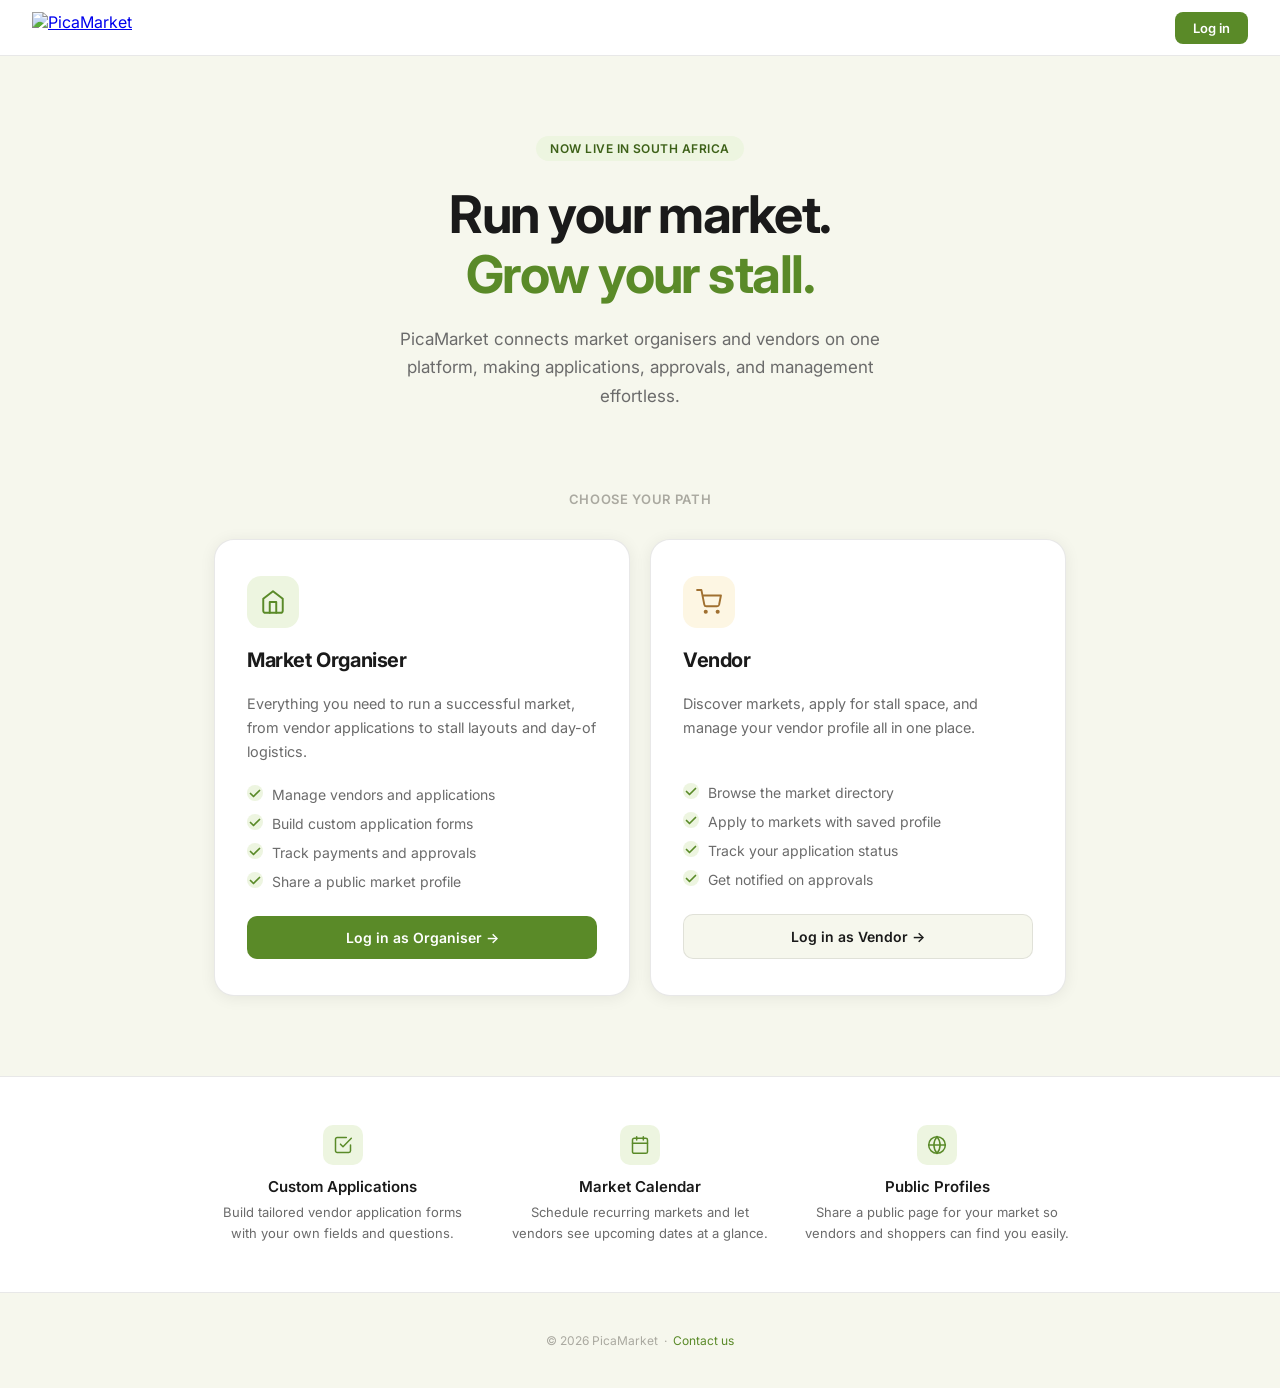
==== commit f42c81bd: "Remove emojis and em dashes from landing page" ====
--- a/index.html
+++ b/index.html
@@ -3,8 +3,8 @@
 <head>
 <meta charset="UTF-8">
 <meta name="viewport" content="width=device-width, initial-scale=1.0">
-<meta name="description" content="PicaMarket — The platform for market runners and vendors. Manage your market, apply to stalls, and grow your business.">
-<title>PicaMarket — Markets, Made Simple</title>
+<meta name="description" content="PicaMarket - The platform for market runners and vendors. Manage your market, apply to stalls, and grow your business.">
+<title>PicaMarket - Markets, Made Simple</title>
 <link rel="preconnect" href="https://fonts.googleapis.com">
 <link href="https://fonts.googleapis.com/css2?family=Inter:wght@400;500;600;700&display=swap" rel="stylesheet">
 <style>
@@ -67,7 +67,8 @@
 .features{background:var(--white);border-top:1px solid var(--border);border-bottom:1px solid var(--border);padding:3rem 1.5rem}
 .features-inner{max-width:860px;margin:0 auto;display:grid;grid-template-columns:repeat(3,1fr);gap:2rem;text-align:center}
 @media(max-width:560px){.features-inner{grid-template-columns:1fr;gap:1.5rem}}
-.feat-icon{font-size:1.75rem;margin-bottom:0.75rem}
+.feat-icon{width:40px;height:40px;border-radius:10px;background:var(--green-light);display:flex;align-items:center;justify-content:center;margin:0 auto 0.75rem}
+.feat-icon svg{width:20px;height:20px;stroke:var(--green);stroke-width:1.8;stroke-linecap:round;stroke-linejoin:round;fill:none}
 .feat-title{font-size:0.9375rem;font-weight:600;color:var(--text);margin-bottom:0.4rem}
 .feat-desc{font-size:0.8125rem;color:var(--text2);line-height:1.6}
 
@@ -89,7 +90,7 @@
 <section class="hero">
   <div class="hero-badge">Now live in South Africa</div>
   <h1>Run your market.<br><span>Grow your stall.</span></h1>
-  <p>PicaMarket connects market organisers and vendors on one platform — making applications, approvals, and management effortless.</p>
+  <p>PicaMarket connects market organisers and vendors on one platform, making applications, approvals, and management effortless.</p>
 </section>
 
 <section class="cards-section">
@@ -101,7 +102,7 @@
         <svg viewBox="0 0 24 24"><path d="M3 9l9-7 9 7v11a2 2 0 01-2 2H5a2 2 0 01-2-2z"/><polyline points="9 22 9 12 15 12 15 22"/></svg>
       </div>
       <h2>Market Organiser</h2>
-      <p>Everything you need to run a successful market — from vendor applications to stall layouts and day-of logistics.</p>
+      <p>Everything you need to run a successful market, from vendor applications to stall layouts and day-of logistics.</p>
       <ul>
         <li>Manage vendors and applications</li>
         <li>Build custom application forms</li>
@@ -116,7 +117,7 @@
         <svg viewBox="0 0 24 24"><circle cx="9" cy="21" r="1"/><circle cx="20" cy="21" r="1"/><path d="M1 1h4l2.68 13.39a2 2 0 002 1.61h9.72a2 2 0 001.95-1.57l1.65-8.43H6"/></svg>
       </div>
       <h2>Vendor</h2>
-      <p>Discover markets, apply for stall space, and manage your vendor profile — all in one place.</p>
+      <p>Discover markets, apply for stall space, and manage your vendor profile all in one place.</p>
       <ul>
         <li>Browse the market directory</li>
         <li>Apply to markets with saved profile</li>
@@ -132,17 +133,17 @@
 <section class="features">
   <div class="features-inner">
     <div>
-      <div class="feat-icon">📋</div>
+      <div class="feat-icon"><svg viewBox="0 0 24 24"><path d="M9 11l3 3L22 4"/><path d="M21 12v7a2 2 0 01-2 2H5a2 2 0 01-2-2V5a2 2 0 012-2h11"/></svg></div>
       <div class="feat-title">Custom Applications</div>
       <div class="feat-desc">Build tailored vendor application forms with your own fields and questions.</div>
     </div>
     <div>
-      <div class="feat-icon">🗓️</div>
+      <div class="feat-icon"><svg viewBox="0 0 24 24"><rect x="3" y="4" width="18" height="18" rx="2" ry="2"/><line x1="16" y1="2" x2="16" y2="6"/><line x1="8" y1="2" x2="8" y2="6"/><line x1="3" y1="10" x2="21" y2="10"/></svg></div>
       <div class="feat-title">Market Calendar</div>
       <div class="feat-desc">Schedule recurring markets and let vendors see upcoming dates at a glance.</div>
     </div>
     <div>
-      <div class="feat-icon">🌍</div>
+      <div class="feat-icon"><svg viewBox="0 0 24 24"><circle cx="12" cy="12" r="10"/><line x1="2" y1="12" x2="22" y2="12"/><path d="M12 2a15.3 15.3 0 010 20M12 2a15.3 15.3 0 000 20"/></svg></div>
       <div class="feat-title">Public Profiles</div>
       <div class="feat-desc">Share a public page for your market so vendors and shoppers can find you easily.</div>
     </div>
